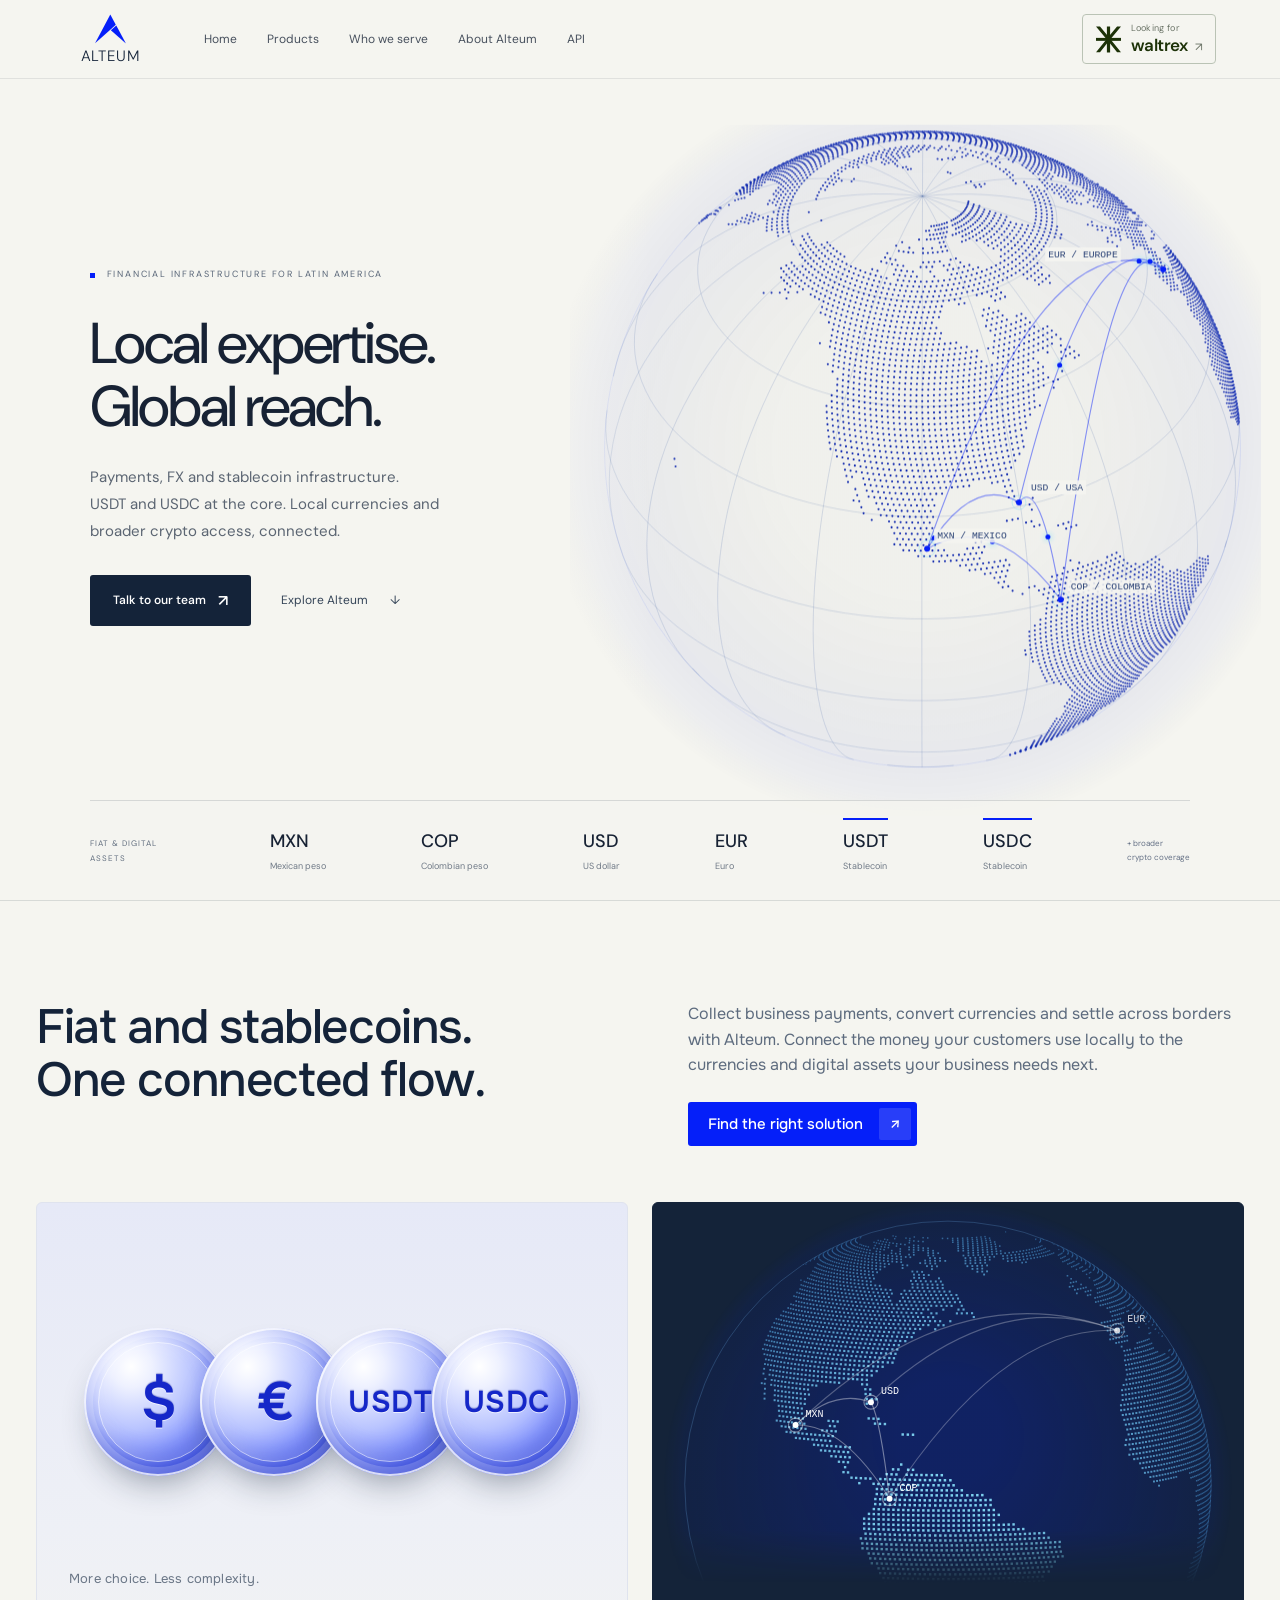
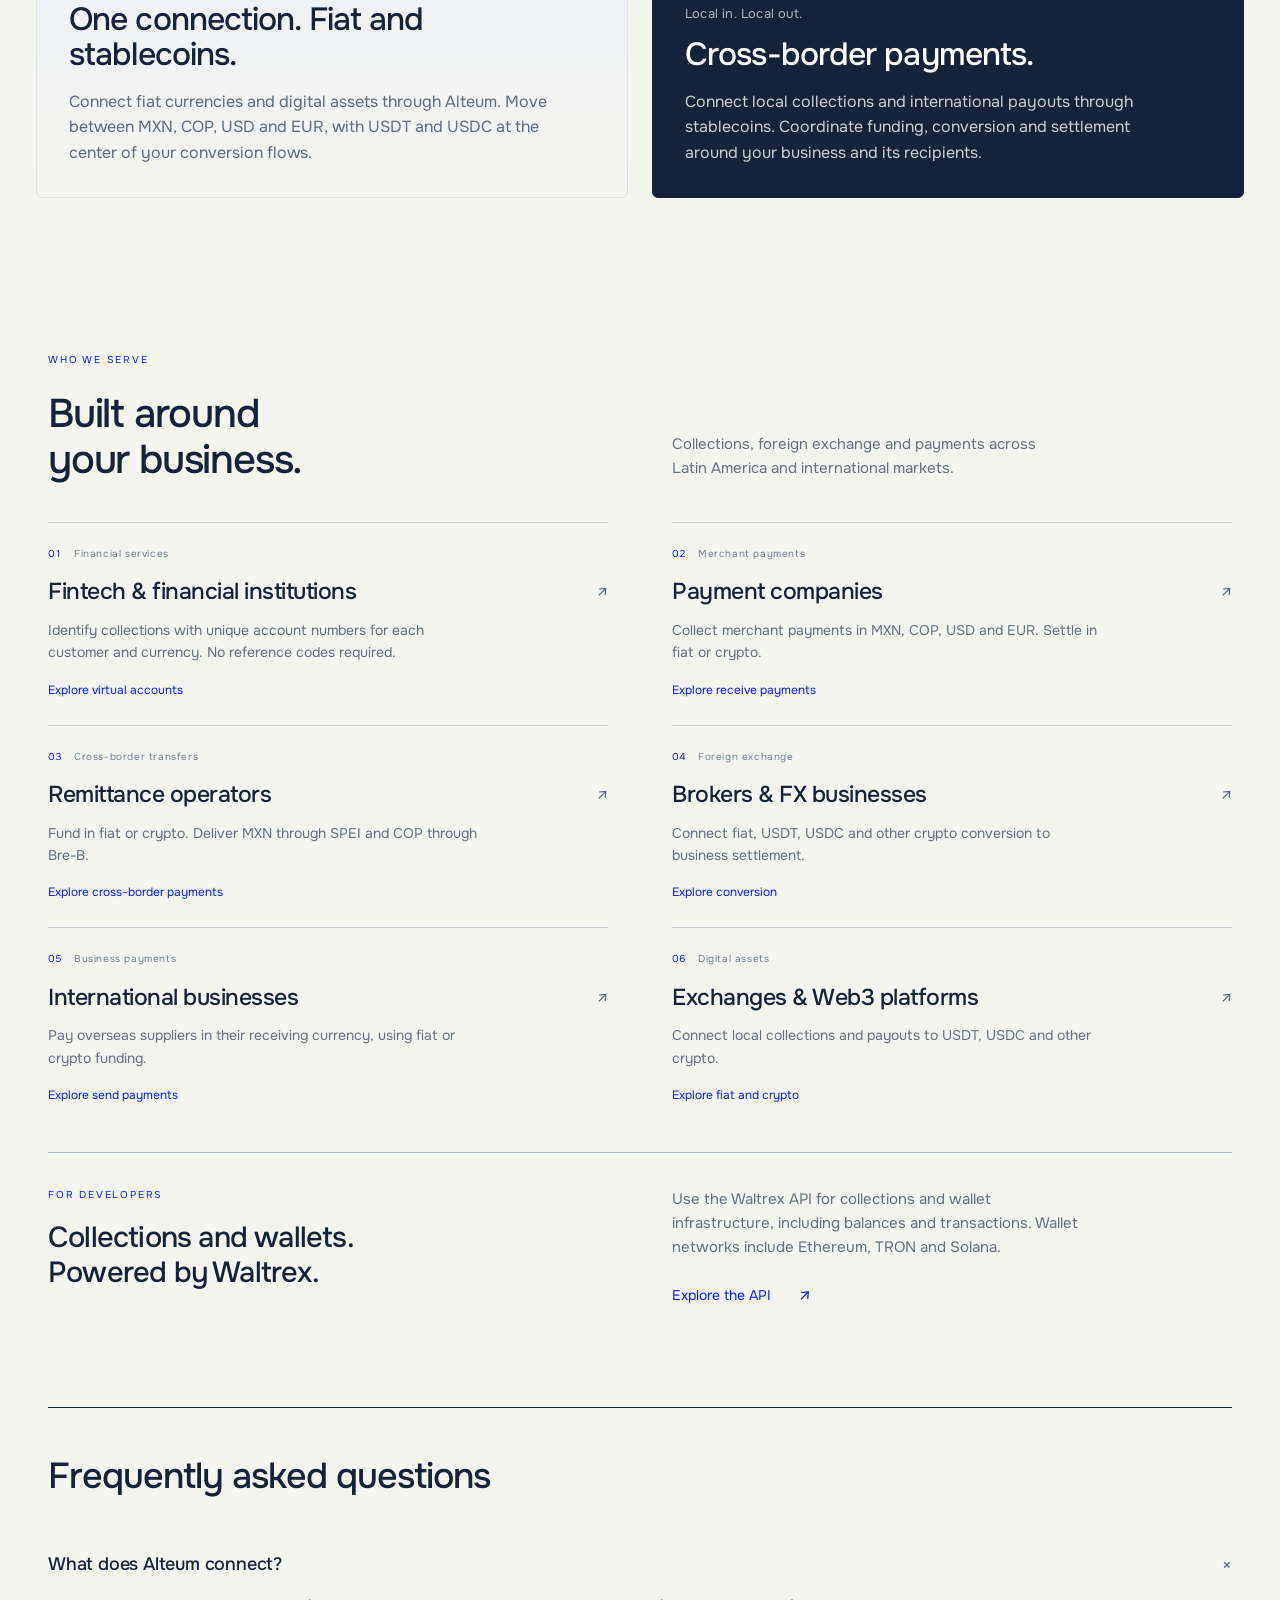
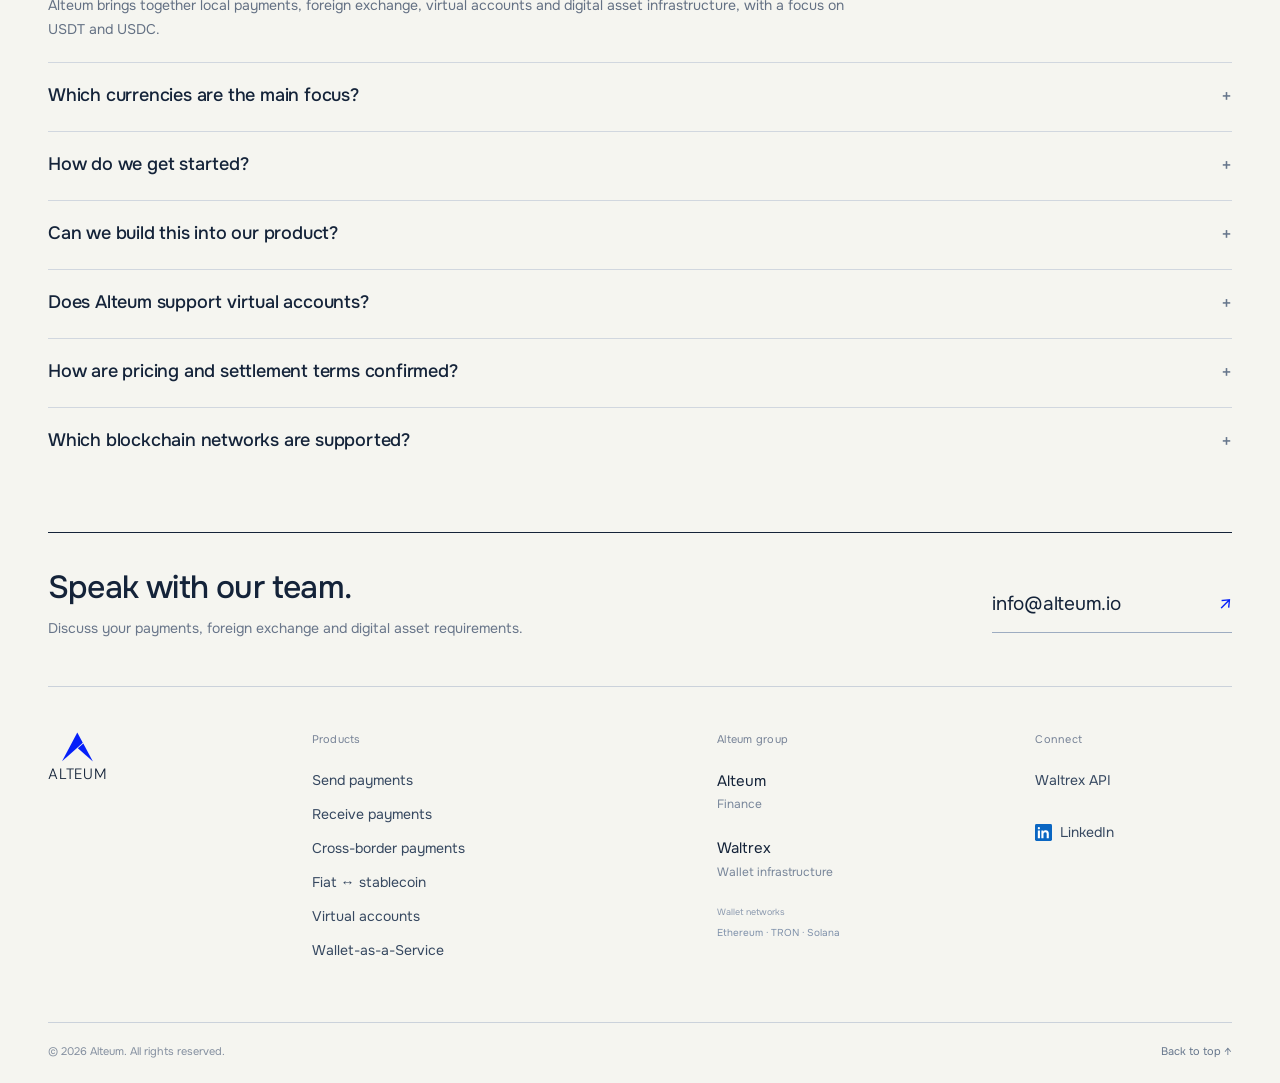
==== index.html @ 630a37e9 "Alteum website: initial import Static site (HTML/CSS/JS, no build step) with the approved pages, ori" ====
<!doctype html>
<html lang="en">
<head>
<meta charset="utf-8"><meta name="viewport" content="width=device-width,initial-scale=1">
<title>Alteum — Latin America, connected to the world</title>
<meta name="description" content="Payments, FX and digital assets connecting Latin America to the world, with a focus on MXN, COP, USD, EUR, USDT and USDC.">
<meta name="theme-color" content="#030305"><meta property="og:title" content="Alteum — Latin America, connected."><meta property="og:description" content="Payments, FX and digital assets connecting Latin America to the world, with a focus on MXN, COP, USD, EUR, USDT and USDC."><link rel="icon" href="favicon.svg" type="image/svg+xml">
<link rel="preconnect" href="https://fonts.googleapis.com"><link rel="preconnect" href="https://fonts.gstatic.com" crossorigin>
<link href="https://fonts.googleapis.com/css2?family=DM+Sans:wght@300;400;450;500;550;600;650;700&amp;display=swap" rel="stylesheet">
<link rel="stylesheet" href="styles.css?v=centered-globe"><script src="/market-network.js?v=europe-cop" defer></script><script src="app.js?v=mxn-three-destinations" defer></script>
<link rel="stylesheet" href="exact-sections.css?v=ivory-fixed"><script src="exact-sections.js?v=trimmed" defer></script><link rel="stylesheet" href="/brand.css?v=network-info"><link rel="stylesheet" href="/navigation.css?v=editorial-menu"><script src="/navigation.js?v=mega" defer></script><link rel="stylesheet" href="/home-alignment.css?v=color-motion"><link rel="stylesheet" href="/design-preview.css?v=audiences-tight-final"><link rel="stylesheet" href="/waltrex-header.css?v=approved"><link rel="stylesheet" href="/footer-refinement.css?v=approved"><link rel="stylesheet" href="/navigation-approved.css?v=uniform-type"><link rel="stylesheet" href="/faq-approved.css?v=1"><link rel="stylesheet" href="/home-globe-framing.css?v=contained"><link rel="stylesheet" href="/mobile-polish.css?v=1"><link rel="stylesheet" href="/waltrex-button.css?v=approved"><link rel="stylesheet" href="/capabilities.css"></head>
<body>
<a class="skip" href="#main">Skip to content</a>
<header><div class="nav wrap"><a href="#" class="brand" aria-label="Alteum home"><svg viewbox="315 180 166 156" aria-hidden="true"><polygon fill="#051ff9" points="396.9,261.9 315.3,333.8 397,180.5 426.3,235.7 396.9,261.9"></polygon><polygon fill="#051ff9" points="480.6,336 399.9,264.8 429,238.9"></polygon></svg><span>ALTEUM</span></a><nav aria-label="Main navigation"><a class="nav-home" href="/">Home</a><details class="home-products site-product-menu"><summary>Products</summary><div class="product-mega" aria-label="Alteum products"><a class="mega-product" href="/products/send-payments/"><span class="mega-icon"><svg viewbox="0 0 24 24" fill="none" stroke="currentColor" stroke-width="1.6" stroke-linecap="round" stroke-linejoin="round" aria-hidden="true"><rect x="5" y="8" width="14" height="12" rx="2"></rect><path d="M9 8V5h6v3M12 17v-5m-2 2 2-2 2 2"></path></svg></span><strong>Send payments</strong><p>Pay suppliers and partners in their receiving currency.</p></a><a class="mega-product" href="/products/cross-border-payments/"><span class="mega-icon"><svg viewbox="0 0 24 24" fill="none" stroke="currentColor" stroke-width="1.6" stroke-linecap="round" stroke-linejoin="round" aria-hidden="true"><circle cx="12" cy="12" r="8"></circle><ellipse cx="12" cy="12" rx="3.5" ry="8"></ellipse><path d="M4 12h16"></path></svg></span><strong>Cross-border payments</strong><p>Connect local funding to international payouts.</p></a><a class="mega-product" href="/products/virtual-account-issuance/"><span class="mega-icon"><svg viewbox="0 0 24 24" fill="none" stroke="currentColor" stroke-width="1.6" stroke-linecap="round" stroke-linejoin="round" aria-hidden="true"><rect x="5" y="5" width="14" height="15" rx="2"></rect><path d="M9 9h6M9 13h6M9 17h3"></path></svg></span><strong>Virtual accounts</strong><p>Dedicated payment details for business and customer collections.</p></a><a class="mega-product" href="/products/receive-payments/"><span class="mega-icon"><svg viewbox="0 0 24 24" fill="none" stroke="currentColor" stroke-width="1.6" stroke-linecap="round" stroke-linejoin="round" aria-hidden="true"><rect x="5" y="8" width="14" height="12" rx="2"></rect><path d="M9 8V5h6v3M12 12v5m-2-2 2 2 2-2"></path></svg></span><strong>Receive payments</strong><p>Collect local currency payments and connect them to settlement.</p></a><a class="mega-product" href="/products/fiat-stablecoin/"><span class="mega-icon"><svg viewbox="0 0 24 24" fill="none" stroke="currentColor" stroke-width="1.6" stroke-linecap="round" stroke-linejoin="round" aria-hidden="true"><path d="M4 8h15m-4-4 4 4-4 4M20 16H5m4 4-4-4 4-4"></path></svg></span><strong>Fiat ↔ Stablecoin</strong><p>Move between local currencies, USDT and USDC.</p></a><a target="_blank" rel="noopener noreferrer" class="mega-product mega-contact" href="https://home.waltrex.io/"><span class="mega-icon"><svg viewbox="0 0 24 24" fill="none" stroke="currentColor" stroke-width="1.6" stroke-linecap="round" stroke-linejoin="round" aria-hidden="true"><path d="M5 5h14v11h-7l-5 4v-4H5z"></path><path d="M9 9h6M9 12h4"></path></svg></span><strong>Wallet-as-a-Service</strong><p>Launch wallets inside your own app for your customers worldwide.</p></a></div></details><a href="/#audiences">Who we serve</a><a href="/about/">About Alteum</a><a href="https://waltrex.readme.io/reference/introduction" target="_blank" rel="noopener noreferrer">API</a></nav><a class="waltrex-header-link" href="https://home.waltrex.io/" target="_blank" rel="noopener noreferrer" aria-label="Looking for Waltrex? Visit Waltrex"><svg class="waltrex-header-symbol" viewbox="0 0 529 550" fill="none" xmlns="http://www.w3.org/2000/svg" aria-hidden="true"><path d="M85.0178 544.714H0.726644L223.808 268.552L0 0.0012207H84.6545L264.863 219.264L445.799 0.0012207H529L305.556 268.552L528.637 544.714H445.799L264.863 318.566L85.0178 544.714Z" fill="currentColor"></path><path d="M529 240.931H0V303.782H529V240.931Z" fill="currentColor"></path><path d="M298.543 549.951L298.543 0L230.454 0L230.454 549.951H298.543Z" fill="currentColor"></path></svg><span class="waltrex-header-copy"><small>Looking for</small><strong>waltrex <i>↗</i></strong></span></a><button class="menu-button" aria-label="Open navigation" aria-expanded="false">☰</button></div><div class="mobile-nav" hidden><a class="mobile-home" href="/">Home</a><div class="product-mega" aria-label="Alteum products"><a class="mega-product" href="/products/send-payments/"><span class="mega-icon"><svg viewbox="0 0 24 24" fill="none" stroke="currentColor" stroke-width="1.6" stroke-linecap="round" stroke-linejoin="round" aria-hidden="true"><rect x="5" y="8" width="14" height="12" rx="2"></rect><path d="M9 8V5h6v3M12 17v-5m-2 2 2-2 2 2"></path></svg></span><strong>Send payments</strong><p>Pay suppliers and partners in their receiving currency.</p></a><a class="mega-product" href="/products/cross-border-payments/"><span class="mega-icon"><svg viewbox="0 0 24 24" fill="none" stroke="currentColor" stroke-width="1.6" stroke-linecap="round" stroke-linejoin="round" aria-hidden="true"><circle cx="12" cy="12" r="8"></circle><ellipse cx="12" cy="12" rx="3.5" ry="8"></ellipse><path d="M4 12h16"></path></svg></span><strong>Cross-border payments</strong><p>Connect local funding to international payouts.</p></a><a class="mega-product" href="/products/virtual-account-issuance/"><span class="mega-icon"><svg viewbox="0 0 24 24" fill="none" stroke="currentColor" stroke-width="1.6" stroke-linecap="round" stroke-linejoin="round" aria-hidden="true"><rect x="5" y="5" width="14" height="15" rx="2"></rect><path d="M9 9h6M9 13h6M9 17h3"></path></svg></span><strong>Virtual accounts</strong><p>Dedicated payment details for business and customer collections.</p></a><a class="mega-product" href="/products/receive-payments/"><span class="mega-icon"><svg viewbox="0 0 24 24" fill="none" stroke="currentColor" stroke-width="1.6" stroke-linecap="round" stroke-linejoin="round" aria-hidden="true"><rect x="5" y="8" width="14" height="12" rx="2"></rect><path d="M9 8V5h6v3M12 12v5m-2-2 2 2 2-2"></path></svg></span><strong>Receive payments</strong><p>Collect local currency payments and connect them to settlement.</p></a><a class="mega-product" href="/products/fiat-stablecoin/"><span class="mega-icon"><svg viewbox="0 0 24 24" fill="none" stroke="currentColor" stroke-width="1.6" stroke-linecap="round" stroke-linejoin="round" aria-hidden="true"><path d="M4 8h15m-4-4 4 4-4 4M20 16H5m4 4-4-4 4-4"></path></svg></span><strong>Fiat ↔ Stablecoin</strong><p>Move between local currencies, USDT and USDC.</p></a><a target="_blank" rel="noopener noreferrer" class="mega-product mega-contact" href="https://home.waltrex.io/"><span class="mega-icon"><svg viewbox="0 0 24 24" fill="none" stroke="currentColor" stroke-width="1.6" stroke-linecap="round" stroke-linejoin="round" aria-hidden="true"><path d="M5 5h14v11h-7l-5 4v-4H5z"></path><path d="M9 9h6M9 12h4"></path></svg></span><strong>Wallet-as-a-Service</strong><p>Launch wallets inside your own app for your customers worldwide.</p></a></div><div class="mobile-extra"><a href="/#audiences">Who we serve</a><a href="/about/">About Alteum</a><a href="https://waltrex.readme.io/reference/introduction" target="_blank" rel="noopener noreferrer">API</a></div></div></header><div class="nav-scrim" aria-hidden="true"></div>
<main id="main">
<section class="hero wrap"><div class="globe-scene"><canvas id="globe" aria-label="Illustrative payment routes connecting MXN in Mexico with USD in the USA, COP in Colombia and EUR in Europe" role="img"></canvas></div><div class="hero-copy"><div class="eyebrow"><i></i> FINANCIAL INFRASTRUCTURE FOR LATIN AMERICA</div><h1>Local expertise.<br><span>Global reach.</span></h1><p>Payments, FX and stablecoin infrastructure.<br>USDT and USDC at the core. Local currencies and broader crypto access, connected.</p><div class="actions"><a href="mailto:info@alteum.io" class="button primary">Talk to our team <span>↗</span></a><a href="#capabilities" class="hero-explore">Explore Alteum <span>↓</span></a></div></div><div class="hero-market-rail" id="coverage"><span class="market-intro">FIAT &amp; DIGITAL ASSETS</span><div><span class="market-code">MXN</span><span class="market-name">Mexican peso</span></div><div><span class="market-code">COP</span><span class="market-name">Colombian peso</span></div><div><span class="market-code">USD</span><span class="market-name">US dollar</span></div><div><span class="market-code">EUR</span><span class="market-name">Euro</span></div><div class="stablecoin-market"><span class="market-code">USDT</span><span class="market-name">Stablecoin</span></div><div class="stablecoin-market"><span class="market-code">USDC</span><span class="market-name">Stablecoin</span></div><span class="market-more">+ broader<br>crypto coverage</span><a href="#capabilities" class="market-discover" aria-label="Discover Alteum’s currencies and stablecoins">↓</a></div></section>
<div class="blox-clone"><section class="ac-section" id="capabilities"><div class="ac-head"><h2>Fiat and stablecoins.<br>One connected flow.</h2><div class="ac-head-copy"><p>Collect business payments, convert currencies and settle across borders with Alteum. Connect the money your customers use locally to the currencies and digital assets your business needs next.</p><a class="ac-cta" href="#contact">Find the right solution <span aria-hidden="true">↗</span></a></div></div><div class="ac-grid"><article class="ac-card ac-card--coins"><div class="ac-visual"><div class="acc-stage" aria-hidden="true"><div class="acc-coin"><div class="acc-face"><b class="">$</b></div></div><div class="acc-coin"><div class="acc-face"><b class="">€</b></div></div><div class="acc-coin"><div class="acc-face"><b class="sm">USDT</b></div></div><div class="acc-coin"><div class="acc-face"><b class="sm">USDC</b></div></div></div></div><div class="ac-copy"><span class="ac-label">More choice. Less complexity.</span><h3>One connection. Fiat and stablecoins.</h3><p>Connect fiat currencies and digital assets through Alteum. Move between MXN, COP, USD and EUR, with USDT and USDC at the center of your conversion flows.</p></div></article><article class="ac-card ac-card--dark ac-card--globe"><div class="ac-visual"><canvas class="acg-canvas" role="img" aria-label="Dotted globe showing illustrative routes between Mexico, Colombia, the USA and Europe"></canvas></div><div class="ac-copy"><span class="ac-label">Local in. Local out.</span><h3>Cross-border payments.</h3><p>Connect local collections and international payouts through stablecoins. Coordinate funding, conversion and settlement around your business and its recipients.</p></div></article></div></section><section class="editorial-audiences" id="audiences"><div class="editorial-heading"><div><span class="editorial-eyebrow">WHO WE SERVE</span><h2>Built around<br>your business.</h2></div><p>Collections, foreign exchange and payments across Latin America and international markets.</p></div><div class="editorial-sector-grid"><a class="editorial-sector" href="/products/virtual-account-issuance/"><div class="sector-meta"><span>01</span><small>Financial services</small></div><div class="sector-title"><h3>Fintech &amp; financial institutions</h3><span aria-hidden="true">↗</span></div><p>Identify collections with unique account numbers for each customer and currency. No reference codes required.</p><span class="sector-product-link">Explore virtual accounts</span></a><a class="editorial-sector" href="/products/receive-payments/"><div class="sector-meta"><span>02</span><small>Merchant payments</small></div><div class="sector-title"><h3>Payment companies</h3><span aria-hidden="true">↗</span></div><p>Collect merchant payments in MXN, COP, USD and EUR. Settle in fiat or crypto.</p><span class="sector-product-link">Explore receive payments</span></a><a class="editorial-sector" href="/products/cross-border-payments/"><div class="sector-meta"><span>03</span><small>Cross-border transfers</small></div><div class="sector-title"><h3>Remittance operators</h3><span aria-hidden="true">↗</span></div><p>Fund in fiat or crypto. Deliver MXN through SPEI and COP through Bre-B.</p><span class="sector-product-link">Explore cross-border payments</span></a><a class="editorial-sector" href="/products/fiat-stablecoin/"><div class="sector-meta"><span>04</span><small>Foreign exchange</small></div><div class="sector-title"><h3>Brokers &amp; FX businesses</h3><span aria-hidden="true">↗</span></div><p>Connect fiat, USDT, USDC and other crypto conversion to business settlement.</p><span class="sector-product-link">Explore conversion</span></a><a class="editorial-sector" href="/products/send-payments/"><div class="sector-meta"><span>05</span><small>Business payments</small></div><div class="sector-title"><h3>International businesses</h3><span aria-hidden="true">↗</span></div><p>Pay overseas suppliers in their receiving currency, using fiat or crypto funding.</p><span class="sector-product-link">Explore send payments</span></a><a class="editorial-sector" href="/products/fiat-stablecoin/"><div class="sector-meta"><span>06</span><small>Digital assets</small></div><div class="sector-title"><h3>Exchanges &amp; Web3 platforms</h3><span aria-hidden="true">↗</span></div><p>Connect local collections and payouts to USDT, USDC and other crypto.</p><span class="sector-product-link">Explore fiat and crypto</span></a></div><div class="editorial-api" id="waltrex-api"><div><span class="editorial-eyebrow">FOR DEVELOPERS</span><h3>Collections and wallets.<br>Powered by Waltrex.</h3></div><div><p>Use the Waltrex API for collections and wallet infrastructure, including balances and transactions. Wallet networks include Ethereum, TRON and Solana.</p><a href="https://waltrex.readme.io/reference/introduction" target="_blank" rel="noopener noreferrer">Explore the API <span>↗</span></a></div></div></section><section class="exact-faq" id="questions"><h2>Frequently asked questions</h2><div><details open><summary>What does Alteum connect?<span>+</span></summary><p>Alteum brings together local payments, foreign exchange, virtual accounts and digital asset infrastructure, with a focus on USDT and USDC.</p></details><details><summary>Which currencies are the main focus?<span>+</span></summary><p>MXN, COP, USD and EUR, alongside USDT, USDC and broader crypto coverage.</p><p>EUR payments support SEPA and SWIFT.</p></details><details><summary>How do we get started?<span>+</span></summary><p>Contact info@alteum.io with your business, markets, currencies and payment requirements. Our team will work through the setup with you.</p></details><details><summary>Can we build this into our product?<span>+</span></summary><p>Discuss your integration requirements with our team, including the payments, account infrastructure and digital asset capabilities you want to connect.</p></details><details><summary>Does Alteum support virtual accounts?<span>+</span></summary><p>Yes. Talk to our team about virtual account issuance for your business or eligible customers, including account structure and collection requirements.</p></details><details><summary>How are pricing and settlement terms confirmed?<span>+</span></summary><p>The team confirms the applicable route, fees, conversion and settlement terms for your business and payment flow.</p></details><details><summary>Which blockchain networks are supported?<span>+</span></summary><p>Crypto and wallet infrastructure supports Ethereum, TRON and Solana. Supported tokens, deposit addresses and transfer instructions are confirmed for the selected network.</p></details></div></section><footer class="institutional-footer" id="contact"><div class="if-inner"><div class="if-contact"><div><h2>Speak with our team.</h2><p>Discuss your payments, foreign exchange and digital asset requirements.</p></div><a href="mailto:info@alteum.io">info@alteum.io <span>↗</span></a></div><div class="if-columns"><div class="if-brand"><a class="exact-brand" href="#"><svg viewbox="315 180 166 156" aria-hidden="true"><polygon fill="#051ff9" points="396.9,261.9 315.3,333.8 397,180.5 426.3,235.7 396.9,261.9"></polygon><polygon fill="#051ff9" points="480.6,336 399.9,264.8 429,238.9"></polygon></svg><span>ALTEUM</span></a></div><div class="if-products"><h3>Products</h3><a href="/products/send-payments/">Send payments</a><a href="/products/receive-payments/">Receive payments</a><a href="/products/cross-border-payments/">Cross-border payments</a><a href="/products/fiat-stablecoin/">Fiat ↔ stablecoin</a><a href="/products/virtual-account-issuance/">Virtual accounts</a><a href="https://home.waltrex.io/" target="_blank" rel="noopener noreferrer">Wallet-as-a-Service</a></div><div class="if-group" id="companies"><h3>Alteum group</h3><a href="/"><span>Alteum</span><small>Finance</small></a><a id="waltrex" href="mailto:info@alteum.io"><span>Waltrex</span><small>Wallet infrastructure</small></a><p class="if-networks"><small>Wallet networks</small><span>Ethereum · TRON · Solana</span></p></div><div class="if-connect"><h3>Connect</h3><a href="https://waltrex.readme.io/reference/introduction" target="_blank" rel="noopener noreferrer">Waltrex API</a><a class="footer-linkedin" href="https://www.linkedin.com/company/alteumholding/home/" target="_blank" rel="noopener noreferrer" aria-label="Alteum on LinkedIn"><svg xmlns="http://www.w3.org/2000/svg" viewbox="0 0 24 24" aria-hidden="true"><rect width="24" height="24" rx="2" fill="#0a66c2"></rect><circle cx="5.5" cy="6" r="1.6" fill="#fff"></circle><path fill="#fff" d="M4 9h3v11H4zM9 9h2.9v1.5c.6-1.1 1.7-1.8 3.3-1.8 3.1 0 4.3 1.9 4.3 5.1V20h-3v-5.6c0-1.7-.3-2.9-1.9-2.9-1.8 0-2.6 1.1-2.6 3.3V20H9z"></path></svg><span>LinkedIn</span></a></div></div><div class="if-bottom"><span>© 2026 Alteum. All rights reserved.</span><a href="#">Back to top ↑</a></div></div></footer></div></main>

<script src="/capabilities-globe.js" defer></script></body></html>
---- styles.css ----
:root{--bg:#070912;--surface:#0d111d;--border:#222938;--white:#f7f8fc;--muted:#a2a8b8;--blue:#051ff9;--cyan:#00e4ec}*{box-sizing:border-box}html{scroll-behavior:smooth;scroll-padding-top:100px}body{margin:0;background:var(--bg);color:var(--white);font-family:'DM Sans',sans-serif;-webkit-font-smoothing:antialiased}a{color:inherit;text-decoration:none}button{font:inherit}button,a{-webkit-tap-highlight-color:transparent}a:focus-visible,button:focus-visible,summary:focus-visible{outline:2px solid var(--cyan);outline-offset:6px}::selection{background:#303dff;color:white}.wrap{width:min(1280px,90%);margin:auto}.skip{position:absolute;top:-80px;background:var(--blue);padding:15px;z-index:100}.skip:focus{top:10px}header{position:sticky;top:0;z-index:20;background:#070912ed;border-bottom:1px solid #ffffff0c;backdrop-filter:blur(18px)}.nav{height:86px;display:flex;align-items:center;gap:52px}.brand{display:inline-flex;align-items:center;font-size:34px;letter-spacing:-1.8px;font-weight:650;gap:10px}.brand svg{width:28px;height:31px;color:var(--blue)}nav{display:flex;gap:30px;align-items:center;flex:1}nav a{font-size:14px;color:#c4c7d1}nav a:hover{color:var(--cyan)}nav span{margin-left:5px;font-size:12px}.button{display:inline-flex;align-items:center;justify-content:center;gap:22px;border-radius:99px;padding:15px 24px;font-size:14px;font-weight:550;white-space:nowrap;border:1px solid transparent;transition:background .2s,transform .2s,border-color .2s;min-height:49px}.button:hover{transform:translateY(-2px)}.button span{font-size:18px}.primary{background:var(--blue);color:white;box-shadow:0 4px 32px #303dff14}.primary:hover{background:#4350ff}.outline{border-color:#464b59}.outline:hover{background:#ffffff08;border-color:#8690ac}.nav-cta{padding:11px 21px;min-height:44px}.menu-button{display:none;background:none;border:0;color:white;font-size:24px}.mobile-nav{padding:10px 5% 24px}.mobile-nav a{display:block;padding:12px 0;color:#d5d9e3}.hero{display:grid;grid-template-columns:1.2fr 1fr;min-height:720px;align-items:center;position:relative;padding-top:60px;padding-bottom:70px}.eyebrow{color:var(--cyan);font-size:10px;font-weight:600;letter-spacing:2px;display:flex;align-items:center;gap:9px;margin-bottom:24px}.eyebrow i,.live-dot{height:5px;width:5px;background:var(--cyan);border-radius:50%;box-shadow:0 0 12px #64dcf066}.hero h1{font-size:clamp(40px,4.2vw,66px);line-height:1.07;font-weight:550;letter-spacing:-2.9px;margin:0 0 28px}.hero h1>span{font-weight:300;color:#e5e8f1}.hero-copy>p{font-size:16px;line-height:1.8;color:#b8bdcb;margin:0 0 32px}.actions{display:flex;gap:12px;flex-wrap:wrap}.group-lockup{margin-top:46px}.group-lockup small{font-size:11px;color:#7e879c}.group-lockup>div{display:flex;align-items:center;gap:42px;margin-top:17px}.group-lockup a{font-size:24px;font-weight:650;letter-spacing:-.8px;color:#c4c9d5}.w-mark{color:var(--cyan);font-size:31px;vertical-align:middle;font-weight:500}.x-mark{color:#7a88ff;font-size:23px;margin-right:5px}.blue{color:#7481ff}.globe-scene{position:relative;min-width:0;width:115%;margin-left:-4%;aspect-ratio:1/1;display:flex;align-items:center}#globe{width:100%;height:100%;display:block}.globe-caption{position:absolute;bottom:7%;width:100%;text-align:center;display:flex;justify-content:center;align-items:center;gap:9px;color:#7b88a4;font-size:8px;letter-spacing:1.6px}.pillar-bar{border-top:1px solid var(--border);border-bottom:1px solid var(--border);background:#0b0e18}.pillars{display:grid;grid-template-columns:repeat(4,1fr);padding:31px 0}.pillars>div{border-right:1px solid var(--border);padding:0 30px;position:relative}.pillars>div:first-child{padding-left:0}.pillars>div:last-child{border:0}.pillars span{font-size:9px;color:#63718d;display:block;margin-bottom:9px}.pillars strong{font-weight:500;font-size:17px;display:block}.pillars small{color:#768198;font-size:11px;display:block;margin-top:6px}.section{padding-top:110px;padding-bottom:110px}.section-top{display:flex;align-items:flex-end;justify-content:space-between;gap:40px;margin-bottom:46px}.section h2,.contact h2{font-size:clamp(34px,3.5vw,49px);line-height:1.13;letter-spacing:-1.8px;font-weight:500;margin:0}.section h2 span{color:#8e98af}.section-top p{color:var(--muted);font-size:14px;line-height:1.8;margin-bottom:0}.company-grid{display:grid;grid-template-columns:1fr 1fr;gap:22px}.company-card{border:1px solid var(--border);background:linear-gradient(145deg,#111827,#090d17);border-radius:16px;padding:32px;overflow:hidden;scroll-margin-top:110px}.card-top{display:flex;align-items:center;justify-content:space-between;gap:16px}.company-wordmark{font-size:28px;font-weight:650;letter-spacing:-1px}.tag{font-size:8px;letter-spacing:1px;border:1px solid #34405b;color:#99aacb;border-radius:5px;padding:6px 8px;white-space:nowrap}.company-card h3{font-size:25px;line-height:1.25;letter-spacing:-.7px;font-weight:500;margin:10px 0 18px}.company-card p{font-size:14px;line-height:1.8;color:var(--muted);max-width:420px;min-height:76px}.text-link{display:flex;align-items:center;justify-content:space-between;gap:20px;font-size:13px;font-weight:550;border-top:1px solid var(--border);padding-top:23px;margin-top:26px}.text-link:hover{color:var(--cyan)}.text-link span{font-size:19px}.network-art,.currency-art{height:215px;position:relative;margin:16px -10px;background:radial-gradient(ellipse,#303dff12,transparent 67%)}.network-node{position:absolute;left:43%;top:60px;width:70px;height:70px;border:1px solid #505fff;border-radius:18px;display:grid;place-items:center;background:#162040;box-shadow:0 0 50px #303dff24;color:#a4bdff;font-size:20px;transform:rotate(-10deg)}.satellite{position:absolute;border:1px solid #32415c;background:#111c2c;border-radius:12px;width:46px;height:46px;display:grid;place-items:center;color:var(--cyan);font-size:23px;z-index:2}.s1{left:10%;top:40px}.s2{right:9%;top:42px}.s3{right:24%;top:137px}.network-line{position:absolute;height:1px;background:linear-gradient(90deg,#64dcf000,#647aff);transform-origin:left;left:18%;top:67px;width:30%;transform:rotate(12deg)}.l2{left:55%;top:95px;transform:rotate(-18deg)}.l3{left:53%;top:100px;transform:rotate(38deg);width:25%}.art-label{position:absolute;bottom:0;left:0;width:100%;text-align:center;color:#586881;font-size:8px;letter-spacing:2px}.currency{position:absolute;top:68px;left:40%;width:76px;height:82px;background:linear-gradient(145deg,#202d50,#111a2b);border:1px solid #5263a1;border-radius:15px;display:flex;flex-direction:column;justify-content:center;align-items:center;color:var(--cyan);font-size:29px;box-shadow:0 12px 30px #0005;transform:rotate(-5deg);z-index:3}.currency small{color:#8c9fc3;font-size:8px;letter-spacing:1px;margin-top:5px}.c1{left:8%;top:82px;transform:rotate(-16deg);z-index:1}.c2{left:25%;top:54px;transform:rotate(-9deg);z-index:2}.c4{left:56%;top:53px;transform:rotate(8deg);z-index:2}.c5{left:73%;top:81px;transform:rotate(16deg);z-index:1}.capabilities{background:#0b0e18;border-block:1px solid var(--border)}.cap-grid{display:grid;grid-template-columns:repeat(4,1fr);gap:0;border:1px solid var(--border);border-radius:13px;overflow:hidden}.cap-grid article{padding:29px 24px;border-right:1px solid var(--border)}.cap-grid article:last-child{border-right:0}.cap-icon{display:grid;place-items:center;border:1px solid #34447c;background:#192242;border-radius:10px;color:#7f97ff;font-size:25px;width:45px;height:45px;margin-bottom:36px}.cap-grid h3{font-size:18px;letter-spacing:-.5px;font-weight:500}.cap-grid p{font-size:12px;line-height:1.9;color:#929cb1;min-height:94px}.cap-bottom{display:flex;justify-content:space-between;color:#667690;font-size:8px;letter-spacing:1px;margin-top:29px;align-items:center}.cap-bottom>span{font-size:17px;color:#7a89a7}.audiences{display:grid;grid-template-columns:1fr 1fr;border:1px solid var(--border);border-radius:12px;overflow:hidden}.audience{border:0;border-bottom:1px solid var(--border);border-right:1px solid var(--border);padding:25px;background:transparent;color:#a4aec1;text-align:left;display:flex;align-items:center;gap:18px;font-size:15px;cursor:pointer}.audience:nth-child(2n){border-right:0}.audience:nth-child(n+3){border-bottom:0}.audience>span{color:#697b99;font-size:10px}.audience b{margin-left:auto;font-size:18px;font-weight:400}.audience.active{background:#17203b;color:white;box-shadow:inset 3px 0 var(--blue)}.audience:hover{background:#111a2d}.audience-detail{display:grid;grid-template-columns:1fr 1fr;gap:60px;padding:40px 26px 0}.audience-detail h3{font-size:28px;font-weight:450;letter-spacing:-.8px;line-height:1.25;margin:22px 0 0}.audience-detail p{color:var(--muted);font-size:15px;line-height:1.8;margin-top:20px}.approach{background:linear-gradient(130deg,#10182b,#0a0d17);border-block:1px solid var(--border)}.approach-grid{display:grid;grid-template-columns:1fr 1.3fr;gap:110px;margin-top:40px}.approach-intro{font-size:18px;line-height:1.8;color:#9ea9bf;max-width:320px}.approach-list article{display:flex;gap:24px;padding:26px 0;border-bottom:1px solid #2c3548}.approach-list article:first-child{padding-top:0}.approach-list article>span{font-size:10px;color:#647dff;margin-top:8px}.approach-list h3{font-size:22px;font-weight:450;margin:0 0 9px}.approach-list p{font-size:13px;line-height:1.8;color:#929eb5;margin:0;max-width:360px}.approach-list b{margin-left:auto;font-size:20px;color:#65799b;font-weight:400}.about{display:grid;grid-template-columns:1fr 1fr;gap:80px;border-bottom:1px solid var(--border)}.about p{font-size:16px;line-height:1.9;color:#a4aec2;margin:0 0 23px}.faq{display:grid;grid-template-columns:1fr 1.2fr;gap:90px}.faq details{border-bottom:1px solid var(--border);padding:23px 0}.faq details:first-child{padding-top:0}.faq summary{cursor:pointer;list-style:none;display:flex;justify-content:space-between;gap:15px;font-size:16px}.faq summary::-webkit-details-marker{display:none}.faq summary span{font-size:22px;line-height:20px;color:#7d8ba9}.faq details[open] summary span{transform:rotate(45deg);color:var(--cyan)}.faq details p{font-size:14px;line-height:1.9;color:var(--muted);padding-right:34px}.contact{position:relative;isolation:isolate;padding:66px;border:1px solid #33437c;border-radius:20px;background:radial-gradient(ellipse at 95% 90%,#233c8555,transparent 60%),#10182c;overflow:hidden;margin-bottom:100px}.contact h2{font-size:60px}.contact h2 span{color:#8d9eff}.contact p{color:#a9b6ce;font-size:15px;line-height:1.9;margin:25px 0 30px}.contact-orbits{position:absolute;z-index:-1;width:650px;height:650px;right:-160px;top:-90px;border-radius:50%;border:1px solid #7187f33b;box-shadow:0 0 0 55px #7187f309,0 0 0 56px #7187f320,0 0 0 110px #7187f306,0 0 0 111px #7187f320,0 0 0 165px #7187f305,0 0 0 166px #7187f315}.footer-main{display:grid;grid-template-columns:2fr 1fr 1.3fr 1fr;gap:35px;padding-bottom:60px}.footer-main p{color:#7f8ba2;font-size:13px;line-height:1.8}.footer-main h4{font-size:12px;font-weight:500;color:#b5c0d6;margin:10px 0 22px}.footer-main>div>a:not(.brand){display:block;font-size:12px;color:#7f8ba2;margin-bottom:15px}.footer-main a:hover{color:var(--cyan)}.footer-bottom{border-top:1px solid var(--border);padding:24px 0 30px;display:flex;justify-content:space-between;color:#59667e;font-size:10px}
@media(min-width:1500px){.hero{min-height:790px}}@media(max-width:1050px){.nav{gap:30px}nav{gap:20px}nav a{font-size:12px}.hero{min-height:650px}.hero h1{letter-spacing:-2px}.hero-copy>p{font-size:14px}.globe-scene{width:110%}.pillars>div{padding:0 17px}.pillars strong{font-size:14px}.cap-grid article{padding:23px 18px}.cap-grid h3{font-size:16px}.card-top{align-items:flex-start;flex-direction:column;gap:12px}.section{padding-block:85px}.approach-grid{gap:60px}.section-top p{font-size:13px}}
@media(max-width:760px){.wrap{width:89%}.nav{height:74px;justify-content:space-between}.brand{font-size:30px}.brand svg{width:24px}nav,.nav-cta{display:none}.menu-button{display:block}.hero{display:flex;flex-direction:column;padding-top:48px;padding-bottom:0;min-height:0;align-items:stretch;overflow:hidden}.hero .eyebrow{font-size:8px;letter-spacing:1.6px;margin-bottom:21px}.hero h1{font-size:clamp(38px,7.5vw,56px);letter-spacing:-1.8px;line-height:1.1}.hero-copy>p{font-size:14px;line-height:1.9;max-width:460px}.desktop{display:none}.button{padding:13px 19px;font-size:12px;gap:14px;min-height:46px}.group-lockup{margin-top:32px}.group-lockup>div{gap:33px}.group-lockup a{font-size:22px}.globe-scene{width:100%;max-width:520px;margin:-8px auto 0;aspect-ratio:1.18/1}.globe-caption{bottom:8%;font-size:7px}.pillars{grid-template-columns:1fr 1fr;gap:25px 0;padding:25px 0}.pillars>div{padding-left:20px}.pillars>div:nth-child(odd){padding-left:0}.pillars>div:nth-child(even){border:0}.pillars strong{font-size:14px}.pillars small{font-size:10px}.section{padding-block:65px}.section h2{font-size:35px;letter-spacing:-1.4px}.section-top{display:block;margin-bottom:30px}.section-top p{margin-top:22px;max-width:390px}.section-top .button{margin-top:25px}.company-grid{grid-template-columns:1fr;gap:18px}.company-card{padding:25px}.card-top{flex-direction:row;align-items:center}.tag{font-size:7px;padding:6px}.company-wordmark{font-size:25px}.network-art,.currency-art{height:200px}.company-card h3{font-size:24px}.company-card p{min-height:0}.cap-grid{grid-template-columns:1fr 1fr}.cap-grid article{padding:24px 18px;border-bottom:1px solid var(--border)}.cap-grid article:nth-child(2n){border-right:0}.cap-grid article:nth-child(n+3){border-bottom:0}.cap-icon{margin-bottom:24px}.cap-grid p{min-height:105px}.cap-grid h3{font-size:17px}.cap-bottom{font-size:6px;letter-spacing:.7px}.audiences{grid-template-columns:1fr}.audience{border-right:0;font-size:13px;padding:22px 18px}.audience:nth-child(3){border-bottom:1px solid var(--border)}.audience-detail{grid-template-columns:1fr;gap:10px;padding:30px 0 0}.audience-detail h3{font-size:26px}.audience-detail p{font-size:14px}.approach-grid,.about,.faq{grid-template-columns:1fr;gap:30px}.approach-grid{margin-top:20px}.approach-intro{font-size:16px;max-width:100%}.approach-list{margin-top:10px}.about p{font-size:14px}.faq summary{font-size:14px}.contact{padding:37px 26px;margin-bottom:65px;border-radius:13px}.contact h2{font-size:42px}.contact .eyebrow{font-size:7px;letter-spacing:1.4px}.contact p{font-size:13px}.contact-orbits{right:-500px;opacity:.5}.footer-main{grid-template-columns:1fr 1fr;gap:24px;padding-bottom:30px}.footer-main>div:first-child{grid-column:1/-1}.footer-main h4{margin-bottom:18px}.footer-bottom{gap:18px;flex-wrap:wrap;line-height:1.8}.footer-bottom>span:nth-child(2){display:none}}
@media(prefers-reduced-motion:reduce){html{scroll-behavior:auto}*{transition:none!important}}
/* Reference-aligned LATAM direction */
:root{--bg:#030305;--surface:#0c0e15;--border:#ffffff19;--muted:#aaaab5;--blue:#051ff9;--cyan:#00e4ec}
.wrap{width:min(1280px,90%)}header{background:#030305ed;border-bottom:0}.nav{height:68px;gap:42px}.brand{font-size:31px}.nav-cta{min-height:44px}nav a{color:#b8b7c0}.hero{min-height:calc(100svh - 68px);grid-template-columns:minmax(0,7fr) minmax(0,5fr);gap:20px;padding-top:70px;padding-bottom:85px;overflow:visible}.hero-copy{z-index:2}.hero .eyebrow{display:none}.hero h1{font-size:clamp(38px,4.2vw,59px);line-height:1.06;letter-spacing:-2px;font-weight:550;margin-bottom:35px}.hero h1 strong{font-weight:550}.hero h1>span{font-weight:300;color:white}.hero-copy>p{font-size:18px;line-height:1.6;color:#c0bfc8;margin-bottom:34px}.globe-scene{width:128%;margin-left:-5%;aspect-ratio:1/1;filter:saturate(.85)}.globe-caption{display:none}.group-lockup{margin-top:48px}.group-lockup small{font-size:12px}.group-lockup>div{margin-top:19px;gap:45px}.group-lockup a{font-size:28px;color:#999ba6}.w-mark{color:#a6a9b4}.button{font-size:14px;gap:12px;padding:13px 22px}.button span{font-size:16px}.primary{box-shadow:none}.pillar-bar{background:#030305;border-top:0}.pillars{padding:35px 0}.pillars strong{font-size:18px}.pillars small{font-size:12px}.pillars>div{border-right:0}.section{padding-block:90px}.section h2{font-size:42px;line-height:1.08;letter-spacing:-1.3px}.section h2 span{font-weight:300;color:#f0eff6}.section .eyebrow{font-size:9px;color:#7e8fe0}.section-top{margin-bottom:38px}.capabilities,.approach{background:#080a10}.company-card{background:#0b0e17;border-radius:10px}.company-grid{gap:20px}.cap-grid{border-radius:10px}.cap-grid article{background:#0c0f18}.cap-grid h3{font-weight:550}.cap-icon{background:#0e1735;border-color:#293d76}.audiences{border:0;gap:32px}.audience{border-right:0;border-top:1px solid #ffffff25;border-bottom:0!important;padding:23px 0;background:none}.audience.active{box-shadow:none;background:none;color:white}.audience:hover{background:none;color:var(--cyan)}.audience-detail{margin-top:10px;padding:30px;border-radius:10px;background:#0b0e17}.audience-detail h3{font-size:26px}.latam-section{padding-bottom:80px}.region-visual{background:radial-gradient(ellipse at center,#10236580,#080a10 70%);border:1px solid #222a3b;border-radius:12px;padding:48px 55px 40px}.region-label{font-size:11px;letter-spacing:3px;color:#8c9dc4;text-align:center}.region-axis{display:flex;align-items:center;gap:23px;margin:38px 0;color:#b7bfce;font-size:12px;letter-spacing:1px}.region-axis i{flex:1;height:1px;background:linear-gradient(90deg,#2b42ff,#00e4ec)}.brand-symbol{display:grid;place-items:center;width:65px;height:65px;font-size:28px;color:#a4b5ff;border:1px solid #3d5398;border-radius:16px;background:#121e42;box-shadow:0 0 45px #1232ff33}.region-chips{display:flex;justify-content:center;gap:15px;flex-wrap:wrap}.region-chips span{border:1px solid #2a3448;border-radius:5px;padding:8px 13px;color:#8d9cb7;font-size:11px}.coverage-note{font-size:11px;line-height:1.7;color:#6f7d96;margin-top:18px;max-width:700px}.about,.faq{gap:80px}.contact{background:#0b1230;border-radius:12px;border-color:#233875}.contact h2{font-size:56px;font-weight:500}.contact h2 span{font-weight:300;color:white}.contact-orbits{opacity:.35}.footer-main .brand{color:#f5f5f8}
@media(min-width:1280px){.hero h1{white-space:nowrap}.hero{grid-template-columns:minmax(0,2fr) minmax(0,1fr)}.globe-scene{width:153%;margin-left:-32%}}
@media(max-width:1050px){.hero-copy>p{font-size:16px}.hero h1{font-size:42px}.nav{gap:27px}.globe-scene{width:120%}.section h2{font-size:37px}}
@media(max-width:760px){.nav{height:68px}.hero{padding-top:45px;padding-bottom:0;gap:0;overflow:hidden;min-height:0}.hero h1{font-size:clamp(34px,7vw,49px);letter-spacing:-1.1px;line-height:1.12;margin-bottom:26px}.hero h1 br{display:none}.hero h1 strong{display:inline}.hero-copy>p{font-size:16px;line-height:1.65;margin-bottom:28px}.button{font-size:12px;padding:13px 18px;gap:9px}.group-lockup{margin-top:35px}.group-lockup small{font-size:11px}.group-lockup a{font-size:25px}.group-lockup>div{margin-top:16px}.globe-scene{width:110%;max-width:530px;aspect-ratio:1.1/1;margin:-6px -5% -10px}.pillars{padding-block:25px}.pillars strong{font-size:16px}.pillars small{font-size:11px}.section{padding-block:60px}.section h2{font-size:34px}.section .eyebrow{font-size:8px;letter-spacing:1.6px}.audiences{gap:0}.audience{padding:20px 0;font-size:14px}.audience-detail{padding:24px 20px;margin-top:15px}.audience-detail h3{font-size:25px}.section-top{margin-bottom:27px}.region-visual{padding:30px 15px}.region-axis{gap:10px;font-size:8px;letter-spacing:0}.brand-symbol{width:48px;height:48px;font-size:24px}.region-chips{gap:8px}.region-chips span{font-size:9px;padding:6px 9px}.about,.faq{gap:28px}.contact h2{font-size:39px}.contact{padding:35px 26px}.company-card{padding:24px}.company-wordmark{font-size:23px}.cap-grid p{min-height:100px}}
.flow-section{background:#07090f;border-block:1px solid var(--border)}.flow-layout{display:grid;grid-template-columns:1fr 1.3fr;gap:65px;align-items:center}.flow-options{display:flex;flex-direction:column}.flow-options button{display:flex;align-items:flex-start;gap:18px;text-align:left;border:0;border-top:1px solid #ffffff1f;background:none;color:#797d8c;padding:27px 0;cursor:pointer}.flow-num{font-size:11px;line-height:30px;color:#677089}.flow-options h3{font-size:23px;font-weight:500;letter-spacing:-.6px;margin:0 0 9px}.flow-options p{font-size:13px;line-height:1.6;margin:0;color:#828797}.flow-arrow{font-size:21px;margin-left:auto;opacity:0;transition:opacity .2s}.flow-options [aria-selected=true]{color:#fff}.flow-options [aria-selected=true] .flow-num,.flow-options [aria-selected=true] .flow-arrow{color:#7087ff;opacity:1}.flow-options [aria-selected=true] p{color:#b3b7c5}.flow-panel{border:1px solid #263047;border-radius:12px;background:radial-gradient(ellipse at 50% 30%,#14255580,transparent 65%),#090d17;padding:25px 28px;min-height:340px}.diagram-top{display:flex;align-items:center;gap:7px;font-size:8px;letter-spacing:1.1px;color:#7d90b7}.diagram-status{height:4px;width:4px;background:var(--cyan);border-radius:50%}.diagram-model{margin-left:auto;color:#4f5e78;font-size:7px;letter-spacing:.6px}.diagram-network{display:flex;align-items:center;justify-content:space-between;height:190px;gap:8px}.diagram-end{display:flex;flex-direction:column;align-items:center;flex-shrink:0;width:90px}.diagram-glyph{display:grid;place-items:center;width:43px;height:43px;border:1px solid #35415a;border-radius:12px;color:#7b93d4;font-size:21px;background:#0c1220;margin-bottom:14px}.diagram-end b{font-size:11px;color:#d2d8e7;font-weight:450}.diagram-end small{font-size:9px;margin-top:7px;color:#63718d}.diagram-hub{display:grid;place-items:center;width:70px;height:70px;flex-shrink:0;border-radius:18px;background:linear-gradient(145deg,#1a2a59,#101c37);border:1px solid #4c66af;box-shadow:0 0 60px #153aff20}.diagram-hub svg{width:38px;height:40px}.diagram-path{position:relative;flex:1;height:1px;background:linear-gradient(90deg,#253451,#527bfc,#253451);margin-bottom:40px}.diagram-path span{position:absolute;width:4px;height:4px;border-radius:50%;top:-1.5px;background:var(--cyan);box-shadow:0 0 9px #00e4ec;animation:signal 3.5s linear infinite}.diagram-path:last-of-type span{animation-delay:-1.75s}.diagram-caption{border-top:1px solid #263047;padding-top:21px;display:flex;align-items:start;gap:20px}.diagram-caption>div{flex:1}.diagram-caption span{font-size:7px;letter-spacing:1.2px;color:#657aab}.diagram-caption h3{font-size:15px;line-height:1.4;font-weight:450;margin:9px 0 0}.diagram-caption p{font-size:10px;line-height:1.8;color:#7887a3;max-width:165px;margin:0}.flow-panel.is-switching .diagram-network{animation:panel-in .35s ease both}.button:hover{transform:none}.primary:hover{background:#253cff;box-shadow:0 0 35px #051ff925}nav a{position:relative}nav a:after{content:'';position:absolute;left:0;bottom:-8px;width:0;height:1px;background:#00e4ec;transition:width .25s}nav a:hover:after{width:100%}.company-card{transition:border-color .3s,background .3s}.company-card:hover{border-color:#465d9c;background:#0e1420}.cap-grid article{transition:background .25s}.cap-grid article:hover{background:#101729}.contact .primary{padding-inline:27px}.brand svg{width:33px;height:34px}.footer-main .brand svg{width:32px}.hero h1{letter-spacing:-1.9px}.region-axis .brand-symbol{font-weight:500}.section-top p{max-width:400px}.footer-bottom a{color:#8996b1}.footer-bottom a:hover{color:#fff}
@keyframes signal{from{left:0;opacity:0}15%{opacity:1}85%{opacity:1}to{left:100%;opacity:0}}@keyframes panel-in{from{opacity:.4;transform:translateY(5px)}to{opacity:1;transform:none}}
@media(max-width:1050px){.flow-layout{gap:30px}.flow-panel{padding:20px}.diagram-end{width:77px}.diagram-network{gap:5px}.diagram-hub{width:56px;height:56px}.flow-options h3{font-size:20px}.diagram-top{font-size:7px}}
@media(max-width:760px){.flow-layout{grid-template-columns:1fr;gap:22px}.flow-options button{padding:20px 0}.flow-options h3{font-size:21px}.flow-options p{font-size:12px}.flow-panel{min-height:300px;padding:19px}.diagram-network{height:170px}.diagram-end{width:73px}.diagram-end b{font-size:10px}.diagram-end small{font-size:8px}.diagram-hub{width:55px;height:55px}.diagram-hub svg{width:29px}.diagram-caption{gap:14px}.diagram-caption h3{font-size:13px}.diagram-caption p{font-size:9px;max-width:135px}.diagram-model{font-size:6px}.hero h1{letter-spacing:-1px}.hero-copy>p{max-width:430px}.card-top .tag{white-space:normal;text-align:right;line-height:1.5}.brand svg{width:29px}.cap-grid p{font-size:12px}.contact{margin-top:0}}
@media(prefers-reduced-motion:reduce){.diagram-path span{animation:none;left:50%}}
.cap-grid p{font-size:14px;line-height:1.75;min-height:120px}.section-top p{font-size:15px}.company-card p{font-size:15px}.diagram-caption p{font-size:11px;max-width:170px}.diagram-caption h3{font-size:16px}.diagram-end b{font-size:12px}.diagram-end small{font-size:10px}.diagram-top{font-size:9px}.diagram-model{font-size:7px}.flow-options p{font-size:14px}.footer-main>div>a:not(.brand){font-size:13px}.section-top .button{margin-bottom:2px}.hero h1{font-weight:550}.hero h1>span{font-weight:300}
@media(max-width:760px){.cap-grid p{font-size:13px;min-height:130px}.section-top p{font-size:14px}.company-card p{font-size:14px}.diagram-caption p{font-size:10px;max-width:120px}.diagram-caption h3{font-size:14px}.diagram-top{font-size:7px}.diagram-model{font-size:6px}.diagram-end b{font-size:10px}.diagram-end small{font-size:8px}.flow-options p{font-size:12px}.footer-main>div>a:not(.brand){font-size:12px}}
.hero h1 strong{white-space:nowrap}@media(max-width:420px){.hero h1{font-size:35px;line-height:1.1}.hero-copy>p{font-size:15px}.actions{gap:9px}.actions .button{font-size:11px;padding:13px 15px}.group-lockup small{font-size:10px}.group-lockup>div{gap:30px}.group-lockup a{font-size:23px}.cap-grid h3{font-size:16px}.diagram-panel{padding:15px}.diagram-network{gap:4px}.diagram-end{width:65px}.diagram-hub{width:48px;height:48px}.diagram-model{display:none}.diagram-top{font-size:7px}.company-card .tag{max-width:115px;font-size:6px}}

/* Immersive opening: oversized typography over the living network. */
.hero.wrap{width:100%;max-width:none;min-height:650px;height:calc(100svh - 68px);max-height:1100px;margin:0;padding:70px 6% 155px;display:flex;align-items:center;position:relative;isolation:isolate;overflow:hidden;background:#030305}
.hero:after{content:'';position:absolute;inset:0;z-index:1;pointer-events:none;background:linear-gradient(90deg,#030305aa 0%,#03030530 55%,transparent 90%),linear-gradient(0deg,#030305 0%,transparent 30%)}
.hero .globe-scene{position:absolute;z-index:0;top:50%;right:-16%;bottom:auto;width:min(100vw,1400px);height:min(100vw,1400px);max-width:none;margin:0;transform:translateY(-53%);opacity:.78;filter:saturate(1.2);aspect-ratio:1}
.hero .globe-scene:before{display:none}
.hero-copy{width:100%;position:relative;z-index:2;transform:none}
.hero .eyebrow{display:flex;color:#b5c2ce;letter-spacing:2.5px;font-size:10px;margin-bottom:32px;gap:12px}
.hero h1{font-size:clamp(74px,9.4vw,150px);line-height:.98;letter-spacing:-.065em;font-weight:500;white-space:normal;margin:0 0 32px;max-width:none}
.hero h1 br{display:block}
.hero h1>span{font-weight:450;color:#00e4ec;letter-spacing:-.065em}
.hero-copy>p{font-size:17px;line-height:1.7;max-width:480px;color:#b6c0cc;margin:0 0 27px}
.hero-copy>p strong{color:#f3f6fa;font-weight:500}
.hero .actions{align-items:center;gap:30px}
.hero .primary{background:#051ff9;padding:16px 28px;min-width:163px;font-size:14px;justify-content:space-between;border-radius:8px}
.hero .primary:hover{background:#293fff}
.hero-explore{display:flex;gap:22px;align-items:center;font-size:13px;color:#d2d9e2;padding-block:16px}
.hero-explore:hover{color:var(--cyan)}
.hero-market-rail{position:absolute;z-index:2;bottom:0;left:6%;right:6%;height:110px;display:flex;align-items:center;gap:38px;border-top:1px solid #ffffff28}
.market-intro{color:#80909f;font-size:9px;letter-spacing:1.6px;line-height:1.8;margin-right:45px}
.hero-market-rail>div{display:flex;align-items:center;gap:13px}
.market-code{font-size:24px;letter-spacing:-.7px;font-weight:500}
.market-name{font-size:11px;color:#94a3b3}
.market-connector{color:#00e4ec;font-size:20px;font-weight:300}
.market-discover{margin-left:auto;border:1px solid #ffffff33;border-radius:50%;width:42px;height:42px;display:grid;place-items:center}
@media(min-width:1600px){.hero.wrap{padding-left:calc((100vw - 1400px)/2)}.hero-market-rail{left:calc((100vw - 1400px)/2);right:calc((100vw - 1400px)/2)}}
@media(max-width:1100px){.hero.wrap{min-height:650px}.hero .globe-scene{width:1100px;height:1100px;right:-380px}.hero-market-rail{gap:22px}.market-intro{margin-right:10px}.hero-market-rail>div{display:block}.market-name{display:block;margin-top:5px}}
@media(max-width:760px){.hero.wrap{height:calc(100svh - 68px);min-height:730px;max-height:960px;padding:64px 5.5% 165px;align-items:flex-start}.hero .globe-scene{top:36%;right:-340px;width:900px;height:900px;opacity:.55;transform:translateY(-40%)}.hero:after{background:linear-gradient(90deg,#03030577,transparent),linear-gradient(0deg,#030305 0%,transparent 45%)}.hero .eyebrow{font-size:8px;letter-spacing:1.8px;margin-bottom:35px}.hero h1{font-size:clamp(48px,10.1vw,77px);line-height:1.02;letter-spacing:-.06em;margin-bottom:30px}.hero-copy>p{font-size:15px;max-width:340px;line-height:1.8}.hero .actions{gap:24px}.hero .primary{font-size:13px;min-width:145px;padding:15px 22px}.hero-market-rail{left:5.5%;right:5.5%;height:135px;gap:18px;justify-content:space-between;flex-wrap:wrap;align-content:center;row-gap:16px}.market-intro{width:100%;font-size:8px;letter-spacing:1.4px;margin:0}.market-intro br{display:none}.market-intro br:after{content:' '}.market-code{font-size:22px}.market-name{font-size:9px}.market-discover{display:none}.market-connector{font-size:15px}.hero-explore{font-size:12px}}
@media(max-width:420px){.hero.wrap{min-height:690px;padding-top:56px}.hero h1{font-size:10.1vw}.hero .globe-scene{right:-390px;top:40%}.hero-copy>p{font-size:14px;max-width:300px}.hero .eyebrow{font-size:7px}.hero-market-rail{gap:12px}.hero .actions{gap:20px}}

/* Fiat currencies and stablecoins share the opening screen. */
.hero-market-rail{gap:22px;justify-content:space-between}.market-intro{margin-right:10px;flex-shrink:0}.hero-market-rail>div{display:block}.market-name{display:block;margin-top:7px}.market-code{font-size:23px}.stablecoin-market .market-code{color:var(--cyan)}.market-discover{margin-left:0;flex-shrink:0}.hero-copy>p{line-height:1.6}
@media(max-width:1050px) and (min-width:761px){.market-intro{font-size:8px}.hero-market-rail{gap:16px}.market-code{font-size:21px}.market-name{font-size:9px}.market-discover{display:none}}
@media(max-width:760px){.hero.wrap{min-height:780px;padding-bottom:225px}.hero-market-rail{height:200px;display:grid;grid-template-columns:repeat(3,1fr);gap:17px 20px;align-content:center}.market-intro{grid-column:1/-1}.market-code{font-size:22px}.market-name{margin-top:4px;font-size:10px}.market-discover{display:none}.hero-copy>p{max-width:390px;font-size:14px}.hero-copy>p strong{font-size:13px}.hero .globe-scene{top:36%}}
@media(max-width:420px){.hero.wrap{min-height:740px}.hero-copy>p strong{font-size:12px}.hero-market-rail{gap:16px}.market-code{font-size:20px}}

/* Restrained editorial opening, grounded in Alteum's blue. */
header{background:#f5f5f0f5;border-bottom:1px solid #19253618;color:#172234}.nav{height:78px}.brand{font-weight:550;letter-spacing:-1.1px;font-size:29px}nav a{color:#48515e;font-size:12px}.nav-cta{border-color:#26334740;border-radius:3px;font-size:12px}.menu-button{color:#172234}
.hero.wrap{background:#f5f5f0;color:#172234;height:calc(100svh - 78px);min-height:640px;max-height:850px;padding:65px 7% 150px;align-items:center;border-bottom:1px solid #1a2c3a22}
.hero:after{background:linear-gradient(90deg,#f5f5f0 0%,#f5f5f0ed 33%,#f5f5f000 65%);z-index:1}
.hero .globe-scene{width:750px;height:750px;right:-70px;top:44%;transform:translateY(-50%);opacity:.8;filter:none}
.hero-copy{width:52%;max-width:560px}
.hero .eyebrow{font:9px/1.5 'DM Sans',sans-serif;letter-spacing:1.8px;color:#596678;margin-bottom:30px}.hero .eyebrow i{border-radius:0;background:#051ff9;box-shadow:none}
.hero h1{font-size:clamp(42px,4.5vw,65px);line-height:1.1;letter-spacing:-2px;font-weight:450;margin-bottom:25px}.hero h1>span{color:#172234;font-weight:450;letter-spacing:-2px}
.hero-copy>p{font-size:15px;line-height:1.8;color:#5b6572;max-width:395px;margin-bottom:30px}
.hero .primary{border-radius:3px;font-size:12px;min-width:152px;min-height:46px;padding:14px 22px;background:#142339}.hero .primary:hover{background:#051ff9}.hero-explore{color:#344457;font-size:12px}.hero-explore:hover{color:#051ff9}
.hero-market-rail{left:7%;right:7%;height:100px;border-color:#1b2b3d25;gap:22px}.market-intro{font-size:8px;letter-spacing:1px;color:#647080;max-width:90px;line-height:1.8;white-space:normal}.market-code{font-size:18px;letter-spacing:0;font-weight:500}.market-name{font-size:10px;color:#707a87}.stablecoin-market .market-code{color:#172234}.stablecoin-market{border-top:2px solid #051ff9;padding-top:9px;margin-top:-11px}.market-more{font-size:9px;line-height:1.7;color:#657186}.market-discover{display:none}
.mobile-nav{background:#f5f5f0}.mobile-nav a{color:#26354b}.pillar-bar{padding-top:8px}.pillars strong{font-size:15px}.section h2{font-size:36px;line-height:1.2;letter-spacing:-1px}.contact h2{font-size:44px}.contact h2 span{color:#d1d8e3}
@media(min-width:1600px){.hero .globe-scene{right:6%;width:850px;height:850px}}
@media(max-width:1000px){.hero-copy{width:58%}.hero .globe-scene{right:-190px;width:700px;height:700px}.hero-market-rail{gap:15px}.market-name{font-size:9px}.market-more{font-size:8px}}
@media(max-width:760px){.nav{height:68px}.hero.wrap{height:auto;min-height:860px;padding:57px 6% 215px;align-items:flex-start}.hero-copy{width:100%;max-width:490px}.hero .eyebrow{font-size:8px;letter-spacing:1.25px;margin-bottom:26px}.hero h1{font-size:43px;line-height:1.1;letter-spacing:-1.3px;margin-bottom:22px}.hero h1>span{letter-spacing:-1.3px}.hero-copy>p{font-size:14px;line-height:1.8;max-width:360px}.hero:after{background:linear-gradient(180deg,#f5f5f0 0%,#f5f5f0f5 28%,#f5f5f000 65%,#f5f5f0 82%)}.hero .globe-scene{width:600px;height:600px;right:-130px;top:445px;opacity:.65}.hero .actions{gap:23px}.hero .primary{font-size:12px;padding:13px 20px;min-width:140px}.hero-market-rail{height:195px;left:6%;right:6%;grid-template-columns:repeat(3,1fr);gap:14px 20px}.market-intro{max-width:none;font-size:8px}.market-code{font-size:18px}.market-more{position:absolute;right:0;top:25px;font-size:8px;line-height:1.5}.market-more br{display:none}.stablecoin-market{padding:0;margin:0;border:0}.stablecoin-market .market-code{color:#051ff9}.section h2{font-size:31px}.contact h2{font-size:36px}}
@media(max-width:420px){.hero.wrap{min-height:830px;padding-top:44px}.hero h1{font-size:40px}.hero .eyebrow{font-size:7px}.hero-copy>p{font-size:13px}.hero .globe-scene{right:-190px;top:435px}.market-more{font-size:7px}.market-name{font-size:9px}}
/* Unified light design across the complete site. */
:root{--bg:#f5f5f0;--surface:#eeefe9;--border:#d5d9da;--white:#172234;--muted:#626d79}
body{background:var(--bg);color:var(--white)}
.pillar-bar{background:#eeefe9;border-block:1px solid var(--border)}.pillars{padding-block:36px}.pillars span{color:#748090}.pillars strong{color:#172234}.pillars small{color:#677280}
.section{padding-block:110px}.section h2 span{color:#647181;font-weight:400}.section .eyebrow{color:#324b91}.section-top p{color:#626d79}.section-top{margin-bottom:50px}
.capabilities{background:#f5f5f0;border:0}.cap-grid{border-radius:0;border:0;border-top:1px solid var(--border);border-bottom:1px solid var(--border)}.cap-grid article{background:transparent;padding:34px 27px}.cap-grid article:hover{background:#eceee9}.cap-icon{color:#051ff9;background:transparent;border:0;border-radius:0;font-size:34px;margin-bottom:40px}.cap-grid h3{font-weight:500;color:#172234}.cap-grid p{color:#626d79;min-height:145px}.cap-bottom{color:#67778d}.cap-bottom>span{color:#051ff9}
.flow-section{background:#eaece6;border-block:1px solid var(--border)}.flow-layout{grid-template-columns:.8fr 1.5fr;gap:60px}.flow-options button{border-color:#c6cdd1;color:#697481;padding-block:31px}.flow-options h3{font-size:23px}.flow-options p{color:#6b7580;font-size:14px}.flow-options [aria-selected=true]{color:#172234}.flow-options [aria-selected=true] p{color:#4b5969}.flow-options [aria-selected=true] .flow-num,.flow-options [aria-selected=true] .flow-arrow{color:#051ff9}
.flow-panel{border:1px solid #ced5dc;border-radius:3px;background:radial-gradient(ellipse at 50% 40%,#d9e2ff70,transparent 65%),#f5f5f0;padding:34px;min-height:470px}.diagram-top{font-size:10px;color:#53677f}.diagram-model{color:#7c8795;font-size:8px}.diagram-network{height:300px;gap:12px}.diagram-end{width:110px}.diagram-glyph{width:70px;height:70px;font-size:33px;border-radius:5px;border-color:#c6d1df;background:#edf0f5;color:#051ff9;margin-bottom:20px}.diagram-end b{font-size:14px;color:#172234}.diagram-end small{font-size:11px;color:#677587}.diagram-hub{width:100px;height:100px;background:#e8edfb;border:1px solid #a1b0dc;border-radius:6px;box-shadow:0 0 55px #051ff910}.diagram-hub svg{width:57px;height:60px}.diagram-path{margin-bottom:50px;background:linear-gradient(90deg,#b9c7e2,#051ff9,#b9c7e2)}.diagram-path span{width:6px;height:6px;top:-2.5px;background:#051ff9;box-shadow:0 0 12px #051ff950}.diagram-caption{border-color:#ced5dc;padding-top:25px}.diagram-caption span{color:#3852a4;font-size:9px}.diagram-caption h3{font-size:20px;color:#172234}.diagram-caption p{font-size:12px;max-width:205px;color:#627083}
.audience{border-color:#c6ced4;color:#687584}.audience.active{color:#172234}.audience:hover{color:#051ff9}.audience.active b{color:#051ff9}.audience-detail{background:#eaece6;border-radius:2px;padding:40px}.audience-detail h3{color:#172234}.audience-detail p{color:#626d79}.tag{color:#54698d;border-color:#b9c5d8;border-radius:2px}.text-link{color:#172234;border-color:#cbd2d9}.text-link:hover{color:#051ff9}.outline{border-color:#8c98a6;border-radius:3px}.outline:hover{background:#e5e9ee;border-color:#526276}
.company-grid{gap:28px}.company-card{padding:38px;background:#eeefe9;border-color:#d1d7d9;border-radius:2px}.company-card:hover{background:#e9ede9;border-color:#a0b0c2}.company-card h3{color:#172234;font-size:27px}.company-card p{color:#626d79}.company-wordmark{color:#172234}.w-mark{color:#051ff9}.blue{color:#051ff9}.network-art,.currency-art{height:310px;margin:28px 0;background:radial-gradient(ellipse,#ccd8ff60,transparent 65%)}.network-node{width:100px;height:100px;top:80px;left:40%;border-radius:8px;background:#e2e9fb;border-color:#879fd5;color:#051ff9;font-size:25px;box-shadow:0 0 60px #051ff90c}.satellite{width:64px;height:64px;background:#f5f5f0;border-color:#bac9dd;border-radius:5px;color:#051ff9;font-size:30px;animation:asset-float 7s ease-in-out infinite}.s1{top:45px;left:7%}.s2{top:55px;right:6%;animation-delay:-2s}.s3{top:202px;right:24%;animation-delay:-4s}.network-line{top:90px;left:18%;height:1px;background:linear-gradient(90deg,#c0cdeb,#051ff9);width:30%}.l2{left:55%;top:135px}.l3{left:52%;top:145px;width:29%}.art-label{color:#6a7e9a;font-size:9px;letter-spacing:1.4px}.currency{height:105px;width:85px;top:98px;background:linear-gradient(145deg,#f6f8fe,#dfe7f7);border-color:#afbed6;color:#051ff9;border-radius:7px;box-shadow:0 15px 28px #23385c12;font-size:35px;animation:asset-float 7s ease-in-out infinite}.currency small{color:#576c92;font-size:10px}.c1{top:115px;left:3%;animation-delay:-1s}.c2{top:72px;left:22%;animation-delay:-2s}.c3{left:41%;animation-delay:-3s}.c4{top:72px;left:60%;animation-delay:-4s}.c5{top:115px;left:77%;animation-delay:-5s}
.faq details{border-color:#cbd2d8}.faq summary{color:#172234}.faq summary span{color:#546d9b}.faq details p{color:#626d79}.faq details[open] summary span{color:#051ff9}
.contact{background:#e6eaf0;border:1px solid #ccd5e0;border-radius:2px;padding:70px;margin-bottom:100px}.contact h2,.contact h2 span{color:#172234}.contact p{color:#626d79}.contact .eyebrow{color:#38529c}.contact-orbits{opacity:.6;border-color:#8095bf44;box-shadow:0 0 0 55px #7187f309,0 0 0 56px #7187f320,0 0 0 110px #7187f306,0 0 0 111px #7187f320,0 0 0 165px #7187f305,0 0 0 166px #7187f315}.contact .primary{border-radius:3px;background:#142339}.footer-main .brand{color:#172234}.footer-main h4{color:#34475e}.footer-main p,.footer-main>div>a:not(.brand){color:#687584}.footer-main a:hover{color:#051ff9}.footer-bottom{color:#768292}.footer-bottom a{color:#465e80}
.hero .globe-scene{width:900px;height:900px;right:-150px;top:42%;opacity:.85}
@keyframes asset-float{0%,100%{translate:0 0}50%{translate:0 -12px}}
@media(min-width:1600px){.hero .globe-scene{width:1050px;height:1050px;right:1%}}
@media(max-width:1100px){.flow-layout{grid-template-columns:1fr;gap:28px}.flow-options{flex-direction:row;gap:25px}.flow-options button{flex:1}.flow-options h3{font-size:19px}.flow-arrow{display:none}.flow-panel{min-height:460px}.company-card{padding:26px}.currency{width:65px}.hero .globe-scene{right:-300px}}
@media(max-width:760px){.section{padding-block:68px}.section-top{margin-bottom:30px}.cap-grid article{padding:24px 20px}.cap-grid p{min-height:155px;font-size:13px}.cap-icon{margin-bottom:25px}.flow-options{flex-direction:column;gap:0}.flow-options button{padding-block:20px}.flow-options h3{font-size:21px}.flow-options p{font-size:13px}.flow-arrow{display:block}.flow-panel{padding:25px 18px;min-height:390px}.diagram-network{height:245px;gap:7px}.diagram-end{width:82px}.diagram-glyph{width:58px;height:58px;font-size:28px}.diagram-hub{width:78px;height:78px}.diagram-hub svg{width:44px;height:47px}.diagram-end b{font-size:11px}.diagram-end small{font-size:9px}.diagram-caption h3{font-size:17px}.diagram-caption p{font-size:11px;max-width:145px}.diagram-top{font-size:8px}.diagram-model{font-size:6px}.audience-detail{padding:27px}.company-card{padding:28px}.company-card h3{font-size:25px}.network-art,.currency-art{height:300px}.currency{width:76px;height:98px}.contact{padding:38px 28px;margin-bottom:65px}.hero .globe-scene{width:740px;height:740px;right:-225px;top:455px;opacity:.8}.hero.wrap{min-height:900px}.hero:after{background:linear-gradient(180deg,#f5f5f0 0%,#f5f5f0f5 25%,#f5f5f000 62%,#f5f5f0 82%)}}
@media(max-width:420px){.diagram-end{width:67px}.diagram-hub{width:64px;height:64px}.diagram-glyph{width:50px;height:50px}.diagram-network{gap:5px}.diagram-caption{gap:12px}.diagram-caption p{max-width:110px;font-size:10px}.diagram-caption h3{font-size:15px}.currency{width:56px;height:86px;font-size:29px}.company-card{padding:22px}.hero .globe-scene{right:-290px}.hero.wrap{min-height:870px}}
@media(prefers-reduced-motion:reduce){.satellite,.currency{animation:none}}
/* Give the globe the visual emphasis requested. */
.hero .globe-scene{opacity:1;filter:none;z-index:1;width:880px;height:880px;right:-110px;top:43%}
.hero:after{z-index:1;background:linear-gradient(90deg,#f5f5f0 0%,#f5f5f0 27%,#f5f5f0d9 36%,#f5f5f000 51%)}
.hero-copy,.hero-market-rail{z-index:3}
.hero-market-rail{background:#f5f5f0e8}
@media(min-width:1600px){.hero .globe-scene{width:1050px;height:1050px;right:1%}}
@media(max-width:1100px) and (min-width:761px){.hero .globe-scene{right:-260px}.hero:after{background:linear-gradient(90deg,#f5f5f0 0%,#f5f5f0f0 30%,#f5f5f000 65%)}}
@media(max-width:760px){.hero.wrap{min-height:1040px}.hero .globe-scene{width:660px;height:660px;right:calc(50% - 330px);top:610px;opacity:1}.hero:after{background:linear-gradient(180deg,#f5f5f0 0%,#f5f5f0 27%,#f5f5f000 43%,#f5f5f000 77%,#f5f5f0 85%)}.hero-market-rail{height:195px}}
@media(max-width:420px){.hero.wrap{min-height:980px}.hero .globe-scene{width:560px;height:560px;right:calc(50% - 280px);top:570px}}

.hero-market-rail{gap:16px}.market-name{font-size:9px}.market-intro{max-width:75px}.market-more{font-size:8px}
@media(max-width:760px){.hero-market-rail{height:240px;grid-template-columns:repeat(4,minmax(0,1fr));gap:18px 12px}.market-intro{max-width:none}.market-name{font-size:9px}.market-more{position:static;font-size:8px}.hero.wrap{min-height:1080px}}
@media(max-width:420px){.market-code{font-size:17px}.market-name{font-size:8px}.hero.wrap{min-height:1020px}}
/* Compact, balanced brand lockup. */
.nav .brand,.footer-main .brand{font-family:'DM Sans',sans-serif;font-size:27px;font-weight:500;letter-spacing:-1.25px;gap:11px;line-height:1;align-items:center}
.nav .brand svg,.footer-main .brand svg{display:block;width:27px;height:27px;flex:none;overflow:visible}
.nav .brand{min-width:140px;padding-right:18px}
@media(max-width:760px){.nav .brand{font-size:26px;min-width:0;padding-right:0;gap:10px}.nav .brand svg{width:25px;height:25px}}
.nav .brand,.footer-main .brand{text-transform:uppercase;font-size:20px;letter-spacing:2.1px;font-weight:550;gap:13px}.nav .brand svg,.footer-main .brand svg{width:26px;height:26px}.nav .brand{min-width:160px}
@media(max-width:760px){.nav .brand{font-size:19px;letter-spacing:1.9px;min-width:0;gap:12px}.nav .brand svg{width:25px;height:25px}}
.home-products{position:relative;font-size:12px;color:#48515e}.home-products summary{cursor:pointer;list-style:none;display:flex;gap:12px;align-items:center}.home-products summary::-webkit-details-marker{display:none}.home-products>div{position:absolute;top:32px;left:-18px;width:255px;background:#f5f5f0;border:1px solid #cbd2d8;border-radius:3px;padding:10px;box-shadow:0 15px 35px #17223418}.home-products>div>a{display:flex;justify-content:space-between;padding:12px;font-size:12px}.home-products>div>a:hover{background:#e7eaf0;color:#051ff9}.home-products>div>a:after{display:none}.home-products summary:focus-visible{outline:2px solid #051ff9;outline-offset:6px}

@media(max-width:760px){.hero-market-rail{grid-template-columns:repeat(3,minmax(0,1fr));height:220px}.market-more{grid-column:1/-1}}
/* Align the globe's visual center with the hero copy. */
@media(min-width:761px){.hero .globe-scene{width:760px;height:760px;right:-10px;top:calc(50% - 20px);transform:translateY(-50%)}.hero-copy{width:47%}}
@media(min-width:761px) and (max-width:1100px){.hero .globe-scene{width:660px;height:660px;right:-145px}.hero-copy{width:52%}}
@media(min-width:1600px){.hero .globe-scene{width:880px;height:880px;right:4%}}
@media(max-width:760px){.hero .globe-scene{right:calc(50% - 330px);top:610px;transform:translateY(-50%)}}
@media(max-width:420px){.hero .globe-scene{right:calc(50% - 280px);top:570px}}
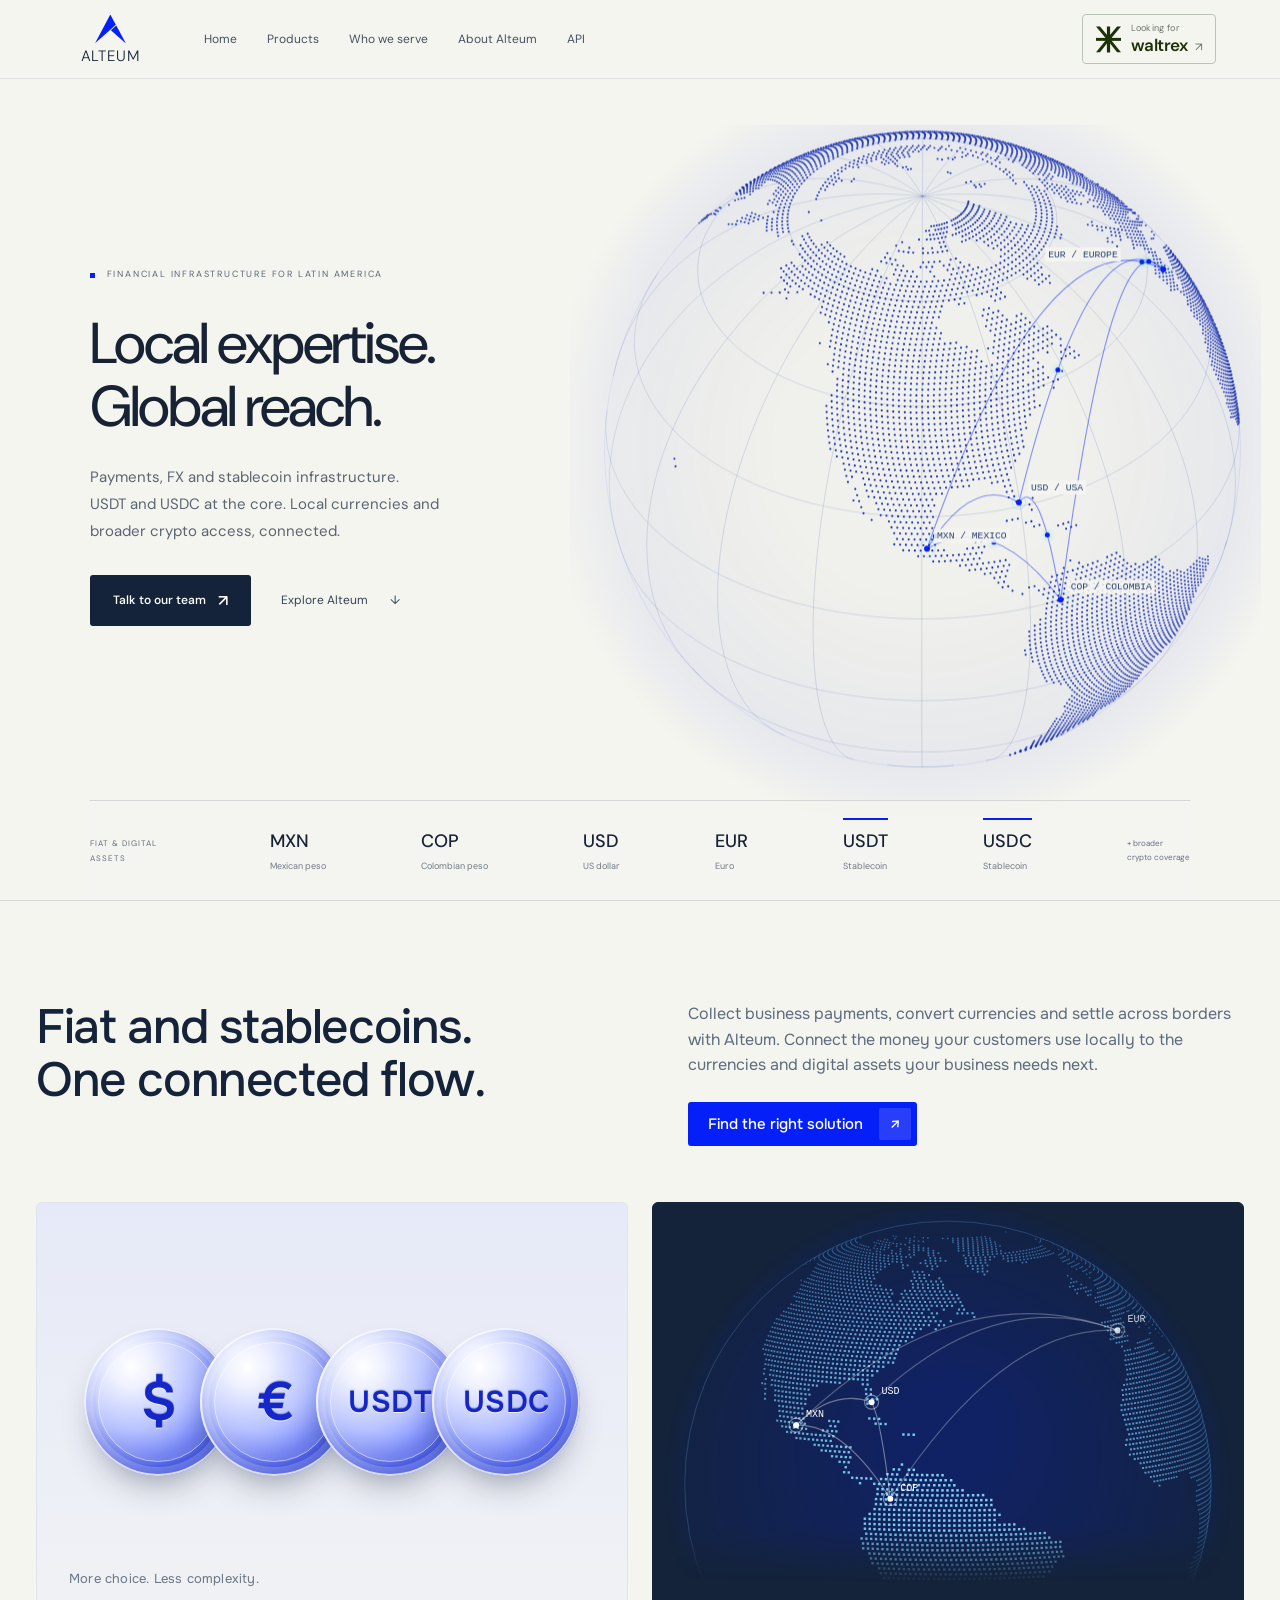
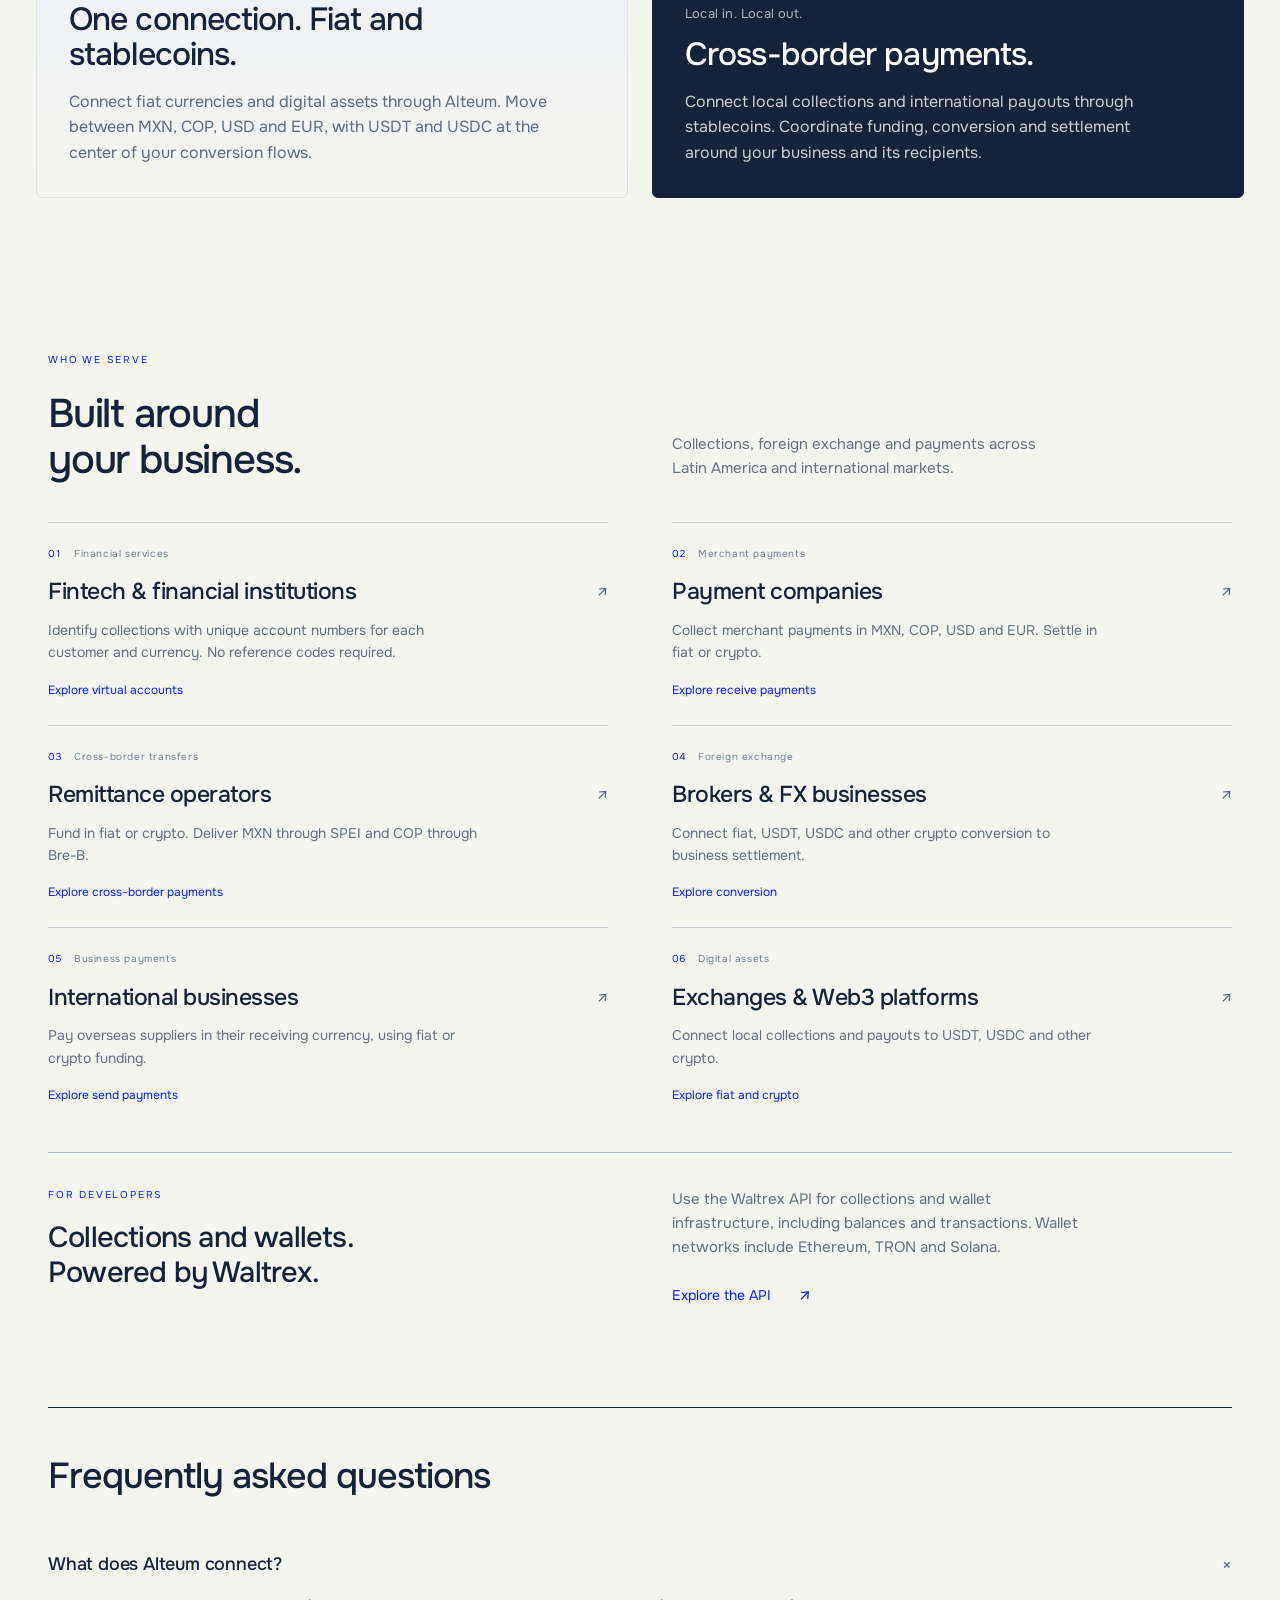
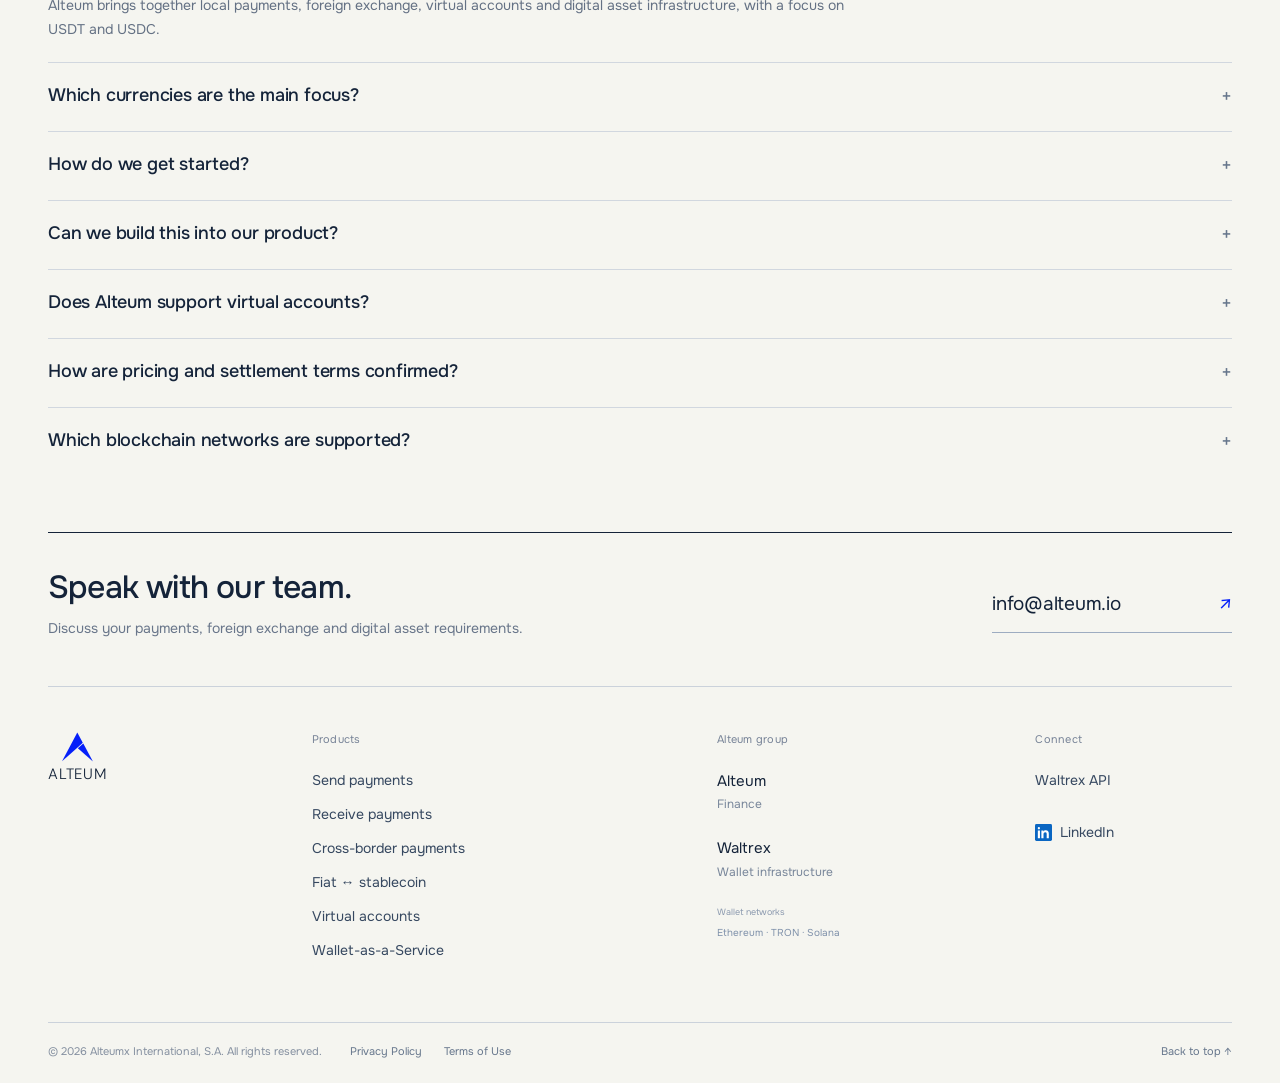
==== commit c3fb7353: "Add Privacy Policy and Terms of Use pages; legal name in footer Pages reproduce the approved Google " ====
--- a/index.html
+++ b/index.html
@@ -8,12 +8,12 @@
 <link rel="preconnect" href="https://fonts.googleapis.com"><link rel="preconnect" href="https://fonts.gstatic.com" crossorigin>
 <link href="https://fonts.googleapis.com/css2?family=DM+Sans:wght@300;400;450;500;550;600;650;700&amp;display=swap" rel="stylesheet">
 <link rel="stylesheet" href="styles.css?v=centered-globe"><script src="/market-network.js?v=europe-cop" defer></script><script src="app.js?v=mxn-three-destinations" defer></script>
-<link rel="stylesheet" href="exact-sections.css?v=ivory-fixed"><script src="exact-sections.js?v=trimmed" defer></script><link rel="stylesheet" href="/brand.css?v=network-info"><link rel="stylesheet" href="/navigation.css?v=editorial-menu"><script src="/navigation.js?v=mega" defer></script><link rel="stylesheet" href="/home-alignment.css?v=color-motion"><link rel="stylesheet" href="/design-preview.css?v=audiences-tight-final"><link rel="stylesheet" href="/waltrex-header.css?v=approved"><link rel="stylesheet" href="/footer-refinement.css?v=approved"><link rel="stylesheet" href="/navigation-approved.css?v=uniform-type"><link rel="stylesheet" href="/faq-approved.css?v=1"><link rel="stylesheet" href="/home-globe-framing.css?v=contained"><link rel="stylesheet" href="/mobile-polish.css?v=1"><link rel="stylesheet" href="/waltrex-button.css?v=approved"><link rel="stylesheet" href="/capabilities.css"></head>
+<link rel="stylesheet" href="exact-sections.css?v=ivory-fixed"><script src="exact-sections.js?v=trimmed" defer></script><link rel="stylesheet" href="/brand.css?v=network-info"><link rel="stylesheet" href="/navigation.css?v=editorial-menu"><script src="/navigation.js?v=mega" defer></script><link rel="stylesheet" href="/home-alignment.css?v=color-motion"><link rel="stylesheet" href="/design-preview.css?v=audiences-tight-final"><link rel="stylesheet" href="/waltrex-header.css?v=approved"><link rel="stylesheet" href="/footer-refinement.css?v=approved"><link rel="stylesheet" href="/navigation-approved.css?v=uniform-type"><link rel="stylesheet" href="/faq-approved.css?v=1"><link rel="stylesheet" href="/home-globe-framing.css?v=contained"><link rel="stylesheet" href="/mobile-polish.css?v=1"><link rel="stylesheet" href="/waltrex-button.css?v=approved"><link rel="stylesheet" href="/capabilities.css"><link rel="stylesheet" href="/legal.css?v=1"></head>
 <body>
 <a class="skip" href="#main">Skip to content</a>
 <header><div class="nav wrap"><a href="#" class="brand" aria-label="Alteum home"><svg viewbox="315 180 166 156" aria-hidden="true"><polygon fill="#051ff9" points="396.9,261.9 315.3,333.8 397,180.5 426.3,235.7 396.9,261.9"></polygon><polygon fill="#051ff9" points="480.6,336 399.9,264.8 429,238.9"></polygon></svg><span>ALTEUM</span></a><nav aria-label="Main navigation"><a class="nav-home" href="/">Home</a><details class="home-products site-product-menu"><summary>Products</summary><div class="product-mega" aria-label="Alteum products"><a class="mega-product" href="/products/send-payments/"><span class="mega-icon"><svg viewbox="0 0 24 24" fill="none" stroke="currentColor" stroke-width="1.6" stroke-linecap="round" stroke-linejoin="round" aria-hidden="true"><rect x="5" y="8" width="14" height="12" rx="2"></rect><path d="M9 8V5h6v3M12 17v-5m-2 2 2-2 2 2"></path></svg></span><strong>Send payments</strong><p>Pay suppliers and partners in their receiving currency.</p></a><a class="mega-product" href="/products/cross-border-payments/"><span class="mega-icon"><svg viewbox="0 0 24 24" fill="none" stroke="currentColor" stroke-width="1.6" stroke-linecap="round" stroke-linejoin="round" aria-hidden="true"><circle cx="12" cy="12" r="8"></circle><ellipse cx="12" cy="12" rx="3.5" ry="8"></ellipse><path d="M4 12h16"></path></svg></span><strong>Cross-border payments</strong><p>Connect local funding to international payouts.</p></a><a class="mega-product" href="/products/virtual-account-issuance/"><span class="mega-icon"><svg viewbox="0 0 24 24" fill="none" stroke="currentColor" stroke-width="1.6" stroke-linecap="round" stroke-linejoin="round" aria-hidden="true"><rect x="5" y="5" width="14" height="15" rx="2"></rect><path d="M9 9h6M9 13h6M9 17h3"></path></svg></span><strong>Virtual accounts</strong><p>Dedicated payment details for business and customer collections.</p></a><a class="mega-product" href="/products/receive-payments/"><span class="mega-icon"><svg viewbox="0 0 24 24" fill="none" stroke="currentColor" stroke-width="1.6" stroke-linecap="round" stroke-linejoin="round" aria-hidden="true"><rect x="5" y="8" width="14" height="12" rx="2"></rect><path d="M9 8V5h6v3M12 12v5m-2-2 2 2 2-2"></path></svg></span><strong>Receive payments</strong><p>Collect local currency payments and connect them to settlement.</p></a><a class="mega-product" href="/products/fiat-stablecoin/"><span class="mega-icon"><svg viewbox="0 0 24 24" fill="none" stroke="currentColor" stroke-width="1.6" stroke-linecap="round" stroke-linejoin="round" aria-hidden="true"><path d="M4 8h15m-4-4 4 4-4 4M20 16H5m4 4-4-4 4-4"></path></svg></span><strong>Fiat ↔ Stablecoin</strong><p>Move between local currencies, USDT and USDC.</p></a><a target="_blank" rel="noopener noreferrer" class="mega-product mega-contact" href="https://home.waltrex.io/"><span class="mega-icon"><svg viewbox="0 0 24 24" fill="none" stroke="currentColor" stroke-width="1.6" stroke-linecap="round" stroke-linejoin="round" aria-hidden="true"><path d="M5 5h14v11h-7l-5 4v-4H5z"></path><path d="M9 9h6M9 12h4"></path></svg></span><strong>Wallet-as-a-Service</strong><p>Launch wallets inside your own app for your customers worldwide.</p></a></div></details><a href="/#audiences">Who we serve</a><a href="/about/">About Alteum</a><a href="https://waltrex.readme.io/reference/introduction" target="_blank" rel="noopener noreferrer">API</a></nav><a class="waltrex-header-link" href="https://home.waltrex.io/" target="_blank" rel="noopener noreferrer" aria-label="Looking for Waltrex? Visit Waltrex"><svg class="waltrex-header-symbol" viewbox="0 0 529 550" fill="none" xmlns="http://www.w3.org/2000/svg" aria-hidden="true"><path d="M85.0178 544.714H0.726644L223.808 268.552L0 0.0012207H84.6545L264.863 219.264L445.799 0.0012207H529L305.556 268.552L528.637 544.714H445.799L264.863 318.566L85.0178 544.714Z" fill="currentColor"></path><path d="M529 240.931H0V303.782H529V240.931Z" fill="currentColor"></path><path d="M298.543 549.951L298.543 0L230.454 0L230.454 549.951H298.543Z" fill="currentColor"></path></svg><span class="waltrex-header-copy"><small>Looking for</small><strong>waltrex <i>↗</i></strong></span></a><button class="menu-button" aria-label="Open navigation" aria-expanded="false">☰</button></div><div class="mobile-nav" hidden><a class="mobile-home" href="/">Home</a><div class="product-mega" aria-label="Alteum products"><a class="mega-product" href="/products/send-payments/"><span class="mega-icon"><svg viewbox="0 0 24 24" fill="none" stroke="currentColor" stroke-width="1.6" stroke-linecap="round" stroke-linejoin="round" aria-hidden="true"><rect x="5" y="8" width="14" height="12" rx="2"></rect><path d="M9 8V5h6v3M12 17v-5m-2 2 2-2 2 2"></path></svg></span><strong>Send payments</strong><p>Pay suppliers and partners in their receiving currency.</p></a><a class="mega-product" href="/products/cross-border-payments/"><span class="mega-icon"><svg viewbox="0 0 24 24" fill="none" stroke="currentColor" stroke-width="1.6" stroke-linecap="round" stroke-linejoin="round" aria-hidden="true"><circle cx="12" cy="12" r="8"></circle><ellipse cx="12" cy="12" rx="3.5" ry="8"></ellipse><path d="M4 12h16"></path></svg></span><strong>Cross-border payments</strong><p>Connect local funding to international payouts.</p></a><a class="mega-product" href="/products/virtual-account-issuance/"><span class="mega-icon"><svg viewbox="0 0 24 24" fill="none" stroke="currentColor" stroke-width="1.6" stroke-linecap="round" stroke-linejoin="round" aria-hidden="true"><rect x="5" y="5" width="14" height="15" rx="2"></rect><path d="M9 9h6M9 13h6M9 17h3"></path></svg></span><strong>Virtual accounts</strong><p>Dedicated payment details for business and customer collections.</p></a><a class="mega-product" href="/products/receive-payments/"><span class="mega-icon"><svg viewbox="0 0 24 24" fill="none" stroke="currentColor" stroke-width="1.6" stroke-linecap="round" stroke-linejoin="round" aria-hidden="true"><rect x="5" y="8" width="14" height="12" rx="2"></rect><path d="M9 8V5h6v3M12 12v5m-2-2 2 2 2-2"></path></svg></span><strong>Receive payments</strong><p>Collect local currency payments and connect them to settlement.</p></a><a class="mega-product" href="/products/fiat-stablecoin/"><span class="mega-icon"><svg viewbox="0 0 24 24" fill="none" stroke="currentColor" stroke-width="1.6" stroke-linecap="round" stroke-linejoin="round" aria-hidden="true"><path d="M4 8h15m-4-4 4 4-4 4M20 16H5m4 4-4-4 4-4"></path></svg></span><strong>Fiat ↔ Stablecoin</strong><p>Move between local currencies, USDT and USDC.</p></a><a target="_blank" rel="noopener noreferrer" class="mega-product mega-contact" href="https://home.waltrex.io/"><span class="mega-icon"><svg viewbox="0 0 24 24" fill="none" stroke="currentColor" stroke-width="1.6" stroke-linecap="round" stroke-linejoin="round" aria-hidden="true"><path d="M5 5h14v11h-7l-5 4v-4H5z"></path><path d="M9 9h6M9 12h4"></path></svg></span><strong>Wallet-as-a-Service</strong><p>Launch wallets inside your own app for your customers worldwide.</p></a></div><div class="mobile-extra"><a href="/#audiences">Who we serve</a><a href="/about/">About Alteum</a><a href="https://waltrex.readme.io/reference/introduction" target="_blank" rel="noopener noreferrer">API</a></div></div></header><div class="nav-scrim" aria-hidden="true"></div>
 <main id="main">
 <section class="hero wrap"><div class="globe-scene"><canvas id="globe" aria-label="Illustrative payment routes connecting MXN in Mexico with USD in the USA, COP in Colombia and EUR in Europe" role="img"></canvas></div><div class="hero-copy"><div class="eyebrow"><i></i> FINANCIAL INFRASTRUCTURE FOR LATIN AMERICA</div><h1>Local expertise.<br><span>Global reach.</span></h1><p>Payments, FX and stablecoin infrastructure.<br>USDT and USDC at the core. Local currencies and broader crypto access, connected.</p><div class="actions"><a href="mailto:info@alteum.io" class="button primary">Talk to our team <span>↗</span></a><a href="#capabilities" class="hero-explore">Explore Alteum <span>↓</span></a></div></div><div class="hero-market-rail" id="coverage"><span class="market-intro">FIAT &amp; DIGITAL ASSETS</span><div><span class="market-code">MXN</span><span class="market-name">Mexican peso</span></div><div><span class="market-code">COP</span><span class="market-name">Colombian peso</span></div><div><span class="market-code">USD</span><span class="market-name">US dollar</span></div><div><span class="market-code">EUR</span><span class="market-name">Euro</span></div><div class="stablecoin-market"><span class="market-code">USDT</span><span class="market-name">Stablecoin</span></div><div class="stablecoin-market"><span class="market-code">USDC</span><span class="market-name">Stablecoin</span></div><span class="market-more">+ broader<br>crypto coverage</span><a href="#capabilities" class="market-discover" aria-label="Discover Alteum’s currencies and stablecoins">↓</a></div></section>
-<div class="blox-clone"><section class="ac-section" id="capabilities"><div class="ac-head"><h2>Fiat and stablecoins.<br>One connected flow.</h2><div class="ac-head-copy"><p>Collect business payments, convert currencies and settle across borders with Alteum. Connect the money your customers use locally to the currencies and digital assets your business needs next.</p><a class="ac-cta" href="#contact">Find the right solution <span aria-hidden="true">↗</span></a></div></div><div class="ac-grid"><article class="ac-card ac-card--coins"><div class="ac-visual"><div class="acc-stage" aria-hidden="true"><div class="acc-coin"><div class="acc-face"><b class="">$</b></div></div><div class="acc-coin"><div class="acc-face"><b class="">€</b></div></div><div class="acc-coin"><div class="acc-face"><b class="sm">USDT</b></div></div><div class="acc-coin"><div class="acc-face"><b class="sm">USDC</b></div></div></div></div><div class="ac-copy"><span class="ac-label">More choice. Less complexity.</span><h3>One connection. Fiat and stablecoins.</h3><p>Connect fiat currencies and digital assets through Alteum. Move between MXN, COP, USD and EUR, with USDT and USDC at the center of your conversion flows.</p></div></article><article class="ac-card ac-card--dark ac-card--globe"><div class="ac-visual"><canvas class="acg-canvas" role="img" aria-label="Dotted globe showing illustrative routes between Mexico, Colombia, the USA and Europe"></canvas></div><div class="ac-copy"><span class="ac-label">Local in. Local out.</span><h3>Cross-border payments.</h3><p>Connect local collections and international payouts through stablecoins. Coordinate funding, conversion and settlement around your business and its recipients.</p></div></article></div></section><section class="editorial-audiences" id="audiences"><div class="editorial-heading"><div><span class="editorial-eyebrow">WHO WE SERVE</span><h2>Built around<br>your business.</h2></div><p>Collections, foreign exchange and payments across Latin America and international markets.</p></div><div class="editorial-sector-grid"><a class="editorial-sector" href="/products/virtual-account-issuance/"><div class="sector-meta"><span>01</span><small>Financial services</small></div><div class="sector-title"><h3>Fintech &amp; financial institutions</h3><span aria-hidden="true">↗</span></div><p>Identify collections with unique account numbers for each customer and currency. No reference codes required.</p><span class="sector-product-link">Explore virtual accounts</span></a><a class="editorial-sector" href="/products/receive-payments/"><div class="sector-meta"><span>02</span><small>Merchant payments</small></div><div class="sector-title"><h3>Payment companies</h3><span aria-hidden="true">↗</span></div><p>Collect merchant payments in MXN, COP, USD and EUR. Settle in fiat or crypto.</p><span class="sector-product-link">Explore receive payments</span></a><a class="editorial-sector" href="/products/cross-border-payments/"><div class="sector-meta"><span>03</span><small>Cross-border transfers</small></div><div class="sector-title"><h3>Remittance operators</h3><span aria-hidden="true">↗</span></div><p>Fund in fiat or crypto. Deliver MXN through SPEI and COP through Bre-B.</p><span class="sector-product-link">Explore cross-border payments</span></a><a class="editorial-sector" href="/products/fiat-stablecoin/"><div class="sector-meta"><span>04</span><small>Foreign exchange</small></div><div class="sector-title"><h3>Brokers &amp; FX businesses</h3><span aria-hidden="true">↗</span></div><p>Connect fiat, USDT, USDC and other crypto conversion to business settlement.</p><span class="sector-product-link">Explore conversion</span></a><a class="editorial-sector" href="/products/send-payments/"><div class="sector-meta"><span>05</span><small>Business payments</small></div><div class="sector-title"><h3>International businesses</h3><span aria-hidden="true">↗</span></div><p>Pay overseas suppliers in their receiving currency, using fiat or crypto funding.</p><span class="sector-product-link">Explore send payments</span></a><a class="editorial-sector" href="/products/fiat-stablecoin/"><div class="sector-meta"><span>06</span><small>Digital assets</small></div><div class="sector-title"><h3>Exchanges &amp; Web3 platforms</h3><span aria-hidden="true">↗</span></div><p>Connect local collections and payouts to USDT, USDC and other crypto.</p><span class="sector-product-link">Explore fiat and crypto</span></a></div><div class="editorial-api" id="waltrex-api"><div><span class="editorial-eyebrow">FOR DEVELOPERS</span><h3>Collections and wallets.<br>Powered by Waltrex.</h3></div><div><p>Use the Waltrex API for collections and wallet infrastructure, including balances and transactions. Wallet networks include Ethereum, TRON and Solana.</p><a href="https://waltrex.readme.io/reference/introduction" target="_blank" rel="noopener noreferrer">Explore the API <span>↗</span></a></div></div></section><section class="exact-faq" id="questions"><h2>Frequently asked questions</h2><div><details open><summary>What does Alteum connect?<span>+</span></summary><p>Alteum brings together local payments, foreign exchange, virtual accounts and digital asset infrastructure, with a focus on USDT and USDC.</p></details><details><summary>Which currencies are the main focus?<span>+</span></summary><p>MXN, COP, USD and EUR, alongside USDT, USDC and broader crypto coverage.</p><p>EUR payments support SEPA and SWIFT.</p></details><details><summary>How do we get started?<span>+</span></summary><p>Contact info@alteum.io with your business, markets, currencies and payment requirements. Our team will work through the setup with you.</p></details><details><summary>Can we build this into our product?<span>+</span></summary><p>Discuss your integration requirements with our team, including the payments, account infrastructure and digital asset capabilities you want to connect.</p></details><details><summary>Does Alteum support virtual accounts?<span>+</span></summary><p>Yes. Talk to our team about virtual account issuance for your business or eligible customers, including account structure and collection requirements.</p></details><details><summary>How are pricing and settlement terms confirmed?<span>+</span></summary><p>The team confirms the applicable route, fees, conversion and settlement terms for your business and payment flow.</p></details><details><summary>Which blockchain networks are supported?<span>+</span></summary><p>Crypto and wallet infrastructure supports Ethereum, TRON and Solana. Supported tokens, deposit addresses and transfer instructions are confirmed for the selected network.</p></details></div></section><footer class="institutional-footer" id="contact"><div class="if-inner"><div class="if-contact"><div><h2>Speak with our team.</h2><p>Discuss your payments, foreign exchange and digital asset requirements.</p></div><a href="mailto:info@alteum.io">info@alteum.io <span>↗</span></a></div><div class="if-columns"><div class="if-brand"><a class="exact-brand" href="#"><svg viewbox="315 180 166 156" aria-hidden="true"><polygon fill="#051ff9" points="396.9,261.9 315.3,333.8 397,180.5 426.3,235.7 396.9,261.9"></polygon><polygon fill="#051ff9" points="480.6,336 399.9,264.8 429,238.9"></polygon></svg><span>ALTEUM</span></a></div><div class="if-products"><h3>Products</h3><a href="/products/send-payments/">Send payments</a><a href="/products/receive-payments/">Receive payments</a><a href="/products/cross-border-payments/">Cross-border payments</a><a href="/products/fiat-stablecoin/">Fiat ↔ stablecoin</a><a href="/products/virtual-account-issuance/">Virtual accounts</a><a href="https://home.waltrex.io/" target="_blank" rel="noopener noreferrer">Wallet-as-a-Service</a></div><div class="if-group" id="companies"><h3>Alteum group</h3><a href="/"><span>Alteum</span><small>Finance</small></a><a id="waltrex" href="mailto:info@alteum.io"><span>Waltrex</span><small>Wallet infrastructure</small></a><p class="if-networks"><small>Wallet networks</small><span>Ethereum · TRON · Solana</span></p></div><div class="if-connect"><h3>Connect</h3><a href="https://waltrex.readme.io/reference/introduction" target="_blank" rel="noopener noreferrer">Waltrex API</a><a class="footer-linkedin" href="https://www.linkedin.com/company/alteumholding/home/" target="_blank" rel="noopener noreferrer" aria-label="Alteum on LinkedIn"><svg xmlns="http://www.w3.org/2000/svg" viewbox="0 0 24 24" aria-hidden="true"><rect width="24" height="24" rx="2" fill="#0a66c2"></rect><circle cx="5.5" cy="6" r="1.6" fill="#fff"></circle><path fill="#fff" d="M4 9h3v11H4zM9 9h2.9v1.5c.6-1.1 1.7-1.8 3.3-1.8 3.1 0 4.3 1.9 4.3 5.1V20h-3v-5.6c0-1.7-.3-2.9-1.9-2.9-1.8 0-2.6 1.1-2.6 3.3V20H9z"></path></svg><span>LinkedIn</span></a></div></div><div class="if-bottom"><span>© 2026 Alteum. All rights reserved.</span><a href="#">Back to top ↑</a></div></div></footer></div></main>
+<div class="blox-clone"><section class="ac-section" id="capabilities"><div class="ac-head"><h2>Fiat and stablecoins.<br>One connected flow.</h2><div class="ac-head-copy"><p>Collect business payments, convert currencies and settle across borders with Alteum. Connect the money your customers use locally to the currencies and digital assets your business needs next.</p><a class="ac-cta" href="#contact">Find the right solution <span aria-hidden="true">↗</span></a></div></div><div class="ac-grid"><article class="ac-card ac-card--coins"><div class="ac-visual"><div class="acc-stage" aria-hidden="true"><div class="acc-coin"><div class="acc-face"><b class="">$</b></div></div><div class="acc-coin"><div class="acc-face"><b class="">€</b></div></div><div class="acc-coin"><div class="acc-face"><b class="sm">USDT</b></div></div><div class="acc-coin"><div class="acc-face"><b class="sm">USDC</b></div></div></div></div><div class="ac-copy"><span class="ac-label">More choice. Less complexity.</span><h3>One connection. Fiat and stablecoins.</h3><p>Connect fiat currencies and digital assets through Alteum. Move between MXN, COP, USD and EUR, with USDT and USDC at the center of your conversion flows.</p></div></article><article class="ac-card ac-card--dark ac-card--globe"><div class="ac-visual"><canvas class="acg-canvas" role="img" aria-label="Dotted globe showing illustrative routes between Mexico, Colombia, the USA and Europe"></canvas></div><div class="ac-copy"><span class="ac-label">Local in. Local out.</span><h3>Cross-border payments.</h3><p>Connect local collections and international payouts through stablecoins. Coordinate funding, conversion and settlement around your business and its recipients.</p></div></article></div></section><section class="editorial-audiences" id="audiences"><div class="editorial-heading"><div><span class="editorial-eyebrow">WHO WE SERVE</span><h2>Built around<br>your business.</h2></div><p>Collections, foreign exchange and payments across Latin America and international markets.</p></div><div class="editorial-sector-grid"><a class="editorial-sector" href="/products/virtual-account-issuance/"><div class="sector-meta"><span>01</span><small>Financial services</small></div><div class="sector-title"><h3>Fintech &amp; financial institutions</h3><span aria-hidden="true">↗</span></div><p>Identify collections with unique account numbers for each customer and currency. No reference codes required.</p><span class="sector-product-link">Explore virtual accounts</span></a><a class="editorial-sector" href="/products/receive-payments/"><div class="sector-meta"><span>02</span><small>Merchant payments</small></div><div class="sector-title"><h3>Payment companies</h3><span aria-hidden="true">↗</span></div><p>Collect merchant payments in MXN, COP, USD and EUR. Settle in fiat or crypto.</p><span class="sector-product-link">Explore receive payments</span></a><a class="editorial-sector" href="/products/cross-border-payments/"><div class="sector-meta"><span>03</span><small>Cross-border transfers</small></div><div class="sector-title"><h3>Remittance operators</h3><span aria-hidden="true">↗</span></div><p>Fund in fiat or crypto. Deliver MXN through SPEI and COP through Bre-B.</p><span class="sector-product-link">Explore cross-border payments</span></a><a class="editorial-sector" href="/products/fiat-stablecoin/"><div class="sector-meta"><span>04</span><small>Foreign exchange</small></div><div class="sector-title"><h3>Brokers &amp; FX businesses</h3><span aria-hidden="true">↗</span></div><p>Connect fiat, USDT, USDC and other crypto conversion to business settlement.</p><span class="sector-product-link">Explore conversion</span></a><a class="editorial-sector" href="/products/send-payments/"><div class="sector-meta"><span>05</span><small>Business payments</small></div><div class="sector-title"><h3>International businesses</h3><span aria-hidden="true">↗</span></div><p>Pay overseas suppliers in their receiving currency, using fiat or crypto funding.</p><span class="sector-product-link">Explore send payments</span></a><a class="editorial-sector" href="/products/fiat-stablecoin/"><div class="sector-meta"><span>06</span><small>Digital assets</small></div><div class="sector-title"><h3>Exchanges &amp; Web3 platforms</h3><span aria-hidden="true">↗</span></div><p>Connect local collections and payouts to USDT, USDC and other crypto.</p><span class="sector-product-link">Explore fiat and crypto</span></a></div><div class="editorial-api" id="waltrex-api"><div><span class="editorial-eyebrow">FOR DEVELOPERS</span><h3>Collections and wallets.<br>Powered by Waltrex.</h3></div><div><p>Use the Waltrex API for collections and wallet infrastructure, including balances and transactions. Wallet networks include Ethereum, TRON and Solana.</p><a href="https://waltrex.readme.io/reference/introduction" target="_blank" rel="noopener noreferrer">Explore the API <span>↗</span></a></div></div></section><section class="exact-faq" id="questions"><h2>Frequently asked questions</h2><div><details open><summary>What does Alteum connect?<span>+</span></summary><p>Alteum brings together local payments, foreign exchange, virtual accounts and digital asset infrastructure, with a focus on USDT and USDC.</p></details><details><summary>Which currencies are the main focus?<span>+</span></summary><p>MXN, COP, USD and EUR, alongside USDT, USDC and broader crypto coverage.</p><p>EUR payments support SEPA and SWIFT.</p></details><details><summary>How do we get started?<span>+</span></summary><p>Contact info@alteum.io with your business, markets, currencies and payment requirements. Our team will work through the setup with you.</p></details><details><summary>Can we build this into our product?<span>+</span></summary><p>Discuss your integration requirements with our team, including the payments, account infrastructure and digital asset capabilities you want to connect.</p></details><details><summary>Does Alteum support virtual accounts?<span>+</span></summary><p>Yes. Talk to our team about virtual account issuance for your business or eligible customers, including account structure and collection requirements.</p></details><details><summary>How are pricing and settlement terms confirmed?<span>+</span></summary><p>The team confirms the applicable route, fees, conversion and settlement terms for your business and payment flow.</p></details><details><summary>Which blockchain networks are supported?<span>+</span></summary><p>Crypto and wallet infrastructure supports Ethereum, TRON and Solana. Supported tokens, deposit addresses and transfer instructions are confirmed for the selected network.</p></details></div></section><footer class="institutional-footer" id="contact"><div class="if-inner"><div class="if-contact"><div><h2>Speak with our team.</h2><p>Discuss your payments, foreign exchange and digital asset requirements.</p></div><a href="mailto:info@alteum.io">info@alteum.io <span>↗</span></a></div><div class="if-columns"><div class="if-brand"><a class="exact-brand" href="#"><svg viewbox="315 180 166 156" aria-hidden="true"><polygon fill="#051ff9" points="396.9,261.9 315.3,333.8 397,180.5 426.3,235.7 396.9,261.9"></polygon><polygon fill="#051ff9" points="480.6,336 399.9,264.8 429,238.9"></polygon></svg><span>ALTEUM</span></a></div><div class="if-products"><h3>Products</h3><a href="/products/send-payments/">Send payments</a><a href="/products/receive-payments/">Receive payments</a><a href="/products/cross-border-payments/">Cross-border payments</a><a href="/products/fiat-stablecoin/">Fiat ↔ stablecoin</a><a href="/products/virtual-account-issuance/">Virtual accounts</a><a href="https://home.waltrex.io/" target="_blank" rel="noopener noreferrer">Wallet-as-a-Service</a></div><div class="if-group" id="companies"><h3>Alteum group</h3><a href="/"><span>Alteum</span><small>Finance</small></a><a id="waltrex" href="mailto:info@alteum.io"><span>Waltrex</span><small>Wallet infrastructure</small></a><p class="if-networks"><small>Wallet networks</small><span>Ethereum · TRON · Solana</span></p></div><div class="if-connect"><h3>Connect</h3><a href="https://waltrex.readme.io/reference/introduction" target="_blank" rel="noopener noreferrer">Waltrex API</a><a class="footer-linkedin" href="https://www.linkedin.com/company/alteumholding/home/" target="_blank" rel="noopener noreferrer" aria-label="Alteum on LinkedIn"><svg xmlns="http://www.w3.org/2000/svg" viewbox="0 0 24 24" aria-hidden="true"><rect width="24" height="24" rx="2" fill="#0a66c2"></rect><circle cx="5.5" cy="6" r="1.6" fill="#fff"></circle><path fill="#fff" d="M4 9h3v11H4zM9 9h2.9v1.5c.6-1.1 1.7-1.8 3.3-1.8 3.1 0 4.3 1.9 4.3 5.1V20h-3v-5.6c0-1.7-.3-2.9-1.9-2.9-1.8 0-2.6 1.1-2.6 3.3V20H9z"></path></svg><span>LinkedIn</span></a></div></div><div class="if-bottom"><div class="if-bottom-left"><span>© 2026 Alteumx International, S.A. All rights reserved.</span><nav class="if-legal" aria-label="Legal"><a href="/privacy/">Privacy Policy</a><a href="/terms/">Terms of Use</a></nav></div><a href="#">Back to top ↑</a></div></div></footer></div></main>
 
 <script src="/capabilities-globe.js" defer></script></body></html>
--- a/legal.css
+++ b/legal.css
@@ -0,0 +1,22 @@
+/* Privacy Policy and Terms of Use pages */
+.legal-page{max-width:1280px;margin:0 auto;padding:72px 48px 40px;color:#142339;font-family:AlteumReference,'DM Sans',Arial,sans-serif}
+.legal-head{display:grid;grid-template-columns:1fr 1fr;gap:80px;align-items:end;padding-bottom:40px;border-bottom:1px solid #142339;margin-bottom:48px}
+.legal-kicker{display:block;font-size:10px;letter-spacing:1.8px;color:#051ff9;margin-bottom:22px}
+.legal-head h1{font-size:48px;line-height:1.08;letter-spacing:-1.4px;font-weight:500;margin:0}
+.legal-meta{font-size:14px;line-height:1.7;color:#637080;margin:0}
+.legal-meta strong{color:#142339;font-weight:500}
+.legal-body{max-width:780px}
+.legal-body h2{font-size:22px;line-height:1.3;letter-spacing:-.4px;font-weight:500;margin:44px 0 14px;scroll-margin-top:100px}
+.legal-body p,.legal-body li{font-size:15px;line-height:1.75;color:#3d4a5c}
+.legal-body p{margin:0 0 14px}
+.legal-body strong{color:#142339;font-weight:600}
+.legal-body ul,.legal-body ol{margin:0 0 16px;padding-left:22px}
+.legal-body li{margin-bottom:6px}
+.legal-body a{color:#051ff9;text-decoration:none;border-bottom:1px solid rgba(5,31,249,.3)}
+.legal-body a:hover{color:#00a9b0;border-color:#00a9b0}
+.if-legal{display:flex;gap:22px}
+.if-legal a{font-size:11px;color:#66768c;text-decoration:none}
+.if-legal a:hover{color:#051ff9}
+.if-bottom-left{display:flex;align-items:center;gap:28px;flex-wrap:wrap}
+@media(max-width:900px){.legal-head{grid-template-columns:1fr;gap:20px}}
+@media(max-width:650px){.legal-page{padding:48px 16px 24px}.legal-head h1{font-size:34px}.legal-body h2{font-size:19px}.if-bottom-left{gap:6px 18px}.if-legal a{font-size:10px}}
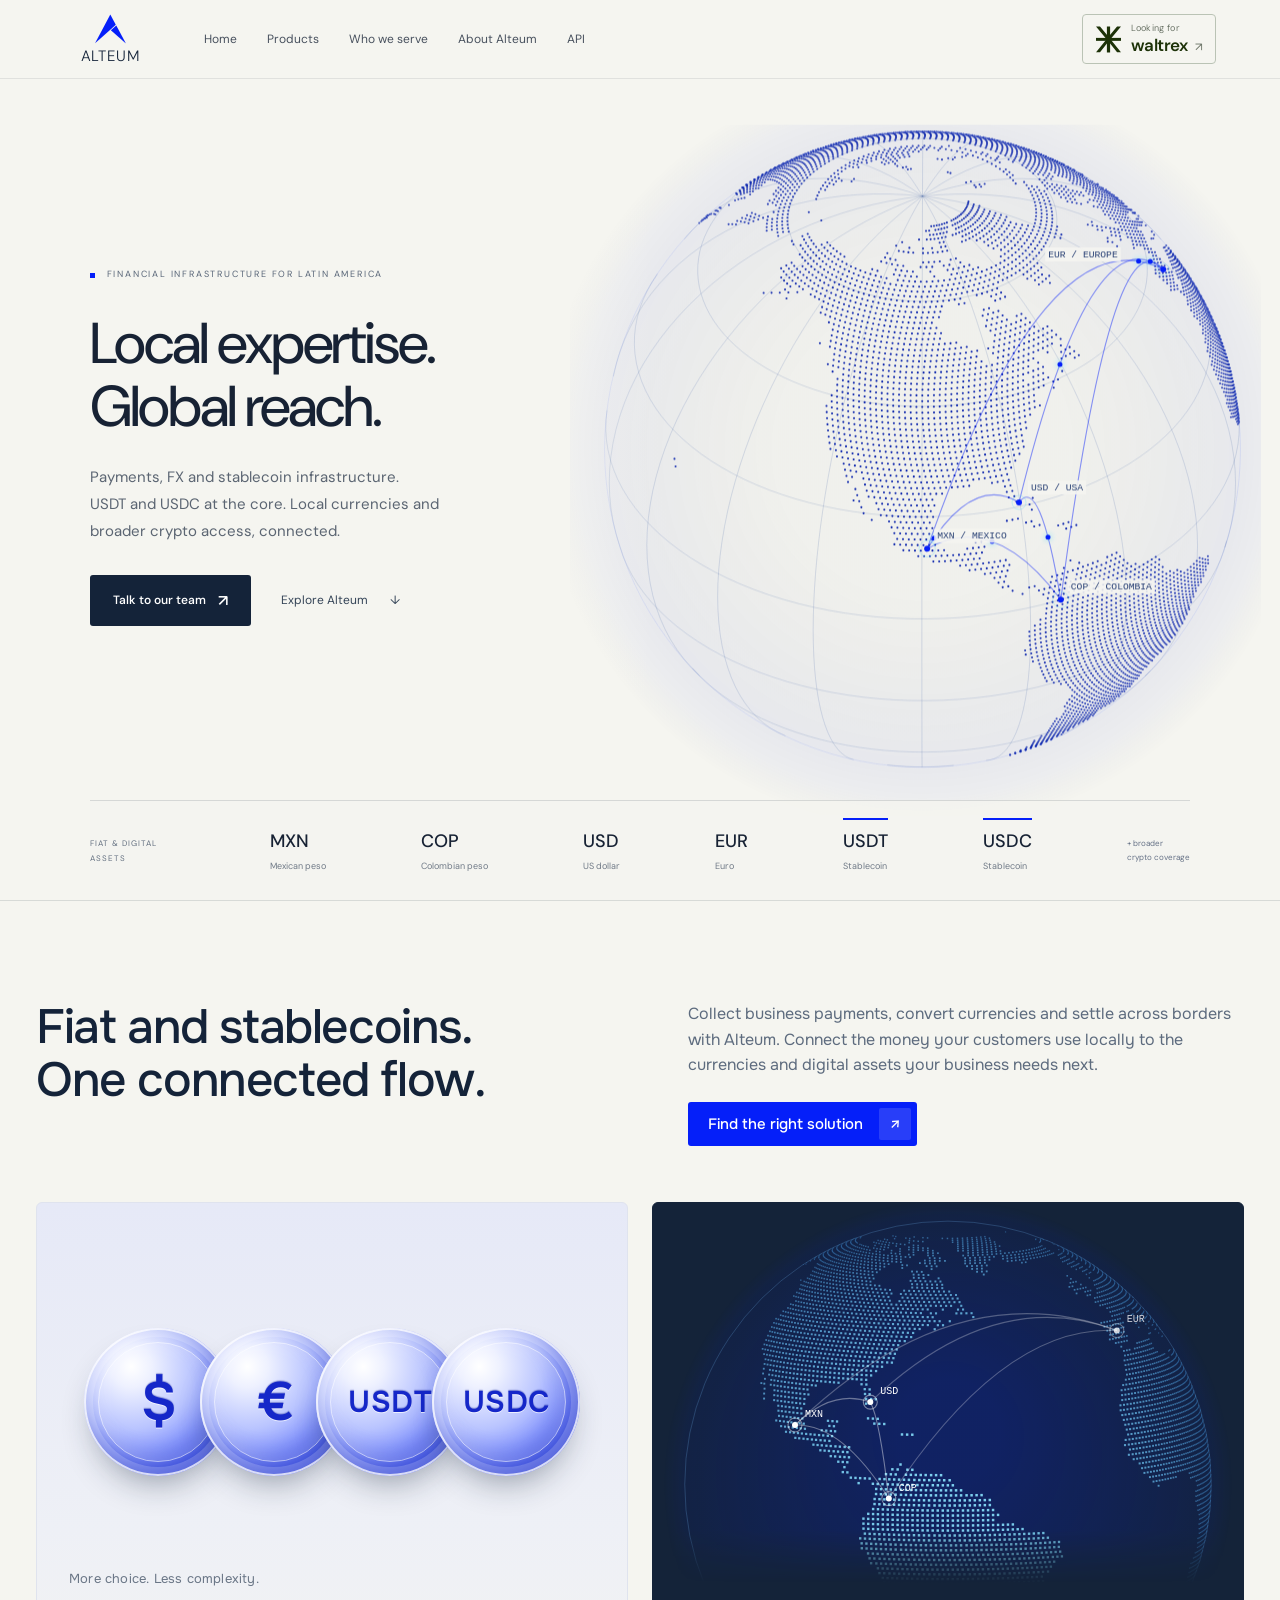
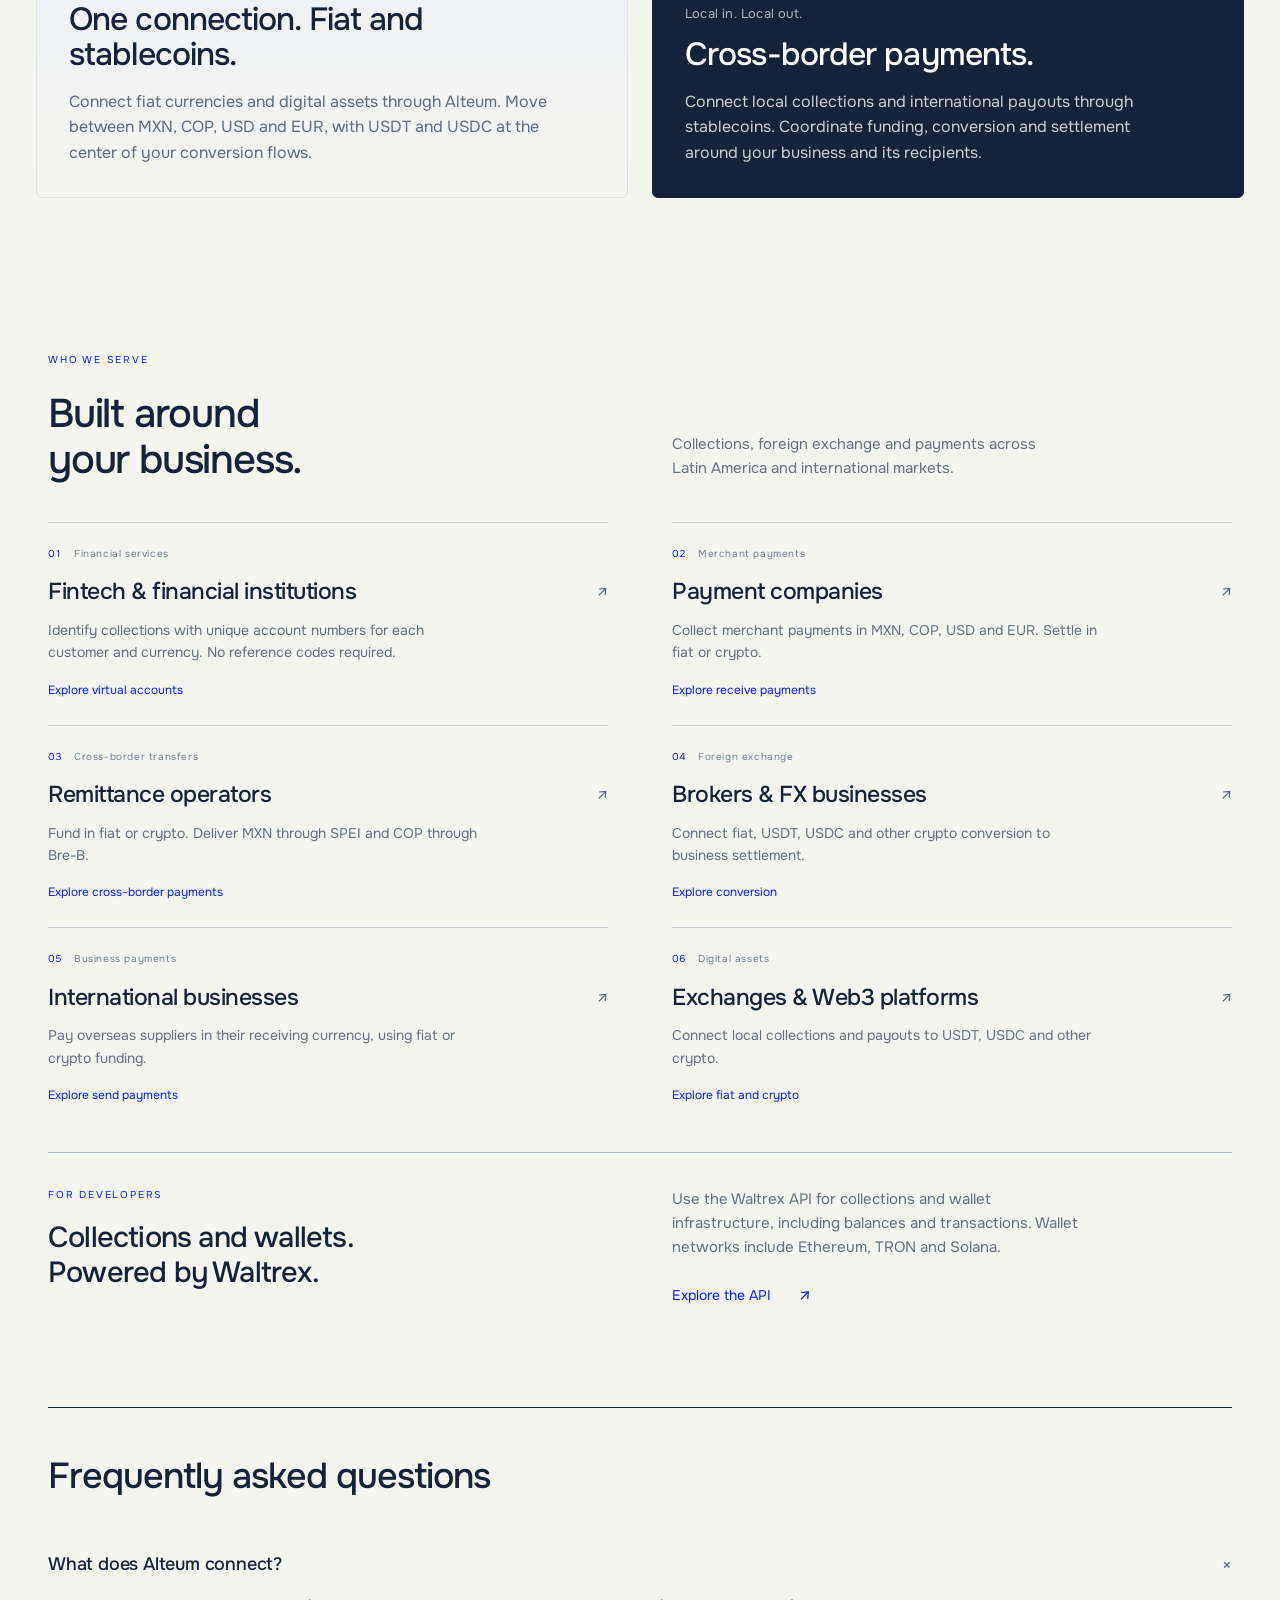
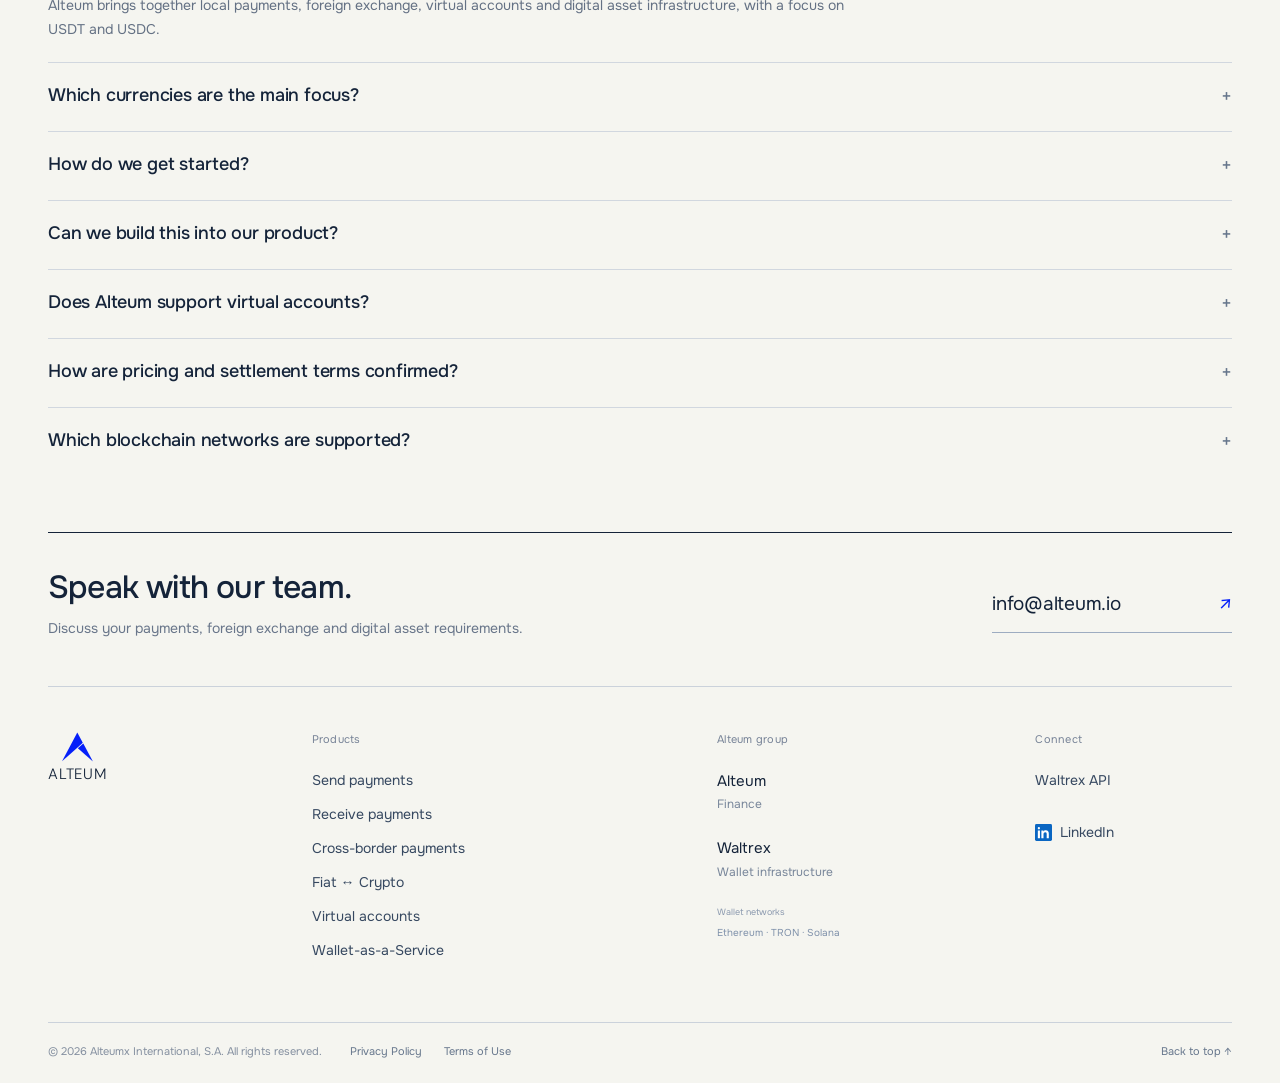
==== commit ed3cd90d: "Rename 'Fiat ↔ Stablecoin' to 'Fiat ↔ Crypto' in menu and footer Co-Authored-By: Claude Opus 5.5 <no" ====
--- a/index.html
+++ b/index.html
@@ -11,9 +11,9 @@
 <link rel="stylesheet" href="exact-sections.css?v=ivory-fixed"><script src="exact-sections.js?v=trimmed" defer></script><link rel="stylesheet" href="/brand.css?v=network-info"><link rel="stylesheet" href="/navigation.css?v=editorial-menu"><script src="/navigation.js?v=mega" defer></script><link rel="stylesheet" href="/home-alignment.css?v=color-motion"><link rel="stylesheet" href="/design-preview.css?v=audiences-tight-final"><link rel="stylesheet" href="/waltrex-header.css?v=approved"><link rel="stylesheet" href="/footer-refinement.css?v=approved"><link rel="stylesheet" href="/navigation-approved.css?v=uniform-type"><link rel="stylesheet" href="/faq-approved.css?v=1"><link rel="stylesheet" href="/home-globe-framing.css?v=contained"><link rel="stylesheet" href="/mobile-polish.css?v=1"><link rel="stylesheet" href="/waltrex-button.css?v=approved"><link rel="stylesheet" href="/capabilities.css"><link rel="stylesheet" href="/legal.css?v=1"></head>
 <body>
 <a class="skip" href="#main">Skip to content</a>
-<header><div class="nav wrap"><a href="#" class="brand" aria-label="Alteum home"><svg viewbox="315 180 166 156" aria-hidden="true"><polygon fill="#051ff9" points="396.9,261.9 315.3,333.8 397,180.5 426.3,235.7 396.9,261.9"></polygon><polygon fill="#051ff9" points="480.6,336 399.9,264.8 429,238.9"></polygon></svg><span>ALTEUM</span></a><nav aria-label="Main navigation"><a class="nav-home" href="/">Home</a><details class="home-products site-product-menu"><summary>Products</summary><div class="product-mega" aria-label="Alteum products"><a class="mega-product" href="/products/send-payments/"><span class="mega-icon"><svg viewbox="0 0 24 24" fill="none" stroke="currentColor" stroke-width="1.6" stroke-linecap="round" stroke-linejoin="round" aria-hidden="true"><rect x="5" y="8" width="14" height="12" rx="2"></rect><path d="M9 8V5h6v3M12 17v-5m-2 2 2-2 2 2"></path></svg></span><strong>Send payments</strong><p>Pay suppliers and partners in their receiving currency.</p></a><a class="mega-product" href="/products/cross-border-payments/"><span class="mega-icon"><svg viewbox="0 0 24 24" fill="none" stroke="currentColor" stroke-width="1.6" stroke-linecap="round" stroke-linejoin="round" aria-hidden="true"><circle cx="12" cy="12" r="8"></circle><ellipse cx="12" cy="12" rx="3.5" ry="8"></ellipse><path d="M4 12h16"></path></svg></span><strong>Cross-border payments</strong><p>Connect local funding to international payouts.</p></a><a class="mega-product" href="/products/virtual-account-issuance/"><span class="mega-icon"><svg viewbox="0 0 24 24" fill="none" stroke="currentColor" stroke-width="1.6" stroke-linecap="round" stroke-linejoin="round" aria-hidden="true"><rect x="5" y="5" width="14" height="15" rx="2"></rect><path d="M9 9h6M9 13h6M9 17h3"></path></svg></span><strong>Virtual accounts</strong><p>Dedicated payment details for business and customer collections.</p></a><a class="mega-product" href="/products/receive-payments/"><span class="mega-icon"><svg viewbox="0 0 24 24" fill="none" stroke="currentColor" stroke-width="1.6" stroke-linecap="round" stroke-linejoin="round" aria-hidden="true"><rect x="5" y="8" width="14" height="12" rx="2"></rect><path d="M9 8V5h6v3M12 12v5m-2-2 2 2 2-2"></path></svg></span><strong>Receive payments</strong><p>Collect local currency payments and connect them to settlement.</p></a><a class="mega-product" href="/products/fiat-stablecoin/"><span class="mega-icon"><svg viewbox="0 0 24 24" fill="none" stroke="currentColor" stroke-width="1.6" stroke-linecap="round" stroke-linejoin="round" aria-hidden="true"><path d="M4 8h15m-4-4 4 4-4 4M20 16H5m4 4-4-4 4-4"></path></svg></span><strong>Fiat ↔ Stablecoin</strong><p>Move between local currencies, USDT and USDC.</p></a><a target="_blank" rel="noopener noreferrer" class="mega-product mega-contact" href="https://home.waltrex.io/"><span class="mega-icon"><svg viewbox="0 0 24 24" fill="none" stroke="currentColor" stroke-width="1.6" stroke-linecap="round" stroke-linejoin="round" aria-hidden="true"><path d="M5 5h14v11h-7l-5 4v-4H5z"></path><path d="M9 9h6M9 12h4"></path></svg></span><strong>Wallet-as-a-Service</strong><p>Launch wallets inside your own app for your customers worldwide.</p></a></div></details><a href="/#audiences">Who we serve</a><a href="/about/">About Alteum</a><a href="https://waltrex.readme.io/reference/introduction" target="_blank" rel="noopener noreferrer">API</a></nav><a class="waltrex-header-link" href="https://home.waltrex.io/" target="_blank" rel="noopener noreferrer" aria-label="Looking for Waltrex? Visit Waltrex"><svg class="waltrex-header-symbol" viewbox="0 0 529 550" fill="none" xmlns="http://www.w3.org/2000/svg" aria-hidden="true"><path d="M85.0178 544.714H0.726644L223.808 268.552L0 0.0012207H84.6545L264.863 219.264L445.799 0.0012207H529L305.556 268.552L528.637 544.714H445.799L264.863 318.566L85.0178 544.714Z" fill="currentColor"></path><path d="M529 240.931H0V303.782H529V240.931Z" fill="currentColor"></path><path d="M298.543 549.951L298.543 0L230.454 0L230.454 549.951H298.543Z" fill="currentColor"></path></svg><span class="waltrex-header-copy"><small>Looking for</small><strong>waltrex <i>↗</i></strong></span></a><button class="menu-button" aria-label="Open navigation" aria-expanded="false">☰</button></div><div class="mobile-nav" hidden><a class="mobile-home" href="/">Home</a><div class="product-mega" aria-label="Alteum products"><a class="mega-product" href="/products/send-payments/"><span class="mega-icon"><svg viewbox="0 0 24 24" fill="none" stroke="currentColor" stroke-width="1.6" stroke-linecap="round" stroke-linejoin="round" aria-hidden="true"><rect x="5" y="8" width="14" height="12" rx="2"></rect><path d="M9 8V5h6v3M12 17v-5m-2 2 2-2 2 2"></path></svg></span><strong>Send payments</strong><p>Pay suppliers and partners in their receiving currency.</p></a><a class="mega-product" href="/products/cross-border-payments/"><span class="mega-icon"><svg viewbox="0 0 24 24" fill="none" stroke="currentColor" stroke-width="1.6" stroke-linecap="round" stroke-linejoin="round" aria-hidden="true"><circle cx="12" cy="12" r="8"></circle><ellipse cx="12" cy="12" rx="3.5" ry="8"></ellipse><path d="M4 12h16"></path></svg></span><strong>Cross-border payments</strong><p>Connect local funding to international payouts.</p></a><a class="mega-product" href="/products/virtual-account-issuance/"><span class="mega-icon"><svg viewbox="0 0 24 24" fill="none" stroke="currentColor" stroke-width="1.6" stroke-linecap="round" stroke-linejoin="round" aria-hidden="true"><rect x="5" y="5" width="14" height="15" rx="2"></rect><path d="M9 9h6M9 13h6M9 17h3"></path></svg></span><strong>Virtual accounts</strong><p>Dedicated payment details for business and customer collections.</p></a><a class="mega-product" href="/products/receive-payments/"><span class="mega-icon"><svg viewbox="0 0 24 24" fill="none" stroke="currentColor" stroke-width="1.6" stroke-linecap="round" stroke-linejoin="round" aria-hidden="true"><rect x="5" y="8" width="14" height="12" rx="2"></rect><path d="M9 8V5h6v3M12 12v5m-2-2 2 2 2-2"></path></svg></span><strong>Receive payments</strong><p>Collect local currency payments and connect them to settlement.</p></a><a class="mega-product" href="/products/fiat-stablecoin/"><span class="mega-icon"><svg viewbox="0 0 24 24" fill="none" stroke="currentColor" stroke-width="1.6" stroke-linecap="round" stroke-linejoin="round" aria-hidden="true"><path d="M4 8h15m-4-4 4 4-4 4M20 16H5m4 4-4-4 4-4"></path></svg></span><strong>Fiat ↔ Stablecoin</strong><p>Move between local currencies, USDT and USDC.</p></a><a target="_blank" rel="noopener noreferrer" class="mega-product mega-contact" href="https://home.waltrex.io/"><span class="mega-icon"><svg viewbox="0 0 24 24" fill="none" stroke="currentColor" stroke-width="1.6" stroke-linecap="round" stroke-linejoin="round" aria-hidden="true"><path d="M5 5h14v11h-7l-5 4v-4H5z"></path><path d="M9 9h6M9 12h4"></path></svg></span><strong>Wallet-as-a-Service</strong><p>Launch wallets inside your own app for your customers worldwide.</p></a></div><div class="mobile-extra"><a href="/#audiences">Who we serve</a><a href="/about/">About Alteum</a><a href="https://waltrex.readme.io/reference/introduction" target="_blank" rel="noopener noreferrer">API</a></div></div></header><div class="nav-scrim" aria-hidden="true"></div>
+<header><div class="nav wrap"><a href="#" class="brand" aria-label="Alteum home"><svg viewbox="315 180 166 156" aria-hidden="true"><polygon fill="#051ff9" points="396.9,261.9 315.3,333.8 397,180.5 426.3,235.7 396.9,261.9"></polygon><polygon fill="#051ff9" points="480.6,336 399.9,264.8 429,238.9"></polygon></svg><span>ALTEUM</span></a><nav aria-label="Main navigation"><a class="nav-home" href="/">Home</a><details class="home-products site-product-menu"><summary>Products</summary><div class="product-mega" aria-label="Alteum products"><a class="mega-product" href="/products/send-payments/"><span class="mega-icon"><svg viewbox="0 0 24 24" fill="none" stroke="currentColor" stroke-width="1.6" stroke-linecap="round" stroke-linejoin="round" aria-hidden="true"><rect x="5" y="8" width="14" height="12" rx="2"></rect><path d="M9 8V5h6v3M12 17v-5m-2 2 2-2 2 2"></path></svg></span><strong>Send payments</strong><p>Pay suppliers and partners in their receiving currency.</p></a><a class="mega-product" href="/products/cross-border-payments/"><span class="mega-icon"><svg viewbox="0 0 24 24" fill="none" stroke="currentColor" stroke-width="1.6" stroke-linecap="round" stroke-linejoin="round" aria-hidden="true"><circle cx="12" cy="12" r="8"></circle><ellipse cx="12" cy="12" rx="3.5" ry="8"></ellipse><path d="M4 12h16"></path></svg></span><strong>Cross-border payments</strong><p>Connect local funding to international payouts.</p></a><a class="mega-product" href="/products/virtual-account-issuance/"><span class="mega-icon"><svg viewbox="0 0 24 24" fill="none" stroke="currentColor" stroke-width="1.6" stroke-linecap="round" stroke-linejoin="round" aria-hidden="true"><rect x="5" y="5" width="14" height="15" rx="2"></rect><path d="M9 9h6M9 13h6M9 17h3"></path></svg></span><strong>Virtual accounts</strong><p>Dedicated payment details for business and customer collections.</p></a><a class="mega-product" href="/products/receive-payments/"><span class="mega-icon"><svg viewbox="0 0 24 24" fill="none" stroke="currentColor" stroke-width="1.6" stroke-linecap="round" stroke-linejoin="round" aria-hidden="true"><rect x="5" y="8" width="14" height="12" rx="2"></rect><path d="M9 8V5h6v3M12 12v5m-2-2 2 2 2-2"></path></svg></span><strong>Receive payments</strong><p>Collect local currency payments and connect them to settlement.</p></a><a class="mega-product" href="/products/fiat-stablecoin/"><span class="mega-icon"><svg viewbox="0 0 24 24" fill="none" stroke="currentColor" stroke-width="1.6" stroke-linecap="round" stroke-linejoin="round" aria-hidden="true"><path d="M4 8h15m-4-4 4 4-4 4M20 16H5m4 4-4-4 4-4"></path></svg></span><strong>Fiat ↔ Crypto</strong><p>Move between local currencies, USDT and USDC.</p></a><a target="_blank" rel="noopener noreferrer" class="mega-product mega-contact" href="https://home.waltrex.io/"><span class="mega-icon"><svg viewbox="0 0 24 24" fill="none" stroke="currentColor" stroke-width="1.6" stroke-linecap="round" stroke-linejoin="round" aria-hidden="true"><path d="M5 5h14v11h-7l-5 4v-4H5z"></path><path d="M9 9h6M9 12h4"></path></svg></span><strong>Wallet-as-a-Service</strong><p>Launch wallets inside your own app for your customers worldwide.</p></a></div></details><a href="/#audiences">Who we serve</a><a href="/about/">About Alteum</a><a href="https://waltrex.readme.io/reference/introduction" target="_blank" rel="noopener noreferrer">API</a></nav><a class="waltrex-header-link" href="https://home.waltrex.io/" target="_blank" rel="noopener noreferrer" aria-label="Looking for Waltrex? Visit Waltrex"><svg class="waltrex-header-symbol" viewbox="0 0 529 550" fill="none" xmlns="http://www.w3.org/2000/svg" aria-hidden="true"><path d="M85.0178 544.714H0.726644L223.808 268.552L0 0.0012207H84.6545L264.863 219.264L445.799 0.0012207H529L305.556 268.552L528.637 544.714H445.799L264.863 318.566L85.0178 544.714Z" fill="currentColor"></path><path d="M529 240.931H0V303.782H529V240.931Z" fill="currentColor"></path><path d="M298.543 549.951L298.543 0L230.454 0L230.454 549.951H298.543Z" fill="currentColor"></path></svg><span class="waltrex-header-copy"><small>Looking for</small><strong>waltrex <i>↗</i></strong></span></a><button class="menu-button" aria-label="Open navigation" aria-expanded="false">☰</button></div><div class="mobile-nav" hidden><a class="mobile-home" href="/">Home</a><div class="product-mega" aria-label="Alteum products"><a class="mega-product" href="/products/send-payments/"><span class="mega-icon"><svg viewbox="0 0 24 24" fill="none" stroke="currentColor" stroke-width="1.6" stroke-linecap="round" stroke-linejoin="round" aria-hidden="true"><rect x="5" y="8" width="14" height="12" rx="2"></rect><path d="M9 8V5h6v3M12 17v-5m-2 2 2-2 2 2"></path></svg></span><strong>Send payments</strong><p>Pay suppliers and partners in their receiving currency.</p></a><a class="mega-product" href="/products/cross-border-payments/"><span class="mega-icon"><svg viewbox="0 0 24 24" fill="none" stroke="currentColor" stroke-width="1.6" stroke-linecap="round" stroke-linejoin="round" aria-hidden="true"><circle cx="12" cy="12" r="8"></circle><ellipse cx="12" cy="12" rx="3.5" ry="8"></ellipse><path d="M4 12h16"></path></svg></span><strong>Cross-border payments</strong><p>Connect local funding to international payouts.</p></a><a class="mega-product" href="/products/virtual-account-issuance/"><span class="mega-icon"><svg viewbox="0 0 24 24" fill="none" stroke="currentColor" stroke-width="1.6" stroke-linecap="round" stroke-linejoin="round" aria-hidden="true"><rect x="5" y="5" width="14" height="15" rx="2"></rect><path d="M9 9h6M9 13h6M9 17h3"></path></svg></span><strong>Virtual accounts</strong><p>Dedicated payment details for business and customer collections.</p></a><a class="mega-product" href="/products/receive-payments/"><span class="mega-icon"><svg viewbox="0 0 24 24" fill="none" stroke="currentColor" stroke-width="1.6" stroke-linecap="round" stroke-linejoin="round" aria-hidden="true"><rect x="5" y="8" width="14" height="12" rx="2"></rect><path d="M9 8V5h6v3M12 12v5m-2-2 2 2 2-2"></path></svg></span><strong>Receive payments</strong><p>Collect local currency payments and connect them to settlement.</p></a><a class="mega-product" href="/products/fiat-stablecoin/"><span class="mega-icon"><svg viewbox="0 0 24 24" fill="none" stroke="currentColor" stroke-width="1.6" stroke-linecap="round" stroke-linejoin="round" aria-hidden="true"><path d="M4 8h15m-4-4 4 4-4 4M20 16H5m4 4-4-4 4-4"></path></svg></span><strong>Fiat ↔ Crypto</strong><p>Move between local currencies, USDT and USDC.</p></a><a target="_blank" rel="noopener noreferrer" class="mega-product mega-contact" href="https://home.waltrex.io/"><span class="mega-icon"><svg viewbox="0 0 24 24" fill="none" stroke="currentColor" stroke-width="1.6" stroke-linecap="round" stroke-linejoin="round" aria-hidden="true"><path d="M5 5h14v11h-7l-5 4v-4H5z"></path><path d="M9 9h6M9 12h4"></path></svg></span><strong>Wallet-as-a-Service</strong><p>Launch wallets inside your own app for your customers worldwide.</p></a></div><div class="mobile-extra"><a href="/#audiences">Who we serve</a><a href="/about/">About Alteum</a><a href="https://waltrex.readme.io/reference/introduction" target="_blank" rel="noopener noreferrer">API</a></div></div></header><div class="nav-scrim" aria-hidden="true"></div>
 <main id="main">
 <section class="hero wrap"><div class="globe-scene"><canvas id="globe" aria-label="Illustrative payment routes connecting MXN in Mexico with USD in the USA, COP in Colombia and EUR in Europe" role="img"></canvas></div><div class="hero-copy"><div class="eyebrow"><i></i> FINANCIAL INFRASTRUCTURE FOR LATIN AMERICA</div><h1>Local expertise.<br><span>Global reach.</span></h1><p>Payments, FX and stablecoin infrastructure.<br>USDT and USDC at the core. Local currencies and broader crypto access, connected.</p><div class="actions"><a href="mailto:info@alteum.io" class="button primary">Talk to our team <span>↗</span></a><a href="#capabilities" class="hero-explore">Explore Alteum <span>↓</span></a></div></div><div class="hero-market-rail" id="coverage"><span class="market-intro">FIAT &amp; DIGITAL ASSETS</span><div><span class="market-code">MXN</span><span class="market-name">Mexican peso</span></div><div><span class="market-code">COP</span><span class="market-name">Colombian peso</span></div><div><span class="market-code">USD</span><span class="market-name">US dollar</span></div><div><span class="market-code">EUR</span><span class="market-name">Euro</span></div><div class="stablecoin-market"><span class="market-code">USDT</span><span class="market-name">Stablecoin</span></div><div class="stablecoin-market"><span class="market-code">USDC</span><span class="market-name">Stablecoin</span></div><span class="market-more">+ broader<br>crypto coverage</span><a href="#capabilities" class="market-discover" aria-label="Discover Alteum’s currencies and stablecoins">↓</a></div></section>
-<div class="blox-clone"><section class="ac-section" id="capabilities"><div class="ac-head"><h2>Fiat and stablecoins.<br>One connected flow.</h2><div class="ac-head-copy"><p>Collect business payments, convert currencies and settle across borders with Alteum. Connect the money your customers use locally to the currencies and digital assets your business needs next.</p><a class="ac-cta" href="#contact">Find the right solution <span aria-hidden="true">↗</span></a></div></div><div class="ac-grid"><article class="ac-card ac-card--coins"><div class="ac-visual"><div class="acc-stage" aria-hidden="true"><div class="acc-coin"><div class="acc-face"><b class="">$</b></div></div><div class="acc-coin"><div class="acc-face"><b class="">€</b></div></div><div class="acc-coin"><div class="acc-face"><b class="sm">USDT</b></div></div><div class="acc-coin"><div class="acc-face"><b class="sm">USDC</b></div></div></div></div><div class="ac-copy"><span class="ac-label">More choice. Less complexity.</span><h3>One connection. Fiat and stablecoins.</h3><p>Connect fiat currencies and digital assets through Alteum. Move between MXN, COP, USD and EUR, with USDT and USDC at the center of your conversion flows.</p></div></article><article class="ac-card ac-card--dark ac-card--globe"><div class="ac-visual"><canvas class="acg-canvas" role="img" aria-label="Dotted globe showing illustrative routes between Mexico, Colombia, the USA and Europe"></canvas></div><div class="ac-copy"><span class="ac-label">Local in. Local out.</span><h3>Cross-border payments.</h3><p>Connect local collections and international payouts through stablecoins. Coordinate funding, conversion and settlement around your business and its recipients.</p></div></article></div></section><section class="editorial-audiences" id="audiences"><div class="editorial-heading"><div><span class="editorial-eyebrow">WHO WE SERVE</span><h2>Built around<br>your business.</h2></div><p>Collections, foreign exchange and payments across Latin America and international markets.</p></div><div class="editorial-sector-grid"><a class="editorial-sector" href="/products/virtual-account-issuance/"><div class="sector-meta"><span>01</span><small>Financial services</small></div><div class="sector-title"><h3>Fintech &amp; financial institutions</h3><span aria-hidden="true">↗</span></div><p>Identify collections with unique account numbers for each customer and currency. No reference codes required.</p><span class="sector-product-link">Explore virtual accounts</span></a><a class="editorial-sector" href="/products/receive-payments/"><div class="sector-meta"><span>02</span><small>Merchant payments</small></div><div class="sector-title"><h3>Payment companies</h3><span aria-hidden="true">↗</span></div><p>Collect merchant payments in MXN, COP, USD and EUR. Settle in fiat or crypto.</p><span class="sector-product-link">Explore receive payments</span></a><a class="editorial-sector" href="/products/cross-border-payments/"><div class="sector-meta"><span>03</span><small>Cross-border transfers</small></div><div class="sector-title"><h3>Remittance operators</h3><span aria-hidden="true">↗</span></div><p>Fund in fiat or crypto. Deliver MXN through SPEI and COP through Bre-B.</p><span class="sector-product-link">Explore cross-border payments</span></a><a class="editorial-sector" href="/products/fiat-stablecoin/"><div class="sector-meta"><span>04</span><small>Foreign exchange</small></div><div class="sector-title"><h3>Brokers &amp; FX businesses</h3><span aria-hidden="true">↗</span></div><p>Connect fiat, USDT, USDC and other crypto conversion to business settlement.</p><span class="sector-product-link">Explore conversion</span></a><a class="editorial-sector" href="/products/send-payments/"><div class="sector-meta"><span>05</span><small>Business payments</small></div><div class="sector-title"><h3>International businesses</h3><span aria-hidden="true">↗</span></div><p>Pay overseas suppliers in their receiving currency, using fiat or crypto funding.</p><span class="sector-product-link">Explore send payments</span></a><a class="editorial-sector" href="/products/fiat-stablecoin/"><div class="sector-meta"><span>06</span><small>Digital assets</small></div><div class="sector-title"><h3>Exchanges &amp; Web3 platforms</h3><span aria-hidden="true">↗</span></div><p>Connect local collections and payouts to USDT, USDC and other crypto.</p><span class="sector-product-link">Explore fiat and crypto</span></a></div><div class="editorial-api" id="waltrex-api"><div><span class="editorial-eyebrow">FOR DEVELOPERS</span><h3>Collections and wallets.<br>Powered by Waltrex.</h3></div><div><p>Use the Waltrex API for collections and wallet infrastructure, including balances and transactions. Wallet networks include Ethereum, TRON and Solana.</p><a href="https://waltrex.readme.io/reference/introduction" target="_blank" rel="noopener noreferrer">Explore the API <span>↗</span></a></div></div></section><section class="exact-faq" id="questions"><h2>Frequently asked questions</h2><div><details open><summary>What does Alteum connect?<span>+</span></summary><p>Alteum brings together local payments, foreign exchange, virtual accounts and digital asset infrastructure, with a focus on USDT and USDC.</p></details><details><summary>Which currencies are the main focus?<span>+</span></summary><p>MXN, COP, USD and EUR, alongside USDT, USDC and broader crypto coverage.</p><p>EUR payments support SEPA and SWIFT.</p></details><details><summary>How do we get started?<span>+</span></summary><p>Contact info@alteum.io with your business, markets, currencies and payment requirements. Our team will work through the setup with you.</p></details><details><summary>Can we build this into our product?<span>+</span></summary><p>Discuss your integration requirements with our team, including the payments, account infrastructure and digital asset capabilities you want to connect.</p></details><details><summary>Does Alteum support virtual accounts?<span>+</span></summary><p>Yes. Talk to our team about virtual account issuance for your business or eligible customers, including account structure and collection requirements.</p></details><details><summary>How are pricing and settlement terms confirmed?<span>+</span></summary><p>The team confirms the applicable route, fees, conversion and settlement terms for your business and payment flow.</p></details><details><summary>Which blockchain networks are supported?<span>+</span></summary><p>Crypto and wallet infrastructure supports Ethereum, TRON and Solana. Supported tokens, deposit addresses and transfer instructions are confirmed for the selected network.</p></details></div></section><footer class="institutional-footer" id="contact"><div class="if-inner"><div class="if-contact"><div><h2>Speak with our team.</h2><p>Discuss your payments, foreign exchange and digital asset requirements.</p></div><a href="mailto:info@alteum.io">info@alteum.io <span>↗</span></a></div><div class="if-columns"><div class="if-brand"><a class="exact-brand" href="#"><svg viewbox="315 180 166 156" aria-hidden="true"><polygon fill="#051ff9" points="396.9,261.9 315.3,333.8 397,180.5 426.3,235.7 396.9,261.9"></polygon><polygon fill="#051ff9" points="480.6,336 399.9,264.8 429,238.9"></polygon></svg><span>ALTEUM</span></a></div><div class="if-products"><h3>Products</h3><a href="/products/send-payments/">Send payments</a><a href="/products/receive-payments/">Receive payments</a><a href="/products/cross-border-payments/">Cross-border payments</a><a href="/products/fiat-stablecoin/">Fiat ↔ stablecoin</a><a href="/products/virtual-account-issuance/">Virtual accounts</a><a href="https://home.waltrex.io/" target="_blank" rel="noopener noreferrer">Wallet-as-a-Service</a></div><div class="if-group" id="companies"><h3>Alteum group</h3><a href="/"><span>Alteum</span><small>Finance</small></a><a id="waltrex" href="mailto:info@alteum.io"><span>Waltrex</span><small>Wallet infrastructure</small></a><p class="if-networks"><small>Wallet networks</small><span>Ethereum · TRON · Solana</span></p></div><div class="if-connect"><h3>Connect</h3><a href="https://waltrex.readme.io/reference/introduction" target="_blank" rel="noopener noreferrer">Waltrex API</a><a class="footer-linkedin" href="https://www.linkedin.com/company/alteumholding/home/" target="_blank" rel="noopener noreferrer" aria-label="Alteum on LinkedIn"><svg xmlns="http://www.w3.org/2000/svg" viewbox="0 0 24 24" aria-hidden="true"><rect width="24" height="24" rx="2" fill="#0a66c2"></rect><circle cx="5.5" cy="6" r="1.6" fill="#fff"></circle><path fill="#fff" d="M4 9h3v11H4zM9 9h2.9v1.5c.6-1.1 1.7-1.8 3.3-1.8 3.1 0 4.3 1.9 4.3 5.1V20h-3v-5.6c0-1.7-.3-2.9-1.9-2.9-1.8 0-2.6 1.1-2.6 3.3V20H9z"></path></svg><span>LinkedIn</span></a></div></div><div class="if-bottom"><div class="if-bottom-left"><span>© 2026 Alteumx International, S.A. All rights reserved.</span><nav class="if-legal" aria-label="Legal"><a href="/privacy/">Privacy Policy</a><a href="/terms/">Terms of Use</a></nav></div><a href="#">Back to top ↑</a></div></div></footer></div></main>
+<div class="blox-clone"><section class="ac-section" id="capabilities"><div class="ac-head"><h2>Fiat and stablecoins.<br>One connected flow.</h2><div class="ac-head-copy"><p>Collect business payments, convert currencies and settle across borders with Alteum. Connect the money your customers use locally to the currencies and digital assets your business needs next.</p><a class="ac-cta" href="#contact">Find the right solution <span aria-hidden="true">↗</span></a></div></div><div class="ac-grid"><article class="ac-card ac-card--coins"><div class="ac-visual"><div class="acc-stage" aria-hidden="true"><div class="acc-coin"><div class="acc-face"><b class="">$</b></div></div><div class="acc-coin"><div class="acc-face"><b class="">€</b></div></div><div class="acc-coin"><div class="acc-face"><b class="sm">USDT</b></div></div><div class="acc-coin"><div class="acc-face"><b class="sm">USDC</b></div></div></div></div><div class="ac-copy"><span class="ac-label">More choice. Less complexity.</span><h3>One connection. Fiat and stablecoins.</h3><p>Connect fiat currencies and digital assets through Alteum. Move between MXN, COP, USD and EUR, with USDT and USDC at the center of your conversion flows.</p></div></article><article class="ac-card ac-card--dark ac-card--globe"><div class="ac-visual"><canvas class="acg-canvas" role="img" aria-label="Dotted globe showing illustrative routes between Mexico, Colombia, the USA and Europe"></canvas></div><div class="ac-copy"><span class="ac-label">Local in. Local out.</span><h3>Cross-border payments.</h3><p>Connect local collections and international payouts through stablecoins. Coordinate funding, conversion and settlement around your business and its recipients.</p></div></article></div></section><section class="editorial-audiences" id="audiences"><div class="editorial-heading"><div><span class="editorial-eyebrow">WHO WE SERVE</span><h2>Built around<br>your business.</h2></div><p>Collections, foreign exchange and payments across Latin America and international markets.</p></div><div class="editorial-sector-grid"><a class="editorial-sector" href="/products/virtual-account-issuance/"><div class="sector-meta"><span>01</span><small>Financial services</small></div><div class="sector-title"><h3>Fintech &amp; financial institutions</h3><span aria-hidden="true">↗</span></div><p>Identify collections with unique account numbers for each customer and currency. No reference codes required.</p><span class="sector-product-link">Explore virtual accounts</span></a><a class="editorial-sector" href="/products/receive-payments/"><div class="sector-meta"><span>02</span><small>Merchant payments</small></div><div class="sector-title"><h3>Payment companies</h3><span aria-hidden="true">↗</span></div><p>Collect merchant payments in MXN, COP, USD and EUR. Settle in fiat or crypto.</p><span class="sector-product-link">Explore receive payments</span></a><a class="editorial-sector" href="/products/cross-border-payments/"><div class="sector-meta"><span>03</span><small>Cross-border transfers</small></div><div class="sector-title"><h3>Remittance operators</h3><span aria-hidden="true">↗</span></div><p>Fund in fiat or crypto. Deliver MXN through SPEI and COP through Bre-B.</p><span class="sector-product-link">Explore cross-border payments</span></a><a class="editorial-sector" href="/products/fiat-stablecoin/"><div class="sector-meta"><span>04</span><small>Foreign exchange</small></div><div class="sector-title"><h3>Brokers &amp; FX businesses</h3><span aria-hidden="true">↗</span></div><p>Connect fiat, USDT, USDC and other crypto conversion to business settlement.</p><span class="sector-product-link">Explore conversion</span></a><a class="editorial-sector" href="/products/send-payments/"><div class="sector-meta"><span>05</span><small>Business payments</small></div><div class="sector-title"><h3>International businesses</h3><span aria-hidden="true">↗</span></div><p>Pay overseas suppliers in their receiving currency, using fiat or crypto funding.</p><span class="sector-product-link">Explore send payments</span></a><a class="editorial-sector" href="/products/fiat-stablecoin/"><div class="sector-meta"><span>06</span><small>Digital assets</small></div><div class="sector-title"><h3>Exchanges &amp; Web3 platforms</h3><span aria-hidden="true">↗</span></div><p>Connect local collections and payouts to USDT, USDC and other crypto.</p><span class="sector-product-link">Explore fiat and crypto</span></a></div><div class="editorial-api" id="waltrex-api"><div><span class="editorial-eyebrow">FOR DEVELOPERS</span><h3>Collections and wallets.<br>Powered by Waltrex.</h3></div><div><p>Use the Waltrex API for collections and wallet infrastructure, including balances and transactions. Wallet networks include Ethereum, TRON and Solana.</p><a href="https://waltrex.readme.io/reference/introduction" target="_blank" rel="noopener noreferrer">Explore the API <span>↗</span></a></div></div></section><section class="exact-faq" id="questions"><h2>Frequently asked questions</h2><div><details open><summary>What does Alteum connect?<span>+</span></summary><p>Alteum brings together local payments, foreign exchange, virtual accounts and digital asset infrastructure, with a focus on USDT and USDC.</p></details><details><summary>Which currencies are the main focus?<span>+</span></summary><p>MXN, COP, USD and EUR, alongside USDT, USDC and broader crypto coverage.</p><p>EUR payments support SEPA and SWIFT.</p></details><details><summary>How do we get started?<span>+</span></summary><p>Contact info@alteum.io with your business, markets, currencies and payment requirements. Our team will work through the setup with you.</p></details><details><summary>Can we build this into our product?<span>+</span></summary><p>Discuss your integration requirements with our team, including the payments, account infrastructure and digital asset capabilities you want to connect.</p></details><details><summary>Does Alteum support virtual accounts?<span>+</span></summary><p>Yes. Talk to our team about virtual account issuance for your business or eligible customers, including account structure and collection requirements.</p></details><details><summary>How are pricing and settlement terms confirmed?<span>+</span></summary><p>The team confirms the applicable route, fees, conversion and settlement terms for your business and payment flow.</p></details><details><summary>Which blockchain networks are supported?<span>+</span></summary><p>Crypto and wallet infrastructure supports Ethereum, TRON and Solana. Supported tokens, deposit addresses and transfer instructions are confirmed for the selected network.</p></details></div></section><footer class="institutional-footer" id="contact"><div class="if-inner"><div class="if-contact"><div><h2>Speak with our team.</h2><p>Discuss your payments, foreign exchange and digital asset requirements.</p></div><a href="mailto:info@alteum.io">info@alteum.io <span>↗</span></a></div><div class="if-columns"><div class="if-brand"><a class="exact-brand" href="#"><svg viewbox="315 180 166 156" aria-hidden="true"><polygon fill="#051ff9" points="396.9,261.9 315.3,333.8 397,180.5 426.3,235.7 396.9,261.9"></polygon><polygon fill="#051ff9" points="480.6,336 399.9,264.8 429,238.9"></polygon></svg><span>ALTEUM</span></a></div><div class="if-products"><h3>Products</h3><a href="/products/send-payments/">Send payments</a><a href="/products/receive-payments/">Receive payments</a><a href="/products/cross-border-payments/">Cross-border payments</a><a href="/products/fiat-stablecoin/">Fiat ↔ Crypto</a><a href="/products/virtual-account-issuance/">Virtual accounts</a><a href="https://home.waltrex.io/" target="_blank" rel="noopener noreferrer">Wallet-as-a-Service</a></div><div class="if-group" id="companies"><h3>Alteum group</h3><a href="/"><span>Alteum</span><small>Finance</small></a><a id="waltrex" href="mailto:info@alteum.io"><span>Waltrex</span><small>Wallet infrastructure</small></a><p class="if-networks"><small>Wallet networks</small><span>Ethereum · TRON · Solana</span></p></div><div class="if-connect"><h3>Connect</h3><a href="https://waltrex.readme.io/reference/introduction" target="_blank" rel="noopener noreferrer">Waltrex API</a><a class="footer-linkedin" href="https://www.linkedin.com/company/alteumholding/home/" target="_blank" rel="noopener noreferrer" aria-label="Alteum on LinkedIn"><svg xmlns="http://www.w3.org/2000/svg" viewbox="0 0 24 24" aria-hidden="true"><rect width="24" height="24" rx="2" fill="#0a66c2"></rect><circle cx="5.5" cy="6" r="1.6" fill="#fff"></circle><path fill="#fff" d="M4 9h3v11H4zM9 9h2.9v1.5c.6-1.1 1.7-1.8 3.3-1.8 3.1 0 4.3 1.9 4.3 5.1V20h-3v-5.6c0-1.7-.3-2.9-1.9-2.9-1.8 0-2.6 1.1-2.6 3.3V20H9z"></path></svg><span>LinkedIn</span></a></div></div><div class="if-bottom"><div class="if-bottom-left"><span>© 2026 Alteumx International, S.A. All rights reserved.</span><nav class="if-legal" aria-label="Legal"><a href="/privacy/">Privacy Policy</a><a href="/terms/">Terms of Use</a></nav></div><a href="#">Back to top ↑</a></div></div></footer></div></main>
 
 <script src="/capabilities-globe.js" defer></script></body></html>
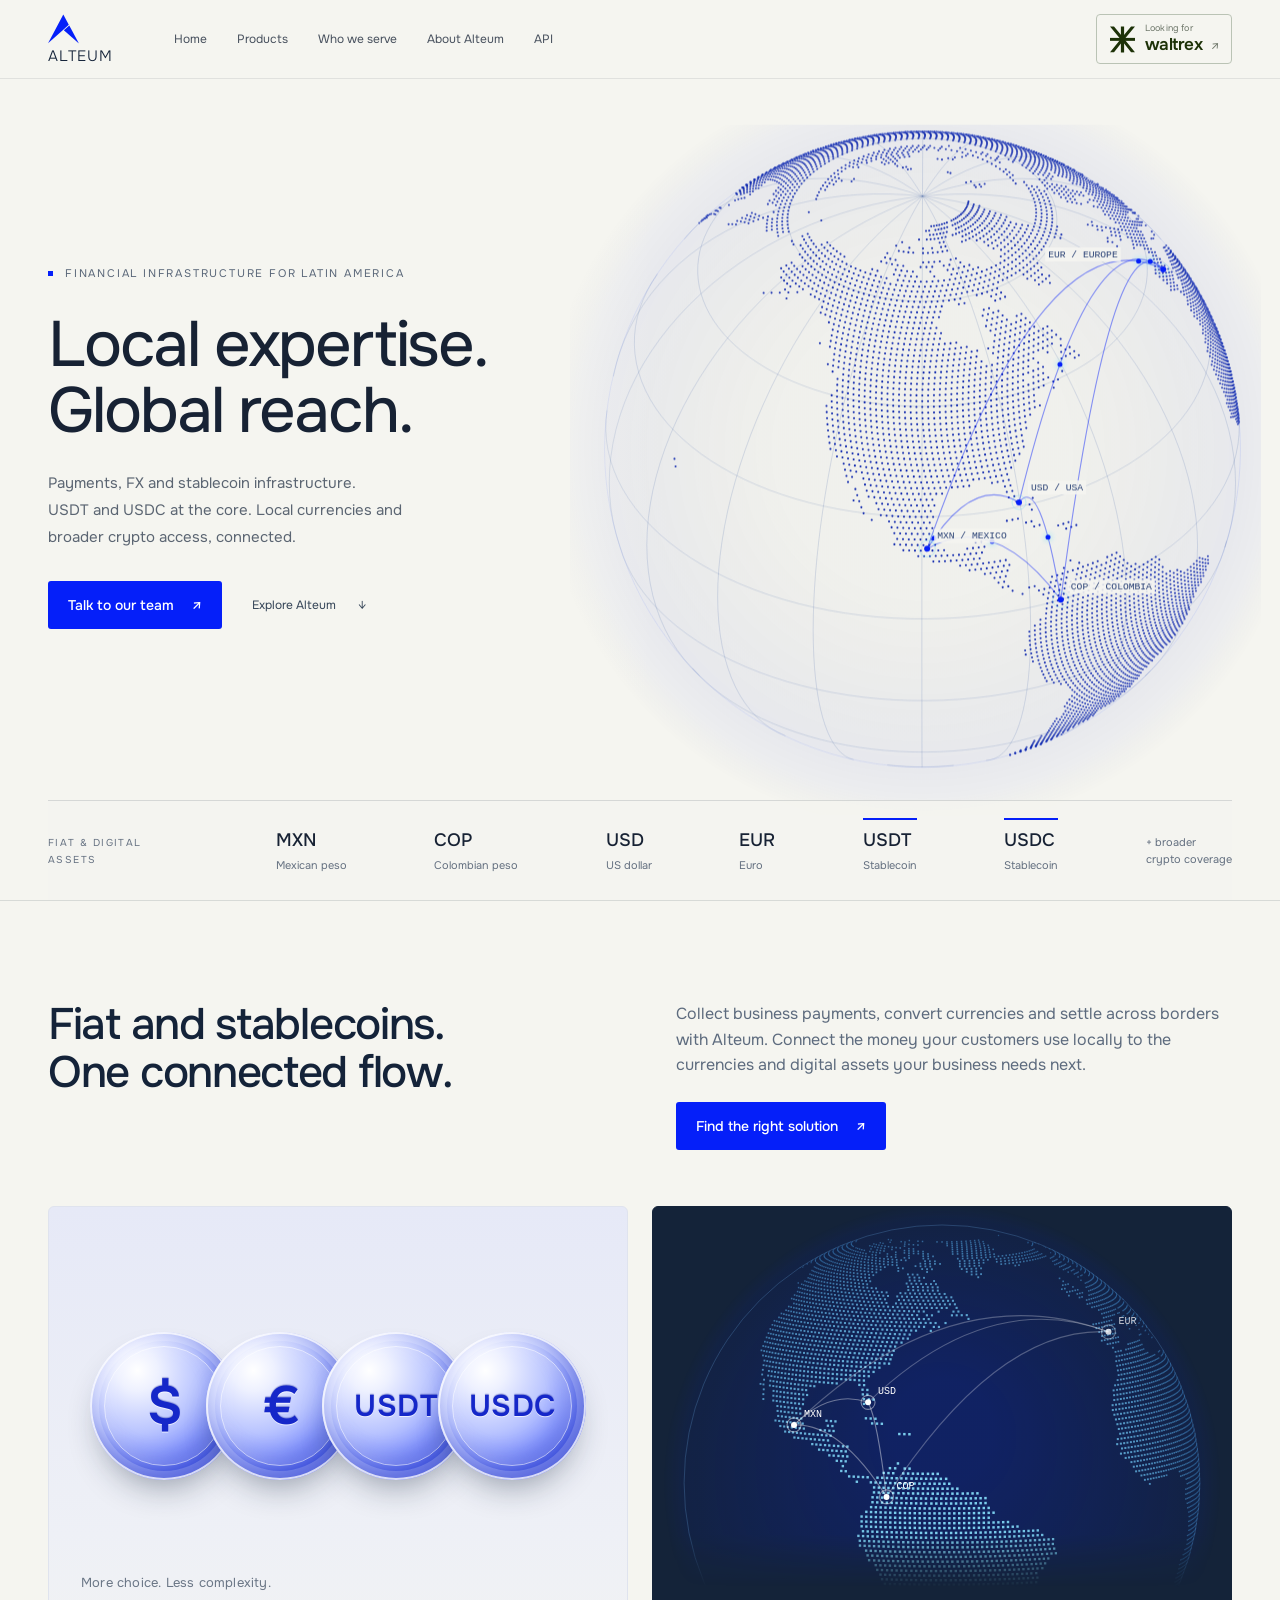
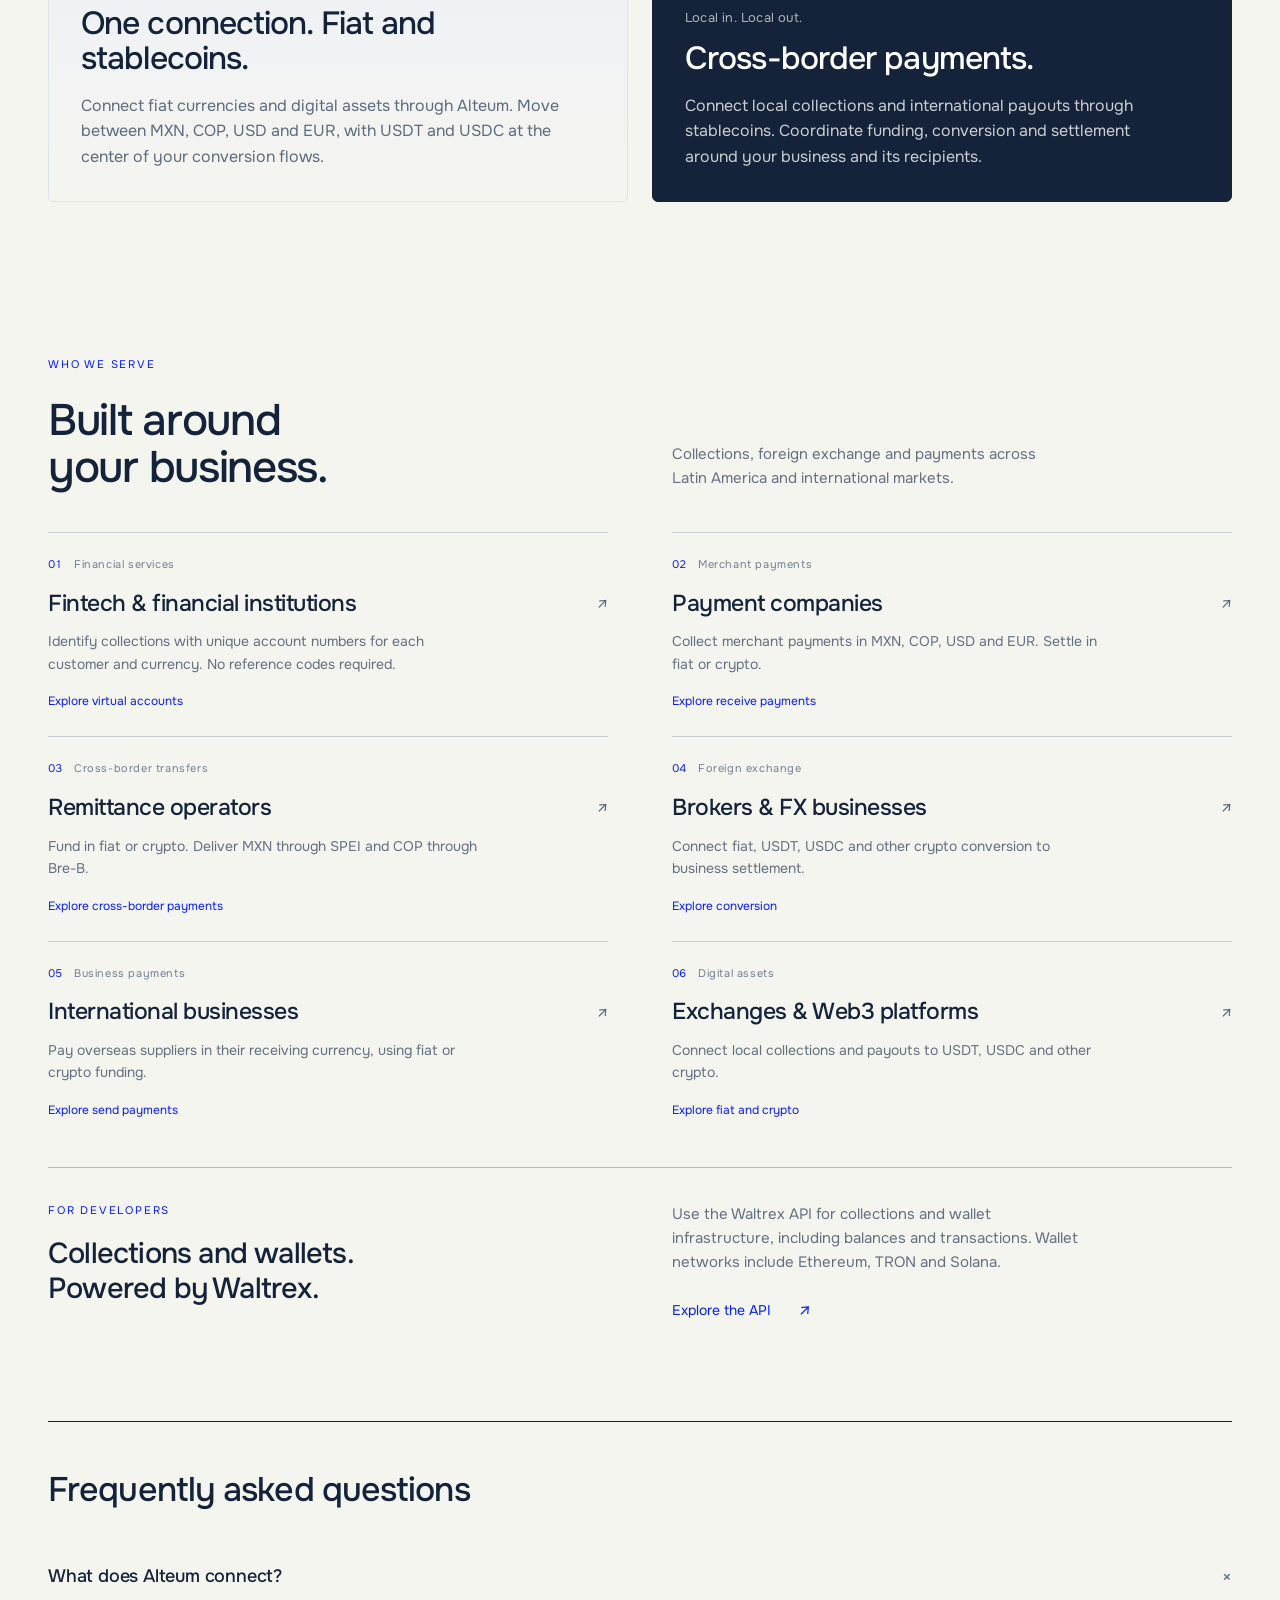
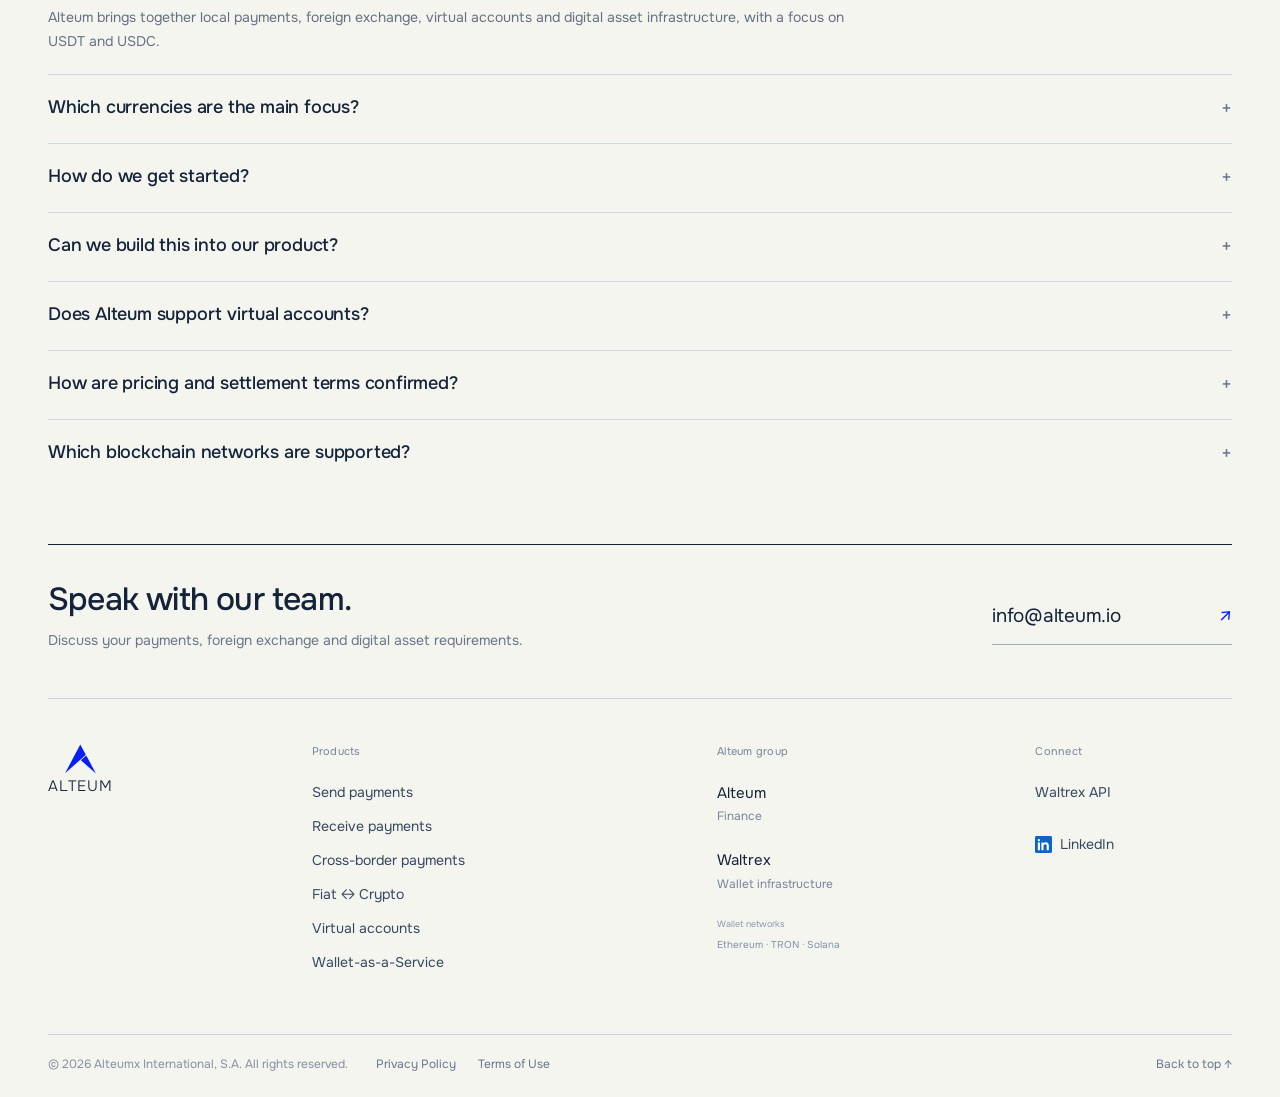
==== commit ee31a211: "Consistency pass: one column, one font, one heading scale, one button - Header, hero and homepage se" ====
--- a/index.html
+++ b/index.html
@@ -5,15 +5,15 @@
 <title>Alteum — Latin America, connected to the world</title>
 <meta name="description" content="Payments, FX and digital assets connecting Latin America to the world, with a focus on MXN, COP, USD, EUR, USDT and USDC.">
 <meta name="theme-color" content="#030305"><meta property="og:title" content="Alteum — Latin America, connected."><meta property="og:description" content="Payments, FX and digital assets connecting Latin America to the world, with a focus on MXN, COP, USD, EUR, USDT and USDC."><link rel="icon" href="favicon.svg" type="image/svg+xml">
-<link rel="preconnect" href="https://fonts.googleapis.com"><link rel="preconnect" href="https://fonts.gstatic.com" crossorigin>
-<link href="https://fonts.googleapis.com/css2?family=DM+Sans:wght@300;400;450;500;550;600;650;700&amp;display=swap" rel="stylesheet">
+
+
 <link rel="stylesheet" href="styles.css?v=centered-globe"><script src="/market-network.js?v=europe-cop" defer></script><script src="app.js?v=mxn-three-destinations" defer></script>
-<link rel="stylesheet" href="exact-sections.css?v=ivory-fixed"><script src="exact-sections.js?v=trimmed" defer></script><link rel="stylesheet" href="/brand.css?v=network-info"><link rel="stylesheet" href="/navigation.css?v=editorial-menu"><script src="/navigation.js?v=mega" defer></script><link rel="stylesheet" href="/home-alignment.css?v=color-motion"><link rel="stylesheet" href="/design-preview.css?v=audiences-tight-final"><link rel="stylesheet" href="/waltrex-header.css?v=approved"><link rel="stylesheet" href="/footer-refinement.css?v=approved"><link rel="stylesheet" href="/navigation-approved.css?v=uniform-type"><link rel="stylesheet" href="/faq-approved.css?v=1"><link rel="stylesheet" href="/home-globe-framing.css?v=contained"><link rel="stylesheet" href="/mobile-polish.css?v=1"><link rel="stylesheet" href="/waltrex-button.css?v=approved"><link rel="stylesheet" href="/capabilities.css"><link rel="stylesheet" href="/legal.css?v=1"></head>
+<link rel="stylesheet" href="exact-sections.css?v=ivory-fixed"><script src="exact-sections.js?v=trimmed" defer></script><link rel="stylesheet" href="/brand.css?v=network-info"><link rel="stylesheet" href="/navigation.css?v=editorial-menu"><script src="/navigation.js?v=mega" defer></script><link rel="stylesheet" href="/home-alignment.css?v=color-motion"><link rel="stylesheet" href="/design-preview.css?v=audiences-tight-final"><link rel="stylesheet" href="/waltrex-header.css?v=approved"><link rel="stylesheet" href="/footer-refinement.css?v=approved"><link rel="stylesheet" href="/navigation-approved.css?v=uniform-type"><link rel="stylesheet" href="/faq-approved.css?v=1"><link rel="stylesheet" href="/home-globe-framing.css?v=contained"><link rel="stylesheet" href="/mobile-polish.css?v=1"><link rel="stylesheet" href="/waltrex-button.css?v=approved"><link rel="stylesheet" href="/capabilities.css"><link rel="stylesheet" href="/legal.css?v=1"><link rel="stylesheet" href="/polish.css?v=1"></head>
 <body>
 <a class="skip" href="#main">Skip to content</a>
 <header><div class="nav wrap"><a href="#" class="brand" aria-label="Alteum home"><svg viewbox="315 180 166 156" aria-hidden="true"><polygon fill="#051ff9" points="396.9,261.9 315.3,333.8 397,180.5 426.3,235.7 396.9,261.9"></polygon><polygon fill="#051ff9" points="480.6,336 399.9,264.8 429,238.9"></polygon></svg><span>ALTEUM</span></a><nav aria-label="Main navigation"><a class="nav-home" href="/">Home</a><details class="home-products site-product-menu"><summary>Products</summary><div class="product-mega" aria-label="Alteum products"><a class="mega-product" href="/products/send-payments/"><span class="mega-icon"><svg viewbox="0 0 24 24" fill="none" stroke="currentColor" stroke-width="1.6" stroke-linecap="round" stroke-linejoin="round" aria-hidden="true"><rect x="5" y="8" width="14" height="12" rx="2"></rect><path d="M9 8V5h6v3M12 17v-5m-2 2 2-2 2 2"></path></svg></span><strong>Send payments</strong><p>Pay suppliers and partners in their receiving currency.</p></a><a class="mega-product" href="/products/cross-border-payments/"><span class="mega-icon"><svg viewbox="0 0 24 24" fill="none" stroke="currentColor" stroke-width="1.6" stroke-linecap="round" stroke-linejoin="round" aria-hidden="true"><circle cx="12" cy="12" r="8"></circle><ellipse cx="12" cy="12" rx="3.5" ry="8"></ellipse><path d="M4 12h16"></path></svg></span><strong>Cross-border payments</strong><p>Connect local funding to international payouts.</p></a><a class="mega-product" href="/products/virtual-account-issuance/"><span class="mega-icon"><svg viewbox="0 0 24 24" fill="none" stroke="currentColor" stroke-width="1.6" stroke-linecap="round" stroke-linejoin="round" aria-hidden="true"><rect x="5" y="5" width="14" height="15" rx="2"></rect><path d="M9 9h6M9 13h6M9 17h3"></path></svg></span><strong>Virtual accounts</strong><p>Dedicated payment details for business and customer collections.</p></a><a class="mega-product" href="/products/receive-payments/"><span class="mega-icon"><svg viewbox="0 0 24 24" fill="none" stroke="currentColor" stroke-width="1.6" stroke-linecap="round" stroke-linejoin="round" aria-hidden="true"><rect x="5" y="8" width="14" height="12" rx="2"></rect><path d="M9 8V5h6v3M12 12v5m-2-2 2 2 2-2"></path></svg></span><strong>Receive payments</strong><p>Collect local currency payments and connect them to settlement.</p></a><a class="mega-product" href="/products/fiat-stablecoin/"><span class="mega-icon"><svg viewbox="0 0 24 24" fill="none" stroke="currentColor" stroke-width="1.6" stroke-linecap="round" stroke-linejoin="round" aria-hidden="true"><path d="M4 8h15m-4-4 4 4-4 4M20 16H5m4 4-4-4 4-4"></path></svg></span><strong>Fiat ↔ Crypto</strong><p>Move between local currencies, USDT and USDC.</p></a><a target="_blank" rel="noopener noreferrer" class="mega-product mega-contact" href="https://home.waltrex.io/"><span class="mega-icon"><svg viewbox="0 0 24 24" fill="none" stroke="currentColor" stroke-width="1.6" stroke-linecap="round" stroke-linejoin="round" aria-hidden="true"><path d="M5 5h14v11h-7l-5 4v-4H5z"></path><path d="M9 9h6M9 12h4"></path></svg></span><strong>Wallet-as-a-Service</strong><p>Launch wallets inside your own app for your customers worldwide.</p></a></div></details><a href="/#audiences">Who we serve</a><a href="/about/">About Alteum</a><a href="https://waltrex.readme.io/reference/introduction" target="_blank" rel="noopener noreferrer">API</a></nav><a class="waltrex-header-link" href="https://home.waltrex.io/" target="_blank" rel="noopener noreferrer" aria-label="Looking for Waltrex? Visit Waltrex"><svg class="waltrex-header-symbol" viewbox="0 0 529 550" fill="none" xmlns="http://www.w3.org/2000/svg" aria-hidden="true"><path d="M85.0178 544.714H0.726644L223.808 268.552L0 0.0012207H84.6545L264.863 219.264L445.799 0.0012207H529L305.556 268.552L528.637 544.714H445.799L264.863 318.566L85.0178 544.714Z" fill="currentColor"></path><path d="M529 240.931H0V303.782H529V240.931Z" fill="currentColor"></path><path d="M298.543 549.951L298.543 0L230.454 0L230.454 549.951H298.543Z" fill="currentColor"></path></svg><span class="waltrex-header-copy"><small>Looking for</small><strong>waltrex <i>↗</i></strong></span></a><button class="menu-button" aria-label="Open navigation" aria-expanded="false">☰</button></div><div class="mobile-nav" hidden><a class="mobile-home" href="/">Home</a><div class="product-mega" aria-label="Alteum products"><a class="mega-product" href="/products/send-payments/"><span class="mega-icon"><svg viewbox="0 0 24 24" fill="none" stroke="currentColor" stroke-width="1.6" stroke-linecap="round" stroke-linejoin="round" aria-hidden="true"><rect x="5" y="8" width="14" height="12" rx="2"></rect><path d="M9 8V5h6v3M12 17v-5m-2 2 2-2 2 2"></path></svg></span><strong>Send payments</strong><p>Pay suppliers and partners in their receiving currency.</p></a><a class="mega-product" href="/products/cross-border-payments/"><span class="mega-icon"><svg viewbox="0 0 24 24" fill="none" stroke="currentColor" stroke-width="1.6" stroke-linecap="round" stroke-linejoin="round" aria-hidden="true"><circle cx="12" cy="12" r="8"></circle><ellipse cx="12" cy="12" rx="3.5" ry="8"></ellipse><path d="M4 12h16"></path></svg></span><strong>Cross-border payments</strong><p>Connect local funding to international payouts.</p></a><a class="mega-product" href="/products/virtual-account-issuance/"><span class="mega-icon"><svg viewbox="0 0 24 24" fill="none" stroke="currentColor" stroke-width="1.6" stroke-linecap="round" stroke-linejoin="round" aria-hidden="true"><rect x="5" y="5" width="14" height="15" rx="2"></rect><path d="M9 9h6M9 13h6M9 17h3"></path></svg></span><strong>Virtual accounts</strong><p>Dedicated payment details for business and customer collections.</p></a><a class="mega-product" href="/products/receive-payments/"><span class="mega-icon"><svg viewbox="0 0 24 24" fill="none" stroke="currentColor" stroke-width="1.6" stroke-linecap="round" stroke-linejoin="round" aria-hidden="true"><rect x="5" y="8" width="14" height="12" rx="2"></rect><path d="M9 8V5h6v3M12 12v5m-2-2 2 2 2-2"></path></svg></span><strong>Receive payments</strong><p>Collect local currency payments and connect them to settlement.</p></a><a class="mega-product" href="/products/fiat-stablecoin/"><span class="mega-icon"><svg viewbox="0 0 24 24" fill="none" stroke="currentColor" stroke-width="1.6" stroke-linecap="round" stroke-linejoin="round" aria-hidden="true"><path d="M4 8h15m-4-4 4 4-4 4M20 16H5m4 4-4-4 4-4"></path></svg></span><strong>Fiat ↔ Crypto</strong><p>Move between local currencies, USDT and USDC.</p></a><a target="_blank" rel="noopener noreferrer" class="mega-product mega-contact" href="https://home.waltrex.io/"><span class="mega-icon"><svg viewbox="0 0 24 24" fill="none" stroke="currentColor" stroke-width="1.6" stroke-linecap="round" stroke-linejoin="round" aria-hidden="true"><path d="M5 5h14v11h-7l-5 4v-4H5z"></path><path d="M9 9h6M9 12h4"></path></svg></span><strong>Wallet-as-a-Service</strong><p>Launch wallets inside your own app for your customers worldwide.</p></a></div><div class="mobile-extra"><a href="/#audiences">Who we serve</a><a href="/about/">About Alteum</a><a href="https://waltrex.readme.io/reference/introduction" target="_blank" rel="noopener noreferrer">API</a></div></div></header><div class="nav-scrim" aria-hidden="true"></div>
 <main id="main">
 <section class="hero wrap"><div class="globe-scene"><canvas id="globe" aria-label="Illustrative payment routes connecting MXN in Mexico with USD in the USA, COP in Colombia and EUR in Europe" role="img"></canvas></div><div class="hero-copy"><div class="eyebrow"><i></i> FINANCIAL INFRASTRUCTURE FOR LATIN AMERICA</div><h1>Local expertise.<br><span>Global reach.</span></h1><p>Payments, FX and stablecoin infrastructure.<br>USDT and USDC at the core. Local currencies and broader crypto access, connected.</p><div class="actions"><a href="mailto:info@alteum.io" class="button primary">Talk to our team <span>↗</span></a><a href="#capabilities" class="hero-explore">Explore Alteum <span>↓</span></a></div></div><div class="hero-market-rail" id="coverage"><span class="market-intro">FIAT &amp; DIGITAL ASSETS</span><div><span class="market-code">MXN</span><span class="market-name">Mexican peso</span></div><div><span class="market-code">COP</span><span class="market-name">Colombian peso</span></div><div><span class="market-code">USD</span><span class="market-name">US dollar</span></div><div><span class="market-code">EUR</span><span class="market-name">Euro</span></div><div class="stablecoin-market"><span class="market-code">USDT</span><span class="market-name">Stablecoin</span></div><div class="stablecoin-market"><span class="market-code">USDC</span><span class="market-name">Stablecoin</span></div><span class="market-more">+ broader<br>crypto coverage</span><a href="#capabilities" class="market-discover" aria-label="Discover Alteum’s currencies and stablecoins">↓</a></div></section>
-<div class="blox-clone"><section class="ac-section" id="capabilities"><div class="ac-head"><h2>Fiat and stablecoins.<br>One connected flow.</h2><div class="ac-head-copy"><p>Collect business payments, convert currencies and settle across borders with Alteum. Connect the money your customers use locally to the currencies and digital assets your business needs next.</p><a class="ac-cta" href="#contact">Find the right solution <span aria-hidden="true">↗</span></a></div></div><div class="ac-grid"><article class="ac-card ac-card--coins"><div class="ac-visual"><div class="acc-stage" aria-hidden="true"><div class="acc-coin"><div class="acc-face"><b class="">$</b></div></div><div class="acc-coin"><div class="acc-face"><b class="">€</b></div></div><div class="acc-coin"><div class="acc-face"><b class="sm">USDT</b></div></div><div class="acc-coin"><div class="acc-face"><b class="sm">USDC</b></div></div></div></div><div class="ac-copy"><span class="ac-label">More choice. Less complexity.</span><h3>One connection. Fiat and stablecoins.</h3><p>Connect fiat currencies and digital assets through Alteum. Move between MXN, COP, USD and EUR, with USDT and USDC at the center of your conversion flows.</p></div></article><article class="ac-card ac-card--dark ac-card--globe"><div class="ac-visual"><canvas class="acg-canvas" role="img" aria-label="Dotted globe showing illustrative routes between Mexico, Colombia, the USA and Europe"></canvas></div><div class="ac-copy"><span class="ac-label">Local in. Local out.</span><h3>Cross-border payments.</h3><p>Connect local collections and international payouts through stablecoins. Coordinate funding, conversion and settlement around your business and its recipients.</p></div></article></div></section><section class="editorial-audiences" id="audiences"><div class="editorial-heading"><div><span class="editorial-eyebrow">WHO WE SERVE</span><h2>Built around<br>your business.</h2></div><p>Collections, foreign exchange and payments across Latin America and international markets.</p></div><div class="editorial-sector-grid"><a class="editorial-sector" href="/products/virtual-account-issuance/"><div class="sector-meta"><span>01</span><small>Financial services</small></div><div class="sector-title"><h3>Fintech &amp; financial institutions</h3><span aria-hidden="true">↗</span></div><p>Identify collections with unique account numbers for each customer and currency. No reference codes required.</p><span class="sector-product-link">Explore virtual accounts</span></a><a class="editorial-sector" href="/products/receive-payments/"><div class="sector-meta"><span>02</span><small>Merchant payments</small></div><div class="sector-title"><h3>Payment companies</h3><span aria-hidden="true">↗</span></div><p>Collect merchant payments in MXN, COP, USD and EUR. Settle in fiat or crypto.</p><span class="sector-product-link">Explore receive payments</span></a><a class="editorial-sector" href="/products/cross-border-payments/"><div class="sector-meta"><span>03</span><small>Cross-border transfers</small></div><div class="sector-title"><h3>Remittance operators</h3><span aria-hidden="true">↗</span></div><p>Fund in fiat or crypto. Deliver MXN through SPEI and COP through Bre-B.</p><span class="sector-product-link">Explore cross-border payments</span></a><a class="editorial-sector" href="/products/fiat-stablecoin/"><div class="sector-meta"><span>04</span><small>Foreign exchange</small></div><div class="sector-title"><h3>Brokers &amp; FX businesses</h3><span aria-hidden="true">↗</span></div><p>Connect fiat, USDT, USDC and other crypto conversion to business settlement.</p><span class="sector-product-link">Explore conversion</span></a><a class="editorial-sector" href="/products/send-payments/"><div class="sector-meta"><span>05</span><small>Business payments</small></div><div class="sector-title"><h3>International businesses</h3><span aria-hidden="true">↗</span></div><p>Pay overseas suppliers in their receiving currency, using fiat or crypto funding.</p><span class="sector-product-link">Explore send payments</span></a><a class="editorial-sector" href="/products/fiat-stablecoin/"><div class="sector-meta"><span>06</span><small>Digital assets</small></div><div class="sector-title"><h3>Exchanges &amp; Web3 platforms</h3><span aria-hidden="true">↗</span></div><p>Connect local collections and payouts to USDT, USDC and other crypto.</p><span class="sector-product-link">Explore fiat and crypto</span></a></div><div class="editorial-api" id="waltrex-api"><div><span class="editorial-eyebrow">FOR DEVELOPERS</span><h3>Collections and wallets.<br>Powered by Waltrex.</h3></div><div><p>Use the Waltrex API for collections and wallet infrastructure, including balances and transactions. Wallet networks include Ethereum, TRON and Solana.</p><a href="https://waltrex.readme.io/reference/introduction" target="_blank" rel="noopener noreferrer">Explore the API <span>↗</span></a></div></div></section><section class="exact-faq" id="questions"><h2>Frequently asked questions</h2><div><details open><summary>What does Alteum connect?<span>+</span></summary><p>Alteum brings together local payments, foreign exchange, virtual accounts and digital asset infrastructure, with a focus on USDT and USDC.</p></details><details><summary>Which currencies are the main focus?<span>+</span></summary><p>MXN, COP, USD and EUR, alongside USDT, USDC and broader crypto coverage.</p><p>EUR payments support SEPA and SWIFT.</p></details><details><summary>How do we get started?<span>+</span></summary><p>Contact info@alteum.io with your business, markets, currencies and payment requirements. Our team will work through the setup with you.</p></details><details><summary>Can we build this into our product?<span>+</span></summary><p>Discuss your integration requirements with our team, including the payments, account infrastructure and digital asset capabilities you want to connect.</p></details><details><summary>Does Alteum support virtual accounts?<span>+</span></summary><p>Yes. Talk to our team about virtual account issuance for your business or eligible customers, including account structure and collection requirements.</p></details><details><summary>How are pricing and settlement terms confirmed?<span>+</span></summary><p>The team confirms the applicable route, fees, conversion and settlement terms for your business and payment flow.</p></details><details><summary>Which blockchain networks are supported?<span>+</span></summary><p>Crypto and wallet infrastructure supports Ethereum, TRON and Solana. Supported tokens, deposit addresses and transfer instructions are confirmed for the selected network.</p></details></div></section><footer class="institutional-footer" id="contact"><div class="if-inner"><div class="if-contact"><div><h2>Speak with our team.</h2><p>Discuss your payments, foreign exchange and digital asset requirements.</p></div><a href="mailto:info@alteum.io">info@alteum.io <span>↗</span></a></div><div class="if-columns"><div class="if-brand"><a class="exact-brand" href="#"><svg viewbox="315 180 166 156" aria-hidden="true"><polygon fill="#051ff9" points="396.9,261.9 315.3,333.8 397,180.5 426.3,235.7 396.9,261.9"></polygon><polygon fill="#051ff9" points="480.6,336 399.9,264.8 429,238.9"></polygon></svg><span>ALTEUM</span></a></div><div class="if-products"><h3>Products</h3><a href="/products/send-payments/">Send payments</a><a href="/products/receive-payments/">Receive payments</a><a href="/products/cross-border-payments/">Cross-border payments</a><a href="/products/fiat-stablecoin/">Fiat ↔ Crypto</a><a href="/products/virtual-account-issuance/">Virtual accounts</a><a href="https://home.waltrex.io/" target="_blank" rel="noopener noreferrer">Wallet-as-a-Service</a></div><div class="if-group" id="companies"><h3>Alteum group</h3><a href="/"><span>Alteum</span><small>Finance</small></a><a id="waltrex" href="mailto:info@alteum.io"><span>Waltrex</span><small>Wallet infrastructure</small></a><p class="if-networks"><small>Wallet networks</small><span>Ethereum · TRON · Solana</span></p></div><div class="if-connect"><h3>Connect</h3><a href="https://waltrex.readme.io/reference/introduction" target="_blank" rel="noopener noreferrer">Waltrex API</a><a class="footer-linkedin" href="https://www.linkedin.com/company/alteumholding/home/" target="_blank" rel="noopener noreferrer" aria-label="Alteum on LinkedIn"><svg xmlns="http://www.w3.org/2000/svg" viewbox="0 0 24 24" aria-hidden="true"><rect width="24" height="24" rx="2" fill="#0a66c2"></rect><circle cx="5.5" cy="6" r="1.6" fill="#fff"></circle><path fill="#fff" d="M4 9h3v11H4zM9 9h2.9v1.5c.6-1.1 1.7-1.8 3.3-1.8 3.1 0 4.3 1.9 4.3 5.1V20h-3v-5.6c0-1.7-.3-2.9-1.9-2.9-1.8 0-2.6 1.1-2.6 3.3V20H9z"></path></svg><span>LinkedIn</span></a></div></div><div class="if-bottom"><div class="if-bottom-left"><span>© 2026 Alteumx International, S.A. All rights reserved.</span><nav class="if-legal" aria-label="Legal"><a href="/privacy/">Privacy Policy</a><a href="/terms/">Terms of Use</a></nav></div><a href="#">Back to top ↑</a></div></div></footer></div></main>
+<div class="blox-clone"><section class="ac-section" id="capabilities"><div class="ac-head"><h2>Fiat and stablecoins.<br>One connected flow.</h2><div class="ac-head-copy"><p>Collect business payments, convert currencies and settle across borders with Alteum. Connect the money your customers use locally to the currencies and digital assets your business needs next.</p><a class="ac-cta" href="#contact">Find the right solution <span aria-hidden="true">↗</span></a></div></div><div class="ac-grid"><article class="ac-card ac-card--coins"><div class="ac-visual"><div class="acc-stage" aria-hidden="true"><div class="acc-coin"><div class="acc-face"><b class="">$</b></div></div><div class="acc-coin"><div class="acc-face"><b class="">€</b></div></div><div class="acc-coin"><div class="acc-face"><b class="sm">USDT</b></div></div><div class="acc-coin"><div class="acc-face"><b class="sm">USDC</b></div></div></div></div><div class="ac-copy"><span class="ac-label">More choice. Less complexity.</span><h3>One connection. Fiat and stablecoins.</h3><p>Connect fiat currencies and digital assets through Alteum. Move between MXN, COP, USD and EUR, with USDT and USDC at the center of your conversion flows.</p></div></article><article class="ac-card ac-card--dark ac-card--globe"><div class="ac-visual"><canvas class="acg-canvas" role="img" aria-label="Dotted globe showing illustrative routes between Mexico, Colombia, the USA and Europe"></canvas></div><div class="ac-copy"><span class="ac-label">Local in. Local out.</span><h3>Cross-border payments.</h3><p>Connect local collections and international payouts through stablecoins. Coordinate funding, conversion and settlement around your business and its recipients.</p></div></article></div></section><section class="editorial-audiences" id="audiences"><div class="editorial-heading"><div><span class="editorial-eyebrow">WHO WE SERVE</span><h2>Built around<br>your business.</h2></div><p>Collections, foreign exchange and payments across Latin America and international markets.</p></div><div class="editorial-sector-grid"><a class="editorial-sector" href="/products/virtual-account-issuance/"><div class="sector-meta"><span>01</span><small>Financial services</small></div><div class="sector-title"><h3>Fintech &amp; financial institutions</h3><span aria-hidden="true">↗</span></div><p>Identify collections with unique account numbers for each customer and currency. No reference codes required.</p><span class="sector-product-link">Explore virtual accounts</span></a><a class="editorial-sector" href="/products/receive-payments/"><div class="sector-meta"><span>02</span><small>Merchant payments</small></div><div class="sector-title"><h3>Payment companies</h3><span aria-hidden="true">↗</span></div><p>Collect merchant payments in MXN, COP, USD and EUR. Settle in fiat or crypto.</p><span class="sector-product-link">Explore receive payments</span></a><a class="editorial-sector" href="/products/cross-border-payments/"><div class="sector-meta"><span>03</span><small>Cross-border transfers</small></div><div class="sector-title"><h3>Remittance operators</h3><span aria-hidden="true">↗</span></div><p>Fund in fiat or crypto. Deliver MXN through SPEI and COP through Bre-B.</p><span class="sector-product-link">Explore cross-border payments</span></a><a class="editorial-sector" href="/products/fiat-stablecoin/"><div class="sector-meta"><span>04</span><small>Foreign exchange</small></div><div class="sector-title"><h3>Brokers &amp; FX businesses</h3><span aria-hidden="true">↗</span></div><p>Connect fiat, USDT, USDC and other crypto conversion to business settlement.</p><span class="sector-product-link">Explore conversion</span></a><a class="editorial-sector" href="/products/send-payments/"><div class="sector-meta"><span>05</span><small>Business payments</small></div><div class="sector-title"><h3>International businesses</h3><span aria-hidden="true">↗</span></div><p>Pay overseas suppliers in their receiving currency, using fiat or crypto funding.</p><span class="sector-product-link">Explore send payments</span></a><a class="editorial-sector" href="/products/fiat-stablecoin/"><div class="sector-meta"><span>06</span><small>Digital assets</small></div><div class="sector-title"><h3>Exchanges &amp; Web3 platforms</h3><span aria-hidden="true">↗</span></div><p>Connect local collections and payouts to USDT, USDC and other crypto.</p><span class="sector-product-link">Explore fiat and crypto</span></a></div><div class="editorial-api" id="waltrex-api"><div><span class="editorial-eyebrow">FOR DEVELOPERS</span><h3>Collections and wallets.<br>Powered by Waltrex.</h3></div><div><p>Use the Waltrex API for collections and wallet infrastructure, including balances and transactions. Wallet networks include Ethereum, TRON and Solana.</p><a href="https://waltrex.readme.io/reference/introduction" target="_blank" rel="noopener noreferrer">Explore the API <span>↗</span></a></div></div></section><section class="exact-faq" id="questions"><h2>Frequently asked questions</h2><div><details open><summary>What does Alteum connect?<span>+</span></summary><p>Alteum brings together local payments, foreign exchange, virtual accounts and digital asset infrastructure, with a focus on USDT and USDC.</p></details><details><summary>Which currencies are the main focus?<span>+</span></summary><p>MXN, COP, USD and EUR, alongside USDT, USDC and broader crypto coverage.</p><p>EUR payments support SEPA and SWIFT.</p></details><details><summary>How do we get started?<span>+</span></summary><p>Contact info@alteum.io with your business, markets, currencies and payment requirements. Our team will work through the setup with you.</p></details><details><summary>Can we build this into our product?<span>+</span></summary><p>Discuss your integration requirements with our team, including the payments, account infrastructure and digital asset capabilities you want to connect.</p></details><details><summary>Does Alteum support virtual accounts?<span>+</span></summary><p>Yes. Talk to our team about virtual account issuance for your business or eligible customers, including account structure and collection requirements.</p></details><details><summary>How are pricing and settlement terms confirmed?<span>+</span></summary><p>The team confirms the applicable route, fees, conversion and settlement terms for your business and payment flow.</p></details><details><summary>Which blockchain networks are supported?<span>+</span></summary><p>Crypto and wallet infrastructure supports Ethereum, TRON and Solana. Supported tokens, deposit addresses and transfer instructions are confirmed for the selected network.</p></details></div></section><footer class="institutional-footer" id="contact"><div class="if-inner"><div class="if-contact"><div><h2>Speak with our team.</h2><p>Discuss your payments, foreign exchange and digital asset requirements.</p></div><a href="mailto:info@alteum.io">info@alteum.io <span>↗</span></a></div><div class="if-columns"><div class="if-brand"><a class="exact-brand" href="#"><svg viewbox="315 180 166 156" aria-hidden="true"><polygon fill="#051ff9" points="396.9,261.9 315.3,333.8 397,180.5 426.3,235.7 396.9,261.9"></polygon><polygon fill="#051ff9" points="480.6,336 399.9,264.8 429,238.9"></polygon></svg><span>ALTEUM</span></a></div><div class="if-products"><h3>Products</h3><a href="/products/send-payments/">Send payments</a><a href="/products/receive-payments/">Receive payments</a><a href="/products/cross-border-payments/">Cross-border payments</a><a href="/products/fiat-stablecoin/">Fiat ↔ Crypto</a><a href="/products/virtual-account-issuance/">Virtual accounts</a><a href="https://home.waltrex.io/" target="_blank" rel="noopener noreferrer">Wallet-as-a-Service</a></div><div class="if-group" id="companies"><h3>Alteum group</h3><a href="/"><span>Alteum</span><small>Finance</small></a><a id="waltrex" href="https://home.waltrex.io/" target="_blank" rel="noopener noreferrer"><span>Waltrex</span><small>Wallet infrastructure</small></a><p class="if-networks"><small>Wallet networks</small><span>Ethereum · TRON · Solana</span></p></div><div class="if-connect"><h3>Connect</h3><a href="https://waltrex.readme.io/reference/introduction" target="_blank" rel="noopener noreferrer">Waltrex API</a><a class="footer-linkedin" href="https://www.linkedin.com/company/alteumholding/home/" target="_blank" rel="noopener noreferrer" aria-label="Alteum on LinkedIn"><svg xmlns="http://www.w3.org/2000/svg" viewbox="0 0 24 24" aria-hidden="true"><rect width="24" height="24" rx="2" fill="#0a66c2"></rect><circle cx="5.5" cy="6" r="1.6" fill="#fff"></circle><path fill="#fff" d="M4 9h3v11H4zM9 9h2.9v1.5c.6-1.1 1.7-1.8 3.3-1.8 3.1 0 4.3 1.9 4.3 5.1V20h-3v-5.6c0-1.7-.3-2.9-1.9-2.9-1.8 0-2.6 1.1-2.6 3.3V20H9z"></path></svg><span>LinkedIn</span></a></div></div><div class="if-bottom"><div class="if-bottom-left"><span>© 2026 Alteumx International, S.A. All rights reserved.</span><nav class="if-legal" aria-label="Legal"><a href="/privacy/">Privacy Policy</a><a href="/terms/">Terms of Use</a></nav></div><a href="#">Back to top ↑</a></div></div></footer></div></main>
 
 <script src="/capabilities-globe.js" defer></script></body></html>
--- a/styles.css
+++ b/styles.css
@@ -1,4 +1,4 @@
-:root{--bg:#070912;--surface:#0d111d;--border:#222938;--white:#f7f8fc;--muted:#a2a8b8;--blue:#051ff9;--cyan:#00e4ec}*{box-sizing:border-box}html{scroll-behavior:smooth;scroll-padding-top:100px}body{margin:0;background:var(--bg);color:var(--white);font-family:'DM Sans',sans-serif;-webkit-font-smoothing:antialiased}a{color:inherit;text-decoration:none}button{font:inherit}button,a{-webkit-tap-highlight-color:transparent}a:focus-visible,button:focus-visible,summary:focus-visible{outline:2px solid var(--cyan);outline-offset:6px}::selection{background:#303dff;color:white}.wrap{width:min(1280px,90%);margin:auto}.skip{position:absolute;top:-80px;background:var(--blue);padding:15px;z-index:100}.skip:focus{top:10px}header{position:sticky;top:0;z-index:20;background:#070912ed;border-bottom:1px solid #ffffff0c;backdrop-filter:blur(18px)}.nav{height:86px;display:flex;align-items:center;gap:52px}.brand{display:inline-flex;align-items:center;font-size:34px;letter-spacing:-1.8px;font-weight:650;gap:10px}.brand svg{width:28px;height:31px;color:var(--blue)}nav{display:flex;gap:30px;align-items:center;flex:1}nav a{font-size:14px;color:#c4c7d1}nav a:hover{color:var(--cyan)}nav span{margin-left:5px;font-size:12px}.button{display:inline-flex;align-items:center;justify-content:center;gap:22px;border-radius:99px;padding:15px 24px;font-size:14px;font-weight:550;white-space:nowrap;border:1px solid transparent;transition:background .2s,transform .2s,border-color .2s;min-height:49px}.button:hover{transform:translateY(-2px)}.button span{font-size:18px}.primary{background:var(--blue);color:white;box-shadow:0 4px 32px #303dff14}.primary:hover{background:#4350ff}.outline{border-color:#464b59}.outline:hover{background:#ffffff08;border-color:#8690ac}.nav-cta{padding:11px 21px;min-height:44px}.menu-button{display:none;background:none;border:0;color:white;font-size:24px}.mobile-nav{padding:10px 5% 24px}.mobile-nav a{display:block;padding:12px 0;color:#d5d9e3}.hero{display:grid;grid-template-columns:1.2fr 1fr;min-height:720px;align-items:center;position:relative;padding-top:60px;padding-bottom:70px}.eyebrow{color:var(--cyan);font-size:10px;font-weight:600;letter-spacing:2px;display:flex;align-items:center;gap:9px;margin-bottom:24px}.eyebrow i,.live-dot{height:5px;width:5px;background:var(--cyan);border-radius:50%;box-shadow:0 0 12px #64dcf066}.hero h1{font-size:clamp(40px,4.2vw,66px);line-height:1.07;font-weight:550;letter-spacing:-2.9px;margin:0 0 28px}.hero h1>span{font-weight:300;color:#e5e8f1}.hero-copy>p{font-size:16px;line-height:1.8;color:#b8bdcb;margin:0 0 32px}.actions{display:flex;gap:12px;flex-wrap:wrap}.group-lockup{margin-top:46px}.group-lockup small{font-size:11px;color:#7e879c}.group-lockup>div{display:flex;align-items:center;gap:42px;margin-top:17px}.group-lockup a{font-size:24px;font-weight:650;letter-spacing:-.8px;color:#c4c9d5}.w-mark{color:var(--cyan);font-size:31px;vertical-align:middle;font-weight:500}.x-mark{color:#7a88ff;font-size:23px;margin-right:5px}.blue{color:#7481ff}.globe-scene{position:relative;min-width:0;width:115%;margin-left:-4%;aspect-ratio:1/1;display:flex;align-items:center}#globe{width:100%;height:100%;display:block}.globe-caption{position:absolute;bottom:7%;width:100%;text-align:center;display:flex;justify-content:center;align-items:center;gap:9px;color:#7b88a4;font-size:8px;letter-spacing:1.6px}.pillar-bar{border-top:1px solid var(--border);border-bottom:1px solid var(--border);background:#0b0e18}.pillars{display:grid;grid-template-columns:repeat(4,1fr);padding:31px 0}.pillars>div{border-right:1px solid var(--border);padding:0 30px;position:relative}.pillars>div:first-child{padding-left:0}.pillars>div:last-child{border:0}.pillars span{font-size:9px;color:#63718d;display:block;margin-bottom:9px}.pillars strong{font-weight:500;font-size:17px;display:block}.pillars small{color:#768198;font-size:11px;display:block;margin-top:6px}.section{padding-top:110px;padding-bottom:110px}.section-top{display:flex;align-items:flex-end;justify-content:space-between;gap:40px;margin-bottom:46px}.section h2,.contact h2{font-size:clamp(34px,3.5vw,49px);line-height:1.13;letter-spacing:-1.8px;font-weight:500;margin:0}.section h2 span{color:#8e98af}.section-top p{color:var(--muted);font-size:14px;line-height:1.8;margin-bottom:0}.company-grid{display:grid;grid-template-columns:1fr 1fr;gap:22px}.company-card{border:1px solid var(--border);background:linear-gradient(145deg,#111827,#090d17);border-radius:16px;padding:32px;overflow:hidden;scroll-margin-top:110px}.card-top{display:flex;align-items:center;justify-content:space-between;gap:16px}.company-wordmark{font-size:28px;font-weight:650;letter-spacing:-1px}.tag{font-size:8px;letter-spacing:1px;border:1px solid #34405b;color:#99aacb;border-radius:5px;padding:6px 8px;white-space:nowrap}.company-card h3{font-size:25px;line-height:1.25;letter-spacing:-.7px;font-weight:500;margin:10px 0 18px}.company-card p{font-size:14px;line-height:1.8;color:var(--muted);max-width:420px;min-height:76px}.text-link{display:flex;align-items:center;justify-content:space-between;gap:20px;font-size:13px;font-weight:550;border-top:1px solid var(--border);padding-top:23px;margin-top:26px}.text-link:hover{color:var(--cyan)}.text-link span{font-size:19px}.network-art,.currency-art{height:215px;position:relative;margin:16px -10px;background:radial-gradient(ellipse,#303dff12,transparent 67%)}.network-node{position:absolute;left:43%;top:60px;width:70px;height:70px;border:1px solid #505fff;border-radius:18px;display:grid;place-items:center;background:#162040;box-shadow:0 0 50px #303dff24;color:#a4bdff;font-size:20px;transform:rotate(-10deg)}.satellite{position:absolute;border:1px solid #32415c;background:#111c2c;border-radius:12px;width:46px;height:46px;display:grid;place-items:center;color:var(--cyan);font-size:23px;z-index:2}.s1{left:10%;top:40px}.s2{right:9%;top:42px}.s3{right:24%;top:137px}.network-line{position:absolute;height:1px;background:linear-gradient(90deg,#64dcf000,#647aff);transform-origin:left;left:18%;top:67px;width:30%;transform:rotate(12deg)}.l2{left:55%;top:95px;transform:rotate(-18deg)}.l3{left:53%;top:100px;transform:rotate(38deg);width:25%}.art-label{position:absolute;bottom:0;left:0;width:100%;text-align:center;color:#586881;font-size:8px;letter-spacing:2px}.currency{position:absolute;top:68px;left:40%;width:76px;height:82px;background:linear-gradient(145deg,#202d50,#111a2b);border:1px solid #5263a1;border-radius:15px;display:flex;flex-direction:column;justify-content:center;align-items:center;color:var(--cyan);font-size:29px;box-shadow:0 12px 30px #0005;transform:rotate(-5deg);z-index:3}.currency small{color:#8c9fc3;font-size:8px;letter-spacing:1px;margin-top:5px}.c1{left:8%;top:82px;transform:rotate(-16deg);z-index:1}.c2{left:25%;top:54px;transform:rotate(-9deg);z-index:2}.c4{left:56%;top:53px;transform:rotate(8deg);z-index:2}.c5{left:73%;top:81px;transform:rotate(16deg);z-index:1}.capabilities{background:#0b0e18;border-block:1px solid var(--border)}.cap-grid{display:grid;grid-template-columns:repeat(4,1fr);gap:0;border:1px solid var(--border);border-radius:13px;overflow:hidden}.cap-grid article{padding:29px 24px;border-right:1px solid var(--border)}.cap-grid article:last-child{border-right:0}.cap-icon{display:grid;place-items:center;border:1px solid #34447c;background:#192242;border-radius:10px;color:#7f97ff;font-size:25px;width:45px;height:45px;margin-bottom:36px}.cap-grid h3{font-size:18px;letter-spacing:-.5px;font-weight:500}.cap-grid p{font-size:12px;line-height:1.9;color:#929cb1;min-height:94px}.cap-bottom{display:flex;justify-content:space-between;color:#667690;font-size:8px;letter-spacing:1px;margin-top:29px;align-items:center}.cap-bottom>span{font-size:17px;color:#7a89a7}.audiences{display:grid;grid-template-columns:1fr 1fr;border:1px solid var(--border);border-radius:12px;overflow:hidden}.audience{border:0;border-bottom:1px solid var(--border);border-right:1px solid var(--border);padding:25px;background:transparent;color:#a4aec1;text-align:left;display:flex;align-items:center;gap:18px;font-size:15px;cursor:pointer}.audience:nth-child(2n){border-right:0}.audience:nth-child(n+3){border-bottom:0}.audience>span{color:#697b99;font-size:10px}.audience b{margin-left:auto;font-size:18px;font-weight:400}.audience.active{background:#17203b;color:white;box-shadow:inset 3px 0 var(--blue)}.audience:hover{background:#111a2d}.audience-detail{display:grid;grid-template-columns:1fr 1fr;gap:60px;padding:40px 26px 0}.audience-detail h3{font-size:28px;font-weight:450;letter-spacing:-.8px;line-height:1.25;margin:22px 0 0}.audience-detail p{color:var(--muted);font-size:15px;line-height:1.8;margin-top:20px}.approach{background:linear-gradient(130deg,#10182b,#0a0d17);border-block:1px solid var(--border)}.approach-grid{display:grid;grid-template-columns:1fr 1.3fr;gap:110px;margin-top:40px}.approach-intro{font-size:18px;line-height:1.8;color:#9ea9bf;max-width:320px}.approach-list article{display:flex;gap:24px;padding:26px 0;border-bottom:1px solid #2c3548}.approach-list article:first-child{padding-top:0}.approach-list article>span{font-size:10px;color:#647dff;margin-top:8px}.approach-list h3{font-size:22px;font-weight:450;margin:0 0 9px}.approach-list p{font-size:13px;line-height:1.8;color:#929eb5;margin:0;max-width:360px}.approach-list b{margin-left:auto;font-size:20px;color:#65799b;font-weight:400}.about{display:grid;grid-template-columns:1fr 1fr;gap:80px;border-bottom:1px solid var(--border)}.about p{font-size:16px;line-height:1.9;color:#a4aec2;margin:0 0 23px}.faq{display:grid;grid-template-columns:1fr 1.2fr;gap:90px}.faq details{border-bottom:1px solid var(--border);padding:23px 0}.faq details:first-child{padding-top:0}.faq summary{cursor:pointer;list-style:none;display:flex;justify-content:space-between;gap:15px;font-size:16px}.faq summary::-webkit-details-marker{display:none}.faq summary span{font-size:22px;line-height:20px;color:#7d8ba9}.faq details[open] summary span{transform:rotate(45deg);color:var(--cyan)}.faq details p{font-size:14px;line-height:1.9;color:var(--muted);padding-right:34px}.contact{position:relative;isolation:isolate;padding:66px;border:1px solid #33437c;border-radius:20px;background:radial-gradient(ellipse at 95% 90%,#233c8555,transparent 60%),#10182c;overflow:hidden;margin-bottom:100px}.contact h2{font-size:60px}.contact h2 span{color:#8d9eff}.contact p{color:#a9b6ce;font-size:15px;line-height:1.9;margin:25px 0 30px}.contact-orbits{position:absolute;z-index:-1;width:650px;height:650px;right:-160px;top:-90px;border-radius:50%;border:1px solid #7187f33b;box-shadow:0 0 0 55px #7187f309,0 0 0 56px #7187f320,0 0 0 110px #7187f306,0 0 0 111px #7187f320,0 0 0 165px #7187f305,0 0 0 166px #7187f315}.footer-main{display:grid;grid-template-columns:2fr 1fr 1.3fr 1fr;gap:35px;padding-bottom:60px}.footer-main p{color:#7f8ba2;font-size:13px;line-height:1.8}.footer-main h4{font-size:12px;font-weight:500;color:#b5c0d6;margin:10px 0 22px}.footer-main>div>a:not(.brand){display:block;font-size:12px;color:#7f8ba2;margin-bottom:15px}.footer-main a:hover{color:var(--cyan)}.footer-bottom{border-top:1px solid var(--border);padding:24px 0 30px;display:flex;justify-content:space-between;color:#59667e;font-size:10px}
+:root{--bg:#070912;--surface:#0d111d;--border:#222938;--white:#f7f8fc;--muted:#a2a8b8;--blue:#051ff9;--cyan:#00e4ec}*{box-sizing:border-box}html{scroll-behavior:smooth;scroll-padding-top:100px}body{margin:0;background:var(--bg);color:var(--white);font-family:AlteumReference,sans-serif;-webkit-font-smoothing:antialiased}a{color:inherit;text-decoration:none}button{font:inherit}button,a{-webkit-tap-highlight-color:transparent}a:focus-visible,button:focus-visible,summary:focus-visible{outline:2px solid var(--cyan);outline-offset:6px}::selection{background:#303dff;color:white}.wrap{width:min(1280px,90%);margin:auto}.skip{position:absolute;top:-80px;background:var(--blue);padding:15px;z-index:100}.skip:focus{top:10px}header{position:sticky;top:0;z-index:20;background:#070912ed;border-bottom:1px solid #ffffff0c;backdrop-filter:blur(18px)}.nav{height:86px;display:flex;align-items:center;gap:52px}.brand{display:inline-flex;align-items:center;font-size:34px;letter-spacing:-1.8px;font-weight:650;gap:10px}.brand svg{width:28px;height:31px;color:var(--blue)}nav{display:flex;gap:30px;align-items:center;flex:1}nav a{font-size:14px;color:#c4c7d1}nav a:hover{color:var(--cyan)}nav span{margin-left:5px;font-size:12px}.button{display:inline-flex;align-items:center;justify-content:center;gap:22px;border-radius:99px;padding:15px 24px;font-size:14px;font-weight:550;white-space:nowrap;border:1px solid transparent;transition:background .2s,transform .2s,border-color .2s;min-height:49px}.button:hover{transform:translateY(-2px)}.button span{font-size:18px}.primary{background:var(--blue);color:white;box-shadow:0 4px 32px #303dff14}.primary:hover{background:#4350ff}.outline{border-color:#464b59}.outline:hover{background:#ffffff08;border-color:#8690ac}.nav-cta{padding:11px 21px;min-height:44px}.menu-button{display:none;background:none;border:0;color:white;font-size:24px}.mobile-nav{padding:10px 5% 24px}.mobile-nav a{display:block;padding:12px 0;color:#d5d9e3}.hero{display:grid;grid-template-columns:1.2fr 1fr;min-height:720px;align-items:center;position:relative;padding-top:60px;padding-bottom:70px}.eyebrow{color:var(--cyan);font-size:10px;font-weight:600;letter-spacing:2px;display:flex;align-items:center;gap:9px;margin-bottom:24px}.eyebrow i,.live-dot{height:5px;width:5px;background:var(--cyan);border-radius:50%;box-shadow:0 0 12px #64dcf066}.hero h1{font-size:clamp(40px,4.2vw,66px);line-height:1.07;font-weight:550;letter-spacing:-2.9px;margin:0 0 28px}.hero h1>span{font-weight:300;color:#e5e8f1}.hero-copy>p{font-size:16px;line-height:1.8;color:#b8bdcb;margin:0 0 32px}.actions{display:flex;gap:12px;flex-wrap:wrap}.group-lockup{margin-top:46px}.group-lockup small{font-size:11px;color:#7e879c}.group-lockup>div{display:flex;align-items:center;gap:42px;margin-top:17px}.group-lockup a{font-size:24px;font-weight:650;letter-spacing:-.8px;color:#c4c9d5}.w-mark{color:var(--cyan);font-size:31px;vertical-align:middle;font-weight:500}.x-mark{color:#7a88ff;font-size:23px;margin-right:5px}.blue{color:#7481ff}.globe-scene{position:relative;min-width:0;width:115%;margin-left:-4%;aspect-ratio:1/1;display:flex;align-items:center}#globe{width:100%;height:100%;display:block}.globe-caption{position:absolute;bottom:7%;width:100%;text-align:center;display:flex;justify-content:center;align-items:center;gap:9px;color:#7b88a4;font-size:8px;letter-spacing:1.6px}.pillar-bar{border-top:1px solid var(--border);border-bottom:1px solid var(--border);background:#0b0e18}.pillars{display:grid;grid-template-columns:repeat(4,1fr);padding:31px 0}.pillars>div{border-right:1px solid var(--border);padding:0 30px;position:relative}.pillars>div:first-child{padding-left:0}.pillars>div:last-child{border:0}.pillars span{font-size:9px;color:#63718d;display:block;margin-bottom:9px}.pillars strong{font-weight:500;font-size:17px;display:block}.pillars small{color:#768198;font-size:11px;display:block;margin-top:6px}.section{padding-top:110px;padding-bottom:110px}.section-top{display:flex;align-items:flex-end;justify-content:space-between;gap:40px;margin-bottom:46px}.section h2,.contact h2{font-size:clamp(34px,3.5vw,49px);line-height:1.13;letter-spacing:-1.8px;font-weight:500;margin:0}.section h2 span{color:#8e98af}.section-top p{color:var(--muted);font-size:14px;line-height:1.8;margin-bottom:0}.company-grid{display:grid;grid-template-columns:1fr 1fr;gap:22px}.company-card{border:1px solid var(--border);background:linear-gradient(145deg,#111827,#090d17);border-radius:16px;padding:32px;overflow:hidden;scroll-margin-top:110px}.card-top{display:flex;align-items:center;justify-content:space-between;gap:16px}.company-wordmark{font-size:28px;font-weight:650;letter-spacing:-1px}.tag{font-size:8px;letter-spacing:1px;border:1px solid #34405b;color:#99aacb;border-radius:5px;padding:6px 8px;white-space:nowrap}.company-card h3{font-size:25px;line-height:1.25;letter-spacing:-.7px;font-weight:500;margin:10px 0 18px}.company-card p{font-size:14px;line-height:1.8;color:var(--muted);max-width:420px;min-height:76px}.text-link{display:flex;align-items:center;justify-content:space-between;gap:20px;font-size:13px;font-weight:550;border-top:1px solid var(--border);padding-top:23px;margin-top:26px}.text-link:hover{color:var(--cyan)}.text-link span{font-size:19px}.network-art,.currency-art{height:215px;position:relative;margin:16px -10px;background:radial-gradient(ellipse,#303dff12,transparent 67%)}.network-node{position:absolute;left:43%;top:60px;width:70px;height:70px;border:1px solid #505fff;border-radius:18px;display:grid;place-items:center;background:#162040;box-shadow:0 0 50px #303dff24;color:#a4bdff;font-size:20px;transform:rotate(-10deg)}.satellite{position:absolute;border:1px solid #32415c;background:#111c2c;border-radius:12px;width:46px;height:46px;display:grid;place-items:center;color:var(--cyan);font-size:23px;z-index:2}.s1{left:10%;top:40px}.s2{right:9%;top:42px}.s3{right:24%;top:137px}.network-line{position:absolute;height:1px;background:linear-gradient(90deg,#64dcf000,#647aff);transform-origin:left;left:18%;top:67px;width:30%;transform:rotate(12deg)}.l2{left:55%;top:95px;transform:rotate(-18deg)}.l3{left:53%;top:100px;transform:rotate(38deg);width:25%}.art-label{position:absolute;bottom:0;left:0;width:100%;text-align:center;color:#586881;font-size:8px;letter-spacing:2px}.currency{position:absolute;top:68px;left:40%;width:76px;height:82px;background:linear-gradient(145deg,#202d50,#111a2b);border:1px solid #5263a1;border-radius:15px;display:flex;flex-direction:column;justify-content:center;align-items:center;color:var(--cyan);font-size:29px;box-shadow:0 12px 30px #0005;transform:rotate(-5deg);z-index:3}.currency small{color:#8c9fc3;font-size:8px;letter-spacing:1px;margin-top:5px}.c1{left:8%;top:82px;transform:rotate(-16deg);z-index:1}.c2{left:25%;top:54px;transform:rotate(-9deg);z-index:2}.c4{left:56%;top:53px;transform:rotate(8deg);z-index:2}.c5{left:73%;top:81px;transform:rotate(16deg);z-index:1}.capabilities{background:#0b0e18;border-block:1px solid var(--border)}.cap-grid{display:grid;grid-template-columns:repeat(4,1fr);gap:0;border:1px solid var(--border);border-radius:13px;overflow:hidden}.cap-grid article{padding:29px 24px;border-right:1px solid var(--border)}.cap-grid article:last-child{border-right:0}.cap-icon{display:grid;place-items:center;border:1px solid #34447c;background:#192242;border-radius:10px;color:#7f97ff;font-size:25px;width:45px;height:45px;margin-bottom:36px}.cap-grid h3{font-size:18px;letter-spacing:-.5px;font-weight:500}.cap-grid p{font-size:12px;line-height:1.9;color:#929cb1;min-height:94px}.cap-bottom{display:flex;justify-content:space-between;color:#667690;font-size:8px;letter-spacing:1px;margin-top:29px;align-items:center}.cap-bottom>span{font-size:17px;color:#7a89a7}.audiences{display:grid;grid-template-columns:1fr 1fr;border:1px solid var(--border);border-radius:12px;overflow:hidden}.audience{border:0;border-bottom:1px solid var(--border);border-right:1px solid var(--border);padding:25px;background:transparent;color:#a4aec1;text-align:left;display:flex;align-items:center;gap:18px;font-size:15px;cursor:pointer}.audience:nth-child(2n){border-right:0}.audience:nth-child(n+3){border-bottom:0}.audience>span{color:#697b99;font-size:10px}.audience b{margin-left:auto;font-size:18px;font-weight:400}.audience.active{background:#17203b;color:white;box-shadow:inset 3px 0 var(--blue)}.audience:hover{background:#111a2d}.audience-detail{display:grid;grid-template-columns:1fr 1fr;gap:60px;padding:40px 26px 0}.audience-detail h3{font-size:28px;font-weight:450;letter-spacing:-.8px;line-height:1.25;margin:22px 0 0}.audience-detail p{color:var(--muted);font-size:15px;line-height:1.8;margin-top:20px}.approach{background:linear-gradient(130deg,#10182b,#0a0d17);border-block:1px solid var(--border)}.approach-grid{display:grid;grid-template-columns:1fr 1.3fr;gap:110px;margin-top:40px}.approach-intro{font-size:18px;line-height:1.8;color:#9ea9bf;max-width:320px}.approach-list article{display:flex;gap:24px;padding:26px 0;border-bottom:1px solid #2c3548}.approach-list article:first-child{padding-top:0}.approach-list article>span{font-size:10px;color:#647dff;margin-top:8px}.approach-list h3{font-size:22px;font-weight:450;margin:0 0 9px}.approach-list p{font-size:13px;line-height:1.8;color:#929eb5;margin:0;max-width:360px}.approach-list b{margin-left:auto;font-size:20px;color:#65799b;font-weight:400}.about{display:grid;grid-template-columns:1fr 1fr;gap:80px;border-bottom:1px solid var(--border)}.about p{font-size:16px;line-height:1.9;color:#a4aec2;margin:0 0 23px}.faq{display:grid;grid-template-columns:1fr 1.2fr;gap:90px}.faq details{border-bottom:1px solid var(--border);padding:23px 0}.faq details:first-child{padding-top:0}.faq summary{cursor:pointer;list-style:none;display:flex;justify-content:space-between;gap:15px;font-size:16px}.faq summary::-webkit-details-marker{display:none}.faq summary span{font-size:22px;line-height:20px;color:#7d8ba9}.faq details[open] summary span{transform:rotate(45deg);color:var(--cyan)}.faq details p{font-size:14px;line-height:1.9;color:var(--muted);padding-right:34px}.contact{position:relative;isolation:isolate;padding:66px;border:1px solid #33437c;border-radius:20px;background:radial-gradient(ellipse at 95% 90%,#233c8555,transparent 60%),#10182c;overflow:hidden;margin-bottom:100px}.contact h2{font-size:60px}.contact h2 span{color:#8d9eff}.contact p{color:#a9b6ce;font-size:15px;line-height:1.9;margin:25px 0 30px}.contact-orbits{position:absolute;z-index:-1;width:650px;height:650px;right:-160px;top:-90px;border-radius:50%;border:1px solid #7187f33b;box-shadow:0 0 0 55px #7187f309,0 0 0 56px #7187f320,0 0 0 110px #7187f306,0 0 0 111px #7187f320,0 0 0 165px #7187f305,0 0 0 166px #7187f315}.footer-main{display:grid;grid-template-columns:2fr 1fr 1.3fr 1fr;gap:35px;padding-bottom:60px}.footer-main p{color:#7f8ba2;font-size:13px;line-height:1.8}.footer-main h4{font-size:12px;font-weight:500;color:#b5c0d6;margin:10px 0 22px}.footer-main>div>a:not(.brand){display:block;font-size:12px;color:#7f8ba2;margin-bottom:15px}.footer-main a:hover{color:var(--cyan)}.footer-bottom{border-top:1px solid var(--border);padding:24px 0 30px;display:flex;justify-content:space-between;color:#59667e;font-size:10px}
 @media(min-width:1500px){.hero{min-height:790px}}@media(max-width:1050px){.nav{gap:30px}nav{gap:20px}nav a{font-size:12px}.hero{min-height:650px}.hero h1{letter-spacing:-2px}.hero-copy>p{font-size:14px}.globe-scene{width:110%}.pillars>div{padding:0 17px}.pillars strong{font-size:14px}.cap-grid article{padding:23px 18px}.cap-grid h3{font-size:16px}.card-top{align-items:flex-start;flex-direction:column;gap:12px}.section{padding-block:85px}.approach-grid{gap:60px}.section-top p{font-size:13px}}
 @media(max-width:760px){.wrap{width:89%}.nav{height:74px;justify-content:space-between}.brand{font-size:30px}.brand svg{width:24px}nav,.nav-cta{display:none}.menu-button{display:block}.hero{display:flex;flex-direction:column;padding-top:48px;padding-bottom:0;min-height:0;align-items:stretch;overflow:hidden}.hero .eyebrow{font-size:8px;letter-spacing:1.6px;margin-bottom:21px}.hero h1{font-size:clamp(38px,7.5vw,56px);letter-spacing:-1.8px;line-height:1.1}.hero-copy>p{font-size:14px;line-height:1.9;max-width:460px}.desktop{display:none}.button{padding:13px 19px;font-size:12px;gap:14px;min-height:46px}.group-lockup{margin-top:32px}.group-lockup>div{gap:33px}.group-lockup a{font-size:22px}.globe-scene{width:100%;max-width:520px;margin:-8px auto 0;aspect-ratio:1.18/1}.globe-caption{bottom:8%;font-size:7px}.pillars{grid-template-columns:1fr 1fr;gap:25px 0;padding:25px 0}.pillars>div{padding-left:20px}.pillars>div:nth-child(odd){padding-left:0}.pillars>div:nth-child(even){border:0}.pillars strong{font-size:14px}.pillars small{font-size:10px}.section{padding-block:65px}.section h2{font-size:35px;letter-spacing:-1.4px}.section-top{display:block;margin-bottom:30px}.section-top p{margin-top:22px;max-width:390px}.section-top .button{margin-top:25px}.company-grid{grid-template-columns:1fr;gap:18px}.company-card{padding:25px}.card-top{flex-direction:row;align-items:center}.tag{font-size:7px;padding:6px}.company-wordmark{font-size:25px}.network-art,.currency-art{height:200px}.company-card h3{font-size:24px}.company-card p{min-height:0}.cap-grid{grid-template-columns:1fr 1fr}.cap-grid article{padding:24px 18px;border-bottom:1px solid var(--border)}.cap-grid article:nth-child(2n){border-right:0}.cap-grid article:nth-child(n+3){border-bottom:0}.cap-icon{margin-bottom:24px}.cap-grid p{min-height:105px}.cap-grid h3{font-size:17px}.cap-bottom{font-size:6px;letter-spacing:.7px}.audiences{grid-template-columns:1fr}.audience{border-right:0;font-size:13px;padding:22px 18px}.audience:nth-child(3){border-bottom:1px solid var(--border)}.audience-detail{grid-template-columns:1fr;gap:10px;padding:30px 0 0}.audience-detail h3{font-size:26px}.audience-detail p{font-size:14px}.approach-grid,.about,.faq{grid-template-columns:1fr;gap:30px}.approach-grid{margin-top:20px}.approach-intro{font-size:16px;max-width:100%}.approach-list{margin-top:10px}.about p{font-size:14px}.faq summary{font-size:14px}.contact{padding:37px 26px;margin-bottom:65px;border-radius:13px}.contact h2{font-size:42px}.contact .eyebrow{font-size:7px;letter-spacing:1.4px}.contact p{font-size:13px}.contact-orbits{right:-500px;opacity:.5}.footer-main{grid-template-columns:1fr 1fr;gap:24px;padding-bottom:30px}.footer-main>div:first-child{grid-column:1/-1}.footer-main h4{margin-bottom:18px}.footer-bottom{gap:18px;flex-wrap:wrap;line-height:1.8}.footer-bottom>span:nth-child(2){display:none}}
 @media(prefers-reduced-motion:reduce){html{scroll-behavior:auto}*{transition:none!important}}
@@ -58,7 +58,7 @@
 .hero:after{background:linear-gradient(90deg,#f5f5f0 0%,#f5f5f0ed 33%,#f5f5f000 65%);z-index:1}
 .hero .globe-scene{width:750px;height:750px;right:-70px;top:44%;transform:translateY(-50%);opacity:.8;filter:none}
 .hero-copy{width:52%;max-width:560px}
-.hero .eyebrow{font:9px/1.5 'DM Sans',sans-serif;letter-spacing:1.8px;color:#596678;margin-bottom:30px}.hero .eyebrow i{border-radius:0;background:#051ff9;box-shadow:none}
+.hero .eyebrow{font:9px/1.5 AlteumReference,sans-serif;letter-spacing:1.8px;color:#596678;margin-bottom:30px}.hero .eyebrow i{border-radius:0;background:#051ff9;box-shadow:none}
 .hero h1{font-size:clamp(42px,4.5vw,65px);line-height:1.1;letter-spacing:-2px;font-weight:450;margin-bottom:25px}.hero h1>span{color:#172234;font-weight:450;letter-spacing:-2px}
 .hero-copy>p{font-size:15px;line-height:1.8;color:#5b6572;max-width:395px;margin-bottom:30px}
 .hero .primary{border-radius:3px;font-size:12px;min-width:152px;min-height:46px;padding:14px 22px;background:#142339}.hero .primary:hover{background:#051ff9}.hero-explore{color:#344457;font-size:12px}.hero-explore:hover{color:#051ff9}
@@ -101,7 +101,7 @@
 @media(max-width:760px){.hero-market-rail{height:240px;grid-template-columns:repeat(4,minmax(0,1fr));gap:18px 12px}.market-intro{max-width:none}.market-name{font-size:9px}.market-more{position:static;font-size:8px}.hero.wrap{min-height:1080px}}
 @media(max-width:420px){.market-code{font-size:17px}.market-name{font-size:8px}.hero.wrap{min-height:1020px}}
 /* Compact, balanced brand lockup. */
-.nav .brand,.footer-main .brand{font-family:'DM Sans',sans-serif;font-size:27px;font-weight:500;letter-spacing:-1.25px;gap:11px;line-height:1;align-items:center}
+.nav .brand,.footer-main .brand{font-family:AlteumReference,sans-serif;font-size:27px;font-weight:500;letter-spacing:-1.25px;gap:11px;line-height:1;align-items:center}
 .nav .brand svg,.footer-main .brand svg{display:block;width:27px;height:27px;flex:none;overflow:visible}
 .nav .brand{min-width:140px;padding-right:18px}
 @media(max-width:760px){.nav .brand{font-size:26px;min-width:0;padding-right:0;gap:10px}.nav .brand svg{width:25px;height:25px}}
--- a/brand.css
+++ b/brand.css
@@ -1,15 +1,15 @@
 /* Approved Alteum identity: monochrome symbol above a fine wordmark. */
-.nav .brand,header>.brand,footer .brand,.blox-clone .exact-brand{display:inline-flex;flex-direction:column;justify-content:center;align-items:center;gap:5px;font-family:'DM Sans',Arial,sans-serif!important;font-size:15px!important;font-weight:300!important;line-height:1;letter-spacing:.8px!important;color:#142339;text-transform:none;text-decoration:none;flex-shrink:0}
+.nav .brand,header>.brand,footer .brand,.blox-clone .exact-brand{display:inline-flex;flex-direction:column;justify-content:center;align-items:center;gap:5px;font-family:AlteumReference,Arial,sans-serif!important;font-size:15px!important;font-weight:300!important;line-height:1;letter-spacing:.8px!important;color:#142339;text-transform:none;text-decoration:none;flex-shrink:0}
 .nav .brand{min-width:110px}
 .nav .brand svg,header>.brand svg,footer .brand svg,.blox-clone .exact-brand svg{width:31px;height:30px;display:block;flex:none}
 .nav .brand span,header>.brand span,footer .brand span,.blox-clone .exact-brand span{font-family:inherit!important;font-size:inherit!important;font-weight:300!important;letter-spacing:inherit!important;margin:0!important}
 @media(max-width:760px){.nav .brand,header>.brand,footer .brand,.blox-clone .exact-brand{font-size:14px!important;letter-spacing:.7px!important}.nav .brand{min-width:85px}}
 
-.alteum-lockup{display:inline-flex!important;flex-direction:column;align-items:center;justify-content:center;gap:5px;color:#142339;font:300 15px/1 'DM Sans',Arial,sans-serif;letter-spacing:.8px;flex-shrink:0}.alteum-lockup>svg{width:31px!important;height:30px!important;display:block;flex:none}.alteum-lockup>span{font:inherit!important;letter-spacing:inherit!important;color:#142339}.mock-top>.alteum-lockup{margin-right:12px}.mock-top{align-items:center}
+.alteum-lockup{display:inline-flex!important;flex-direction:column;align-items:center;justify-content:center;gap:5px;color:#142339;font:300 15px/1 AlteumReference,Arial,sans-serif;letter-spacing:.8px;flex-shrink:0}.alteum-lockup>svg{width:31px!important;height:30px!important;display:block;flex:none}.alteum-lockup>span{font:inherit!important;letter-spacing:inherit!important;color:#142339}.mock-top>.alteum-lockup{margin-right:12px}.mock-top{align-items:center}
 
-footer .footer-tagline,.blox-clone .exact-footer-brand .footer-tagline{font-family:'DM Sans',Arial,sans-serif;font-size:22px;font-weight:500;line-height:1.4;letter-spacing:-.45px;color:#142339;margin:22px 0 0;text-align:left}
+footer .footer-tagline,.blox-clone .exact-footer-brand .footer-tagline{font-family:AlteumReference,Arial,sans-serif;font-size:22px;font-weight:500;line-height:1.4;letter-spacing:-.45px;color:#142339;margin:22px 0 0;text-align:left}
 
-footer .footer-linkedin,.blox-clone .exact-footer-panel>div>a.footer-linkedin{display:inline-flex;align-items:center;gap:9px;width:fit-content;margin:22px 0 0;padding:9px 13px;border:1px solid #c8d3e5;border-radius:5px;background:#edf2fc;color:#16458c;font:500 13px/1.3 'DM Sans',Arial,sans-serif;text-decoration:none}footer .footer-linkedin svg,.blox-clone .footer-linkedin svg{width:16px;height:16px;flex:none}footer .footer-linkedin>span{margin:0!important}footer .footer-linkedin:hover,.blox-clone .exact-footer-panel>div>a.footer-linkedin:hover{background:#e1eaff;color:#051ff9}
+footer .footer-linkedin,.blox-clone .exact-footer-panel>div>a.footer-linkedin{display:inline-flex;align-items:center;gap:9px;width:fit-content;margin:22px 0 0;padding:9px 13px;border:1px solid #c8d3e5;border-radius:5px;background:#edf2fc;color:#16458c;font:500 13px/1.3 AlteumReference,Arial,sans-serif;text-decoration:none}footer .footer-linkedin svg,.blox-clone .footer-linkedin svg{width:16px;height:16px;flex:none}footer .footer-linkedin>span{margin:0!important}footer .footer-linkedin:hover,.blox-clone .exact-footer-panel>div>a.footer-linkedin:hover{background:#e1eaff;color:#051ff9}
 footer>div:first-child,.blox-clone .exact-footer-panel>.exact-footer-brand{display:flex;flex-direction:column;align-items:flex-start}
 
 footer .footer-linkedin,.blox-clone .exact-footer-panel>div>a.footer-linkedin{padding:9px 12px;background:transparent;border-color:#d2d7de;color:#34445c;gap:10px;box-shadow:none}footer .footer-linkedin svg,.blox-clone .footer-linkedin svg{width:20px;height:20px;display:block}footer .footer-linkedin:hover,.blox-clone .exact-footer-panel>div>a.footer-linkedin:hover{background:#edf1f6;color:#142339;border-color:#b9c6d7}
--- a/navigation.css
+++ b/navigation.css
@@ -2,7 +2,7 @@
 body>header{z-index:80;overflow:visible}
 body>header nav{align-items:center}
 body>header nav .site-product-menu{position:static}
-body>header nav .site-product-menu>summary{display:flex;align-items:center;gap:6px;list-style:none;cursor:pointer;padding:12px 0;color:#48515e;font:500 13px/1.3 'DM Sans',Arial,sans-serif}
+body>header nav .site-product-menu>summary{display:flex;align-items:center;gap:6px;list-style:none;cursor:pointer;padding:12px 0;color:#48515e;font:500 13px/1.3 AlteumReference,Arial,sans-serif}
 .site-product-menu>summary::-webkit-details-marker{display:none}
 .site-product-menu[open]>summary{color:#142339}
 .site-product-menu[open] .menu-state{font-size:0}
@@ -16,8 +16,8 @@
 body>header .product-mega .mega-product:focus-visible{outline:2px solid #051ff9;outline-offset:-4px}
 body>header .mega-icon{display:grid;place-items:center;width:33px;height:33px;margin:0 0 18px;background:#e7e9ed;border-radius:4px;color:#142339}
 body>header .mega-icon svg{width:19px;height:19px}
-body>header .mega-product strong{display:block;margin:0 0 4px;font:500 21px/1.2 'DM Sans',Arial,sans-serif;letter-spacing:-.6px;color:#142339}
-body>header .mega-product p{font:400 14px/1.45 'DM Sans',Arial,sans-serif;letter-spacing:-.15px;color:#5f6876;margin:0;max-width:330px}
+body>header .mega-product strong{display:block;margin:0 0 4px;font:500 21px/1.2 AlteumReference,Arial,sans-serif;letter-spacing:-.6px;color:#142339}
+body>header .mega-product p{font:400 14px/1.45 AlteumReference,Arial,sans-serif;letter-spacing:-.15px;color:#5f6876;margin:0;max-width:330px}
 .nav-scrim{display:none;position:fixed;inset:0;background:#10172266;z-index:75;backdrop-filter:blur(1px)}
 body:has(>header .site-product-menu[open])>.nav-scrim{display:block}
 @media(max-width:1000px) and (min-width:761px){body>header nav{gap:22px}body>header nav details.site-product-menu>.product-mega{width:calc(100vw - 40px)}body>header .mega-product strong{font-size:18px}body>header .product-mega .mega-product{padding:22px 20px}}
@@ -40,9 +40,9 @@
 body>header .product-mega .mega-product:before{content:none}
 body>header .product-mega .mega-icon,body>header .product-mega .mega-product:nth-child(2n) .mega-icon{width:21px;height:21px;margin-bottom:21px;background:transparent;border:0;border-radius:0;color:#051ff9;box-shadow:none;transform:none;transition:none}
 body>header .product-mega .mega-icon svg{width:20px;height:20px;stroke-width:1.45}
-body>header .mega-product strong{font-family:AlteumReference,'DM Sans',Arial,sans-serif;font-size:21px;line-height:1.25;letter-spacing:-.45px;font-weight:500;margin-bottom:10px;display:flex;align-items:center;justify-content:space-between;gap:15px}
+body>header .mega-product strong{font-family:AlteumReference,AlteumReference,Arial,sans-serif;font-size:21px;line-height:1.25;letter-spacing:-.45px;font-weight:500;margin-bottom:10px;display:flex;align-items:center;justify-content:space-between;gap:15px}
 body>header .mega-product strong:after{content:'↗';font-size:15px;font-weight:400;color:#63758b;flex:none}
-body>header .mega-product p{font-family:AlteumReference,'DM Sans',Arial,sans-serif;font-size:14px;line-height:1.6;color:#637080;letter-spacing:0;max-width:330px}
+body>header .mega-product p{font-family:AlteumReference,AlteumReference,Arial,sans-serif;font-size:14px;line-height:1.6;color:#637080;letter-spacing:0;max-width:330px}
 body>header .product-mega .mega-product:hover,body>header .product-mega .mega-product:nth-child(2n):hover{background:#eef0f1;box-shadow:none}
 body>header .product-mega .mega-product:hover strong,body>header .product-mega .mega-product:hover strong:after{color:#051ff9}
 @media(max-width:1000px){body>header .product-mega .mega-product,body>header .product-mega .mega-product:nth-child(2n){padding:24px 22px}body>header .mega-product strong{font-size:19px}}
--- a/home-alignment.css
+++ b/home-alignment.css
@@ -1,4 +1,4 @@
-.blox-clone .alteum-home-section{max-width:1440px;margin:0 auto;padding:80px 36px;background:#f5f5f0;color:#142339;font-family:AlteumReference,Arial,sans-serif;scroll-margin-top:90px}.blox-clone .alteum-section-intro{max-width:850px;margin:0 auto 55px}.blox-clone .alteum-service-grid{display:grid;grid-template-columns:repeat(2,minmax(0,1fr));gap:24px}.blox-clone .alteum-service-card{position:relative;display:flex;flex-direction:column;overflow:hidden;border-radius:8px;background:#edf0f5;min-width:0}.blox-clone .service-copy{padding:32px 32px 0;min-height:235px}.blox-clone .alteum-service-card h3{font-size:26px;font-weight:500;line-height:1.2;letter-spacing:-.6px;margin:0 0 15px}.blox-clone .alteum-service-card p{font-size:16px;line-height:1.55;color:#5d6b7e;max-width:490px}.blox-clone .alteum-service-card img{display:block;width:100%;height:200px;object-fit:cover;margin-top:auto}.blox-clone .alteum-service-card>a{position:absolute;inset:0;font-size:0;color:transparent;z-index:2}.blox-clone .alteum-service-card>a:focus-visible{outline:3px solid #051ff9;outline-offset:-3px}.blox-clone .alteum-service-card>a b{display:none}.blox-clone .alteum-audience-intro{display:flex;justify-content:space-between;align-items:flex-start;gap:60px;margin-bottom:48px}.blox-clone .alteum-audience-intro h2{font-size:48px;font-weight:500;line-height:1.1;letter-spacing:-1.3px}.blox-clone .alteum-audience-intro p{font-size:16px;line-height:1.6;color:#5d6b7e;max-width:565px}.blox-clone .alteum-audience-grid{display:grid;grid-template-columns:repeat(3,minmax(0,1fr));gap:12px;align-items:stretch}.blox-clone .alteum-audience-card{display:grid;grid-template-rows:56px minmax(60px,auto) 1fr auto;gap:20px;padding:32px;background:#fafbf9;border-radius:8px;min-width:0}.blox-clone .alteum-small-icon{display:grid;place-items:center;width:56px;height:56px;border-radius:4px;background:linear-gradient(135deg,#e7e9ed,#f0f1f4);color:#142339;flex:none}.blox-clone .alteum-small-icon svg{width:25px;height:25px}.blox-clone .alteum-audience-card h3{font-size:25px;font-weight:500;line-height:1.15;letter-spacing:-.7px;margin:0;align-self:start}.blox-clone .alteum-audience-card p{font-size:16px;line-height:1.55;color:#5d6b7e;margin:0}.blox-clone .alteum-audience-card>a,.blox-clone .api-copy>a{display:flex;align-items:center;gap:12px;font-size:15px;font-weight:500;line-height:1.4;color:#526074;text-decoration:none;margin-top:6px}.blox-clone .alteum-audience-card>a span,.blox-clone .api-copy>a span{display:grid;place-items:center;border:1px solid #dbe1e9;border-radius:4px;min-width:22px;height:22px;font-size:13px}.blox-clone .alteum-audience-card>a:hover,.blox-clone .api-copy>a:hover{color:#051ff9}.blox-clone .alteum-api-panel{display:grid;grid-template-columns:1fr 1fr;gap:12px;margin-top:12px}.blox-clone .api-copy{background:#fafbf9;border-radius:8px;padding:32px;display:flex;flex-direction:column;align-items:flex-start;gap:26px}.blox-clone .api-copy h3{font-size:32px;font-weight:500;line-height:1.15;letter-spacing:-.8px;max-width:490px}.blox-clone .api-copy p{font-size:16px;line-height:1.6;color:#5d6b7e;max-width:490px}.blox-clone .api-copy>a{margin-top:auto}.blox-clone .alteum-api-art{padding:40px;background:linear-gradient(145deg,#e7edf8,#f5f5f0);border:1px solid #d3ddeb;border-radius:8px;display:flex;flex-direction:column;justify-content:center;min-width:0}.blox-clone .api-brand{display:flex;flex-direction:column;gap:5px;align-items:center;align-self:flex-start;color:#142339;font:300 15px/1 'DM Sans',Arial,sans-serif;letter-spacing:.8px;margin-bottom:28px}.blox-clone .api-brand svg{height:30px;width:31px}.blox-clone .alteum-api-art>small{font-size:9px;letter-spacing:1.4px;color:#6c7e99;margin-bottom:20px}.blox-clone .api-endpoints{display:flex;align-items:center;gap:17px;border:1px solid #cfdaeb;border-radius:6px;background:#ffffffa8;padding:16px;margin-bottom:10px;font-size:15px;color:#344b70;box-shadow:0 4px 12px #14233904}.blox-clone .api-endpoints>span{color:#051ff9;font-size:10px}.blox-clone .api-endpoints>b{margin-left:auto;color:#051ff9;font-size:17px;font-weight:400}.blox-clone .api-assets{font-size:11px;color:#647b9e;line-height:1.8;margin-top:15px}.blox-clone .api-assets em{font-style:normal;color:#051ff9;float:right}
+.blox-clone .alteum-home-section{max-width:1440px;margin:0 auto;padding:80px 36px;background:#f5f5f0;color:#142339;font-family:AlteumReference,Arial,sans-serif;scroll-margin-top:90px}.blox-clone .alteum-section-intro{max-width:850px;margin:0 auto 55px}.blox-clone .alteum-service-grid{display:grid;grid-template-columns:repeat(2,minmax(0,1fr));gap:24px}.blox-clone .alteum-service-card{position:relative;display:flex;flex-direction:column;overflow:hidden;border-radius:8px;background:#edf0f5;min-width:0}.blox-clone .service-copy{padding:32px 32px 0;min-height:235px}.blox-clone .alteum-service-card h3{font-size:26px;font-weight:500;line-height:1.2;letter-spacing:-.6px;margin:0 0 15px}.blox-clone .alteum-service-card p{font-size:16px;line-height:1.55;color:#5d6b7e;max-width:490px}.blox-clone .alteum-service-card img{display:block;width:100%;height:200px;object-fit:cover;margin-top:auto}.blox-clone .alteum-service-card>a{position:absolute;inset:0;font-size:0;color:transparent;z-index:2}.blox-clone .alteum-service-card>a:focus-visible{outline:3px solid #051ff9;outline-offset:-3px}.blox-clone .alteum-service-card>a b{display:none}.blox-clone .alteum-audience-intro{display:flex;justify-content:space-between;align-items:flex-start;gap:60px;margin-bottom:48px}.blox-clone .alteum-audience-intro h2{font-size:48px;font-weight:500;line-height:1.1;letter-spacing:-1.3px}.blox-clone .alteum-audience-intro p{font-size:16px;line-height:1.6;color:#5d6b7e;max-width:565px}.blox-clone .alteum-audience-grid{display:grid;grid-template-columns:repeat(3,minmax(0,1fr));gap:12px;align-items:stretch}.blox-clone .alteum-audience-card{display:grid;grid-template-rows:56px minmax(60px,auto) 1fr auto;gap:20px;padding:32px;background:#fafbf9;border-radius:8px;min-width:0}.blox-clone .alteum-small-icon{display:grid;place-items:center;width:56px;height:56px;border-radius:4px;background:linear-gradient(135deg,#e7e9ed,#f0f1f4);color:#142339;flex:none}.blox-clone .alteum-small-icon svg{width:25px;height:25px}.blox-clone .alteum-audience-card h3{font-size:25px;font-weight:500;line-height:1.15;letter-spacing:-.7px;margin:0;align-self:start}.blox-clone .alteum-audience-card p{font-size:16px;line-height:1.55;color:#5d6b7e;margin:0}.blox-clone .alteum-audience-card>a,.blox-clone .api-copy>a{display:flex;align-items:center;gap:12px;font-size:15px;font-weight:500;line-height:1.4;color:#526074;text-decoration:none;margin-top:6px}.blox-clone .alteum-audience-card>a span,.blox-clone .api-copy>a span{display:grid;place-items:center;border:1px solid #dbe1e9;border-radius:4px;min-width:22px;height:22px;font-size:13px}.blox-clone .alteum-audience-card>a:hover,.blox-clone .api-copy>a:hover{color:#051ff9}.blox-clone .alteum-api-panel{display:grid;grid-template-columns:1fr 1fr;gap:12px;margin-top:12px}.blox-clone .api-copy{background:#fafbf9;border-radius:8px;padding:32px;display:flex;flex-direction:column;align-items:flex-start;gap:26px}.blox-clone .api-copy h3{font-size:32px;font-weight:500;line-height:1.15;letter-spacing:-.8px;max-width:490px}.blox-clone .api-copy p{font-size:16px;line-height:1.6;color:#5d6b7e;max-width:490px}.blox-clone .api-copy>a{margin-top:auto}.blox-clone .alteum-api-art{padding:40px;background:linear-gradient(145deg,#e7edf8,#f5f5f0);border:1px solid #d3ddeb;border-radius:8px;display:flex;flex-direction:column;justify-content:center;min-width:0}.blox-clone .api-brand{display:flex;flex-direction:column;gap:5px;align-items:center;align-self:flex-start;color:#142339;font:300 15px/1 AlteumReference,Arial,sans-serif;letter-spacing:.8px;margin-bottom:28px}.blox-clone .api-brand svg{height:30px;width:31px}.blox-clone .alteum-api-art>small{font-size:9px;letter-spacing:1.4px;color:#6c7e99;margin-bottom:20px}.blox-clone .api-endpoints{display:flex;align-items:center;gap:17px;border:1px solid #cfdaeb;border-radius:6px;background:#ffffffa8;padding:16px;margin-bottom:10px;font-size:15px;color:#344b70;box-shadow:0 4px 12px #14233904}.blox-clone .api-endpoints>span{color:#051ff9;font-size:10px}.blox-clone .api-endpoints>b{margin-left:auto;color:#051ff9;font-size:17px;font-weight:400}.blox-clone .api-assets{font-size:11px;color:#647b9e;line-height:1.8;margin-top:15px}.blox-clone .api-assets em{font-style:normal;color:#051ff9;float:right}
 @media(max-width:1023px){.blox-clone .alteum-home-section{padding:60px 24px}.blox-clone .alteum-audience-grid{grid-template-columns:repeat(2,minmax(0,1fr))}.blox-clone .alteum-audience-card{padding:25px;gap:18px}.blox-clone .service-copy{padding:26px 26px 0;min-height:275px}.blox-clone .alteum-service-card h3{font-size:24px}.blox-clone .alteum-audience-intro{gap:30px}.blox-clone .alteum-audience-intro h2{font-size:38px}.blox-clone .alteum-api-art{padding:28px}.blox-clone .api-copy{padding:28px}.blox-clone .api-copy h3{font-size:28px}}
 @media(max-width:650px){.blox-clone .alteum-home-section{padding:55px 16px}.blox-clone .alteum-service-grid{grid-template-columns:1fr;gap:20px}.blox-clone .service-copy{min-height:0;padding:26px 24px 0}.blox-clone .alteum-service-card img{height:180px;margin-top:20px}.blox-clone .alteum-service-card p{font-size:15px}.blox-clone .alteum-audience-intro{display:block;margin-bottom:30px}.blox-clone .alteum-audience-intro h2{font-size:32px;margin-bottom:20px}.blox-clone .alteum-audience-intro p{font-size:15px}.blox-clone .alteum-audience-grid{grid-template-columns:1fr}.blox-clone .alteum-audience-card{grid-template-rows:48px auto 1fr auto;gap:20px;padding:26px}.blox-clone .alteum-small-icon{width:48px;height:48px}.blox-clone .alteum-audience-card h3{font-size:24px;max-width:360px}.blox-clone .alteum-audience-card p{font-size:15px}.blox-clone .alteum-api-panel{grid-template-columns:1fr}.blox-clone .api-copy,.blox-clone .alteum-api-art{padding:26px}.blox-clone .api-copy h3{font-size:28px}.blox-clone .api-copy p{font-size:15px}.blox-clone .alteum-section-intro{margin-bottom:35px}}
 /* Alteum color accents and restrained motion for audience cards. */
--- a/waltrex-header.css
+++ b/waltrex-header.css
@@ -1,10 +1,10 @@
 
-.nav .waltrex-header-link{display:inline-flex;align-items:center;gap:7px;white-space:nowrap;font:400 12px/1.4 'DM Sans',Arial,sans-serif;color:#657080;text-decoration:none;margin-left:auto;flex:none}.nav .waltrex-header-link span{color:#051ff9;font-size:14px}.nav .waltrex-header-link:hover{color:#051ff9}.nav nav{flex:1}.nav .nav-cta{margin-left:18px}.nav{gap:30px}
+.nav .waltrex-header-link{display:inline-flex;align-items:center;gap:7px;white-space:nowrap;font:400 12px/1.4 AlteumReference,Arial,sans-serif;color:#657080;text-decoration:none;margin-left:auto;flex:none}.nav .waltrex-header-link span{color:#051ff9;font-size:14px}.nav .waltrex-header-link:hover{color:#051ff9}.nav nav{flex:1}.nav .nav-cta{margin-left:18px}.nav{gap:30px}
 @media(max-width:1000px){.nav{gap:20px}.nav .waltrex-header-link{font-size:11px}.nav .nav-cta{margin-left:4px}}
 @media(max-width:760px){.nav .waltrex-header-link{font-size:12px;margin-left:auto}.nav .menu-button{margin-left:8px}.nav .nav-cta{display:none}}
 
 
-.nav .waltrex-header-link{gap:10px;color:#1d3208}.nav .waltrex-header-symbol{width:25px;height:27px;display:block;flex:none;color:#1d3208}.nav .waltrex-header-copy{display:flex;flex-direction:column;gap:3px;color:#1d3208;font-size:14px}.waltrex-header-copy small{font-size:9px;letter-spacing:.3px;color:#6c7568;font-weight:400;line-height:1}.waltrex-header-copy strong{font:600 17px/1.1 'DM Sans',Arial,sans-serif;letter-spacing:-.5px}.waltrex-header-copy i{font-style:normal;font-size:12px;font-weight:400;color:#6c7568;margin-left:4px}
+.nav .waltrex-header-link{gap:10px;color:#1d3208}.nav .waltrex-header-symbol{width:25px;height:27px;display:block;flex:none;color:#1d3208}.nav .waltrex-header-copy{display:flex;flex-direction:column;gap:3px;color:#1d3208;font-size:14px}.waltrex-header-copy small{font-size:9px;letter-spacing:.3px;color:#6c7568;font-weight:400;line-height:1}.waltrex-header-copy strong{font:600 17px/1.1 AlteumReference,Arial,sans-serif;letter-spacing:-.5px}.waltrex-header-copy i{font-style:normal;font-size:12px;font-weight:400;color:#6c7568;margin-left:4px}
 
 .nav .waltrex-header-copy strong{color:#1d3208}
 body>header>.waltrex-header-link{display:inline-flex;align-items:center;gap:10px;margin-left:auto;flex:none;text-decoration:none;color:#1d3208;white-space:nowrap}body>header>.waltrex-header-link .waltrex-header-symbol{width:25px;height:27px;display:block;flex:none;color:#1d3208}body>header>.waltrex-header-link .waltrex-header-copy{display:flex;flex-direction:column;gap:3px;color:#1d3208}body>header>.waltrex-header-link .waltrex-header-copy strong{color:#1d3208}body>header:has(>.waltrex-header-link){gap:28px}body>header:has(>.waltrex-header-link)>nav{flex:1}@media(max-width:700px){body>header:has(>.waltrex-header-link){gap:18px}body>header>.waltrex-header-link{margin-left:auto}body>header:has(>.waltrex-header-link)>.button.small{display:none}}
--- a/footer-refinement.css
+++ b/footer-refinement.css
@@ -3,4 +3,4 @@
 @media(max-width:650px){.if-inner{padding:0 24px}.if-contact{grid-template-columns:1fr;gap:22px;padding:35px 0}.if-contact h2{font-size:28px}.if-contact p{font-size:13px}.if-contact>a{justify-self:start;min-width:225px}.if-columns{grid-template-columns:1fr 1fr;gap:32px 25px;padding:32px 0}.if-brand{grid-column:1/-1}.if-connect{grid-column:1/-1;display:flex;align-items:center;gap:22px;flex-wrap:wrap}.if-connect h3{margin:0}.if-columns>.if-connect>a:not(.exact-brand):not(.footer-linkedin),.if-connect .footer-linkedin{margin:0}.if-columns h3{margin-bottom:18px}.if-columns>div>a:not(.exact-brand):not(.footer-linkedin){font-size:13px}.if-bottom{font-size:10px;gap:20px}.if-bottom>a{font-size:10px}}
 footer.institutional-footer>.if-inner{display:block;width:100%}.if-contact,.if-columns,.if-bottom{width:100%}
 
-footer.institutional-footer .exact-brand{display:inline-flex;flex-direction:column;align-items:center;gap:5px;font:300 15px/1 'DM Sans',Arial,sans-serif;letter-spacing:.8px;color:#142339;text-decoration:none}footer.institutional-footer .exact-brand svg{width:31px;height:30px;display:block}footer.institutional-footer .exact-brand>span{font:inherit;letter-spacing:inherit;margin:0}
+footer.institutional-footer .exact-brand{display:inline-flex;flex-direction:column;align-items:center;gap:5px;font:300 15px/1 AlteumReference,Arial,sans-serif;letter-spacing:.8px;color:#142339;text-decoration:none}footer.institutional-footer .exact-brand svg{width:31px;height:30px;display:block}footer.institutional-footer .exact-brand>span{font:inherit;letter-spacing:inherit;margin:0}
--- a/navigation-approved.css
+++ b/navigation-approved.css
@@ -13,5 +13,5 @@
 
 .mobile-nav .mobile-home{display:block;padding:9px 2px 18px;font-size:14px;color:#48515e;text-decoration:none}.mobile-nav .mobile-home:hover{color:#00cfdf}.mobile-nav .mobile-extra{flex-wrap:wrap}
 /* One type style for every primary navigation label. */
-body>header>.nav>nav>a,body>header .nav nav .site-product-menu>summary{font-family:'DM Sans',Arial,sans-serif;font-size:12px;font-weight:400;line-height:1.4;letter-spacing:normal}
-.mobile-nav .mobile-home,.mobile-nav .mobile-extra a{font-family:'DM Sans',Arial,sans-serif;font-size:12px;font-weight:400;line-height:1.4;letter-spacing:normal}
+body>header>.nav>nav>a,body>header .nav nav .site-product-menu>summary{font-family:AlteumReference,Arial,sans-serif;font-size:12px;font-weight:400;line-height:1.4;letter-spacing:normal}
+.mobile-nav .mobile-home,.mobile-nav .mobile-extra a{font-family:AlteumReference,Arial,sans-serif;font-size:12px;font-weight:400;line-height:1.4;letter-spacing:normal}
--- a/capabilities.css
+++ b/capabilities.css
@@ -1,5 +1,5 @@
 /* Alteum — "Fiat and stablecoins" section. Original artwork; replaces the retired reference videos. */
-.ac-section{max-width:1440px;margin:0 auto;padding:100px 36px 90px;background:#f5f5f0;color:#142339;font-family:AlteumReference,'DM Sans',Arial,sans-serif;scroll-margin-top:90px}
+.ac-section{max-width:1440px;margin:0 auto;padding:100px 36px 90px;background:#f5f5f0;color:#142339;font-family:AlteumReference,AlteumReference,Arial,sans-serif;scroll-margin-top:90px}
 .ac-head{display:flex;justify-content:space-between;align-items:flex-start;gap:48px;margin:0 0 56px}
 .ac-head h2{font-size:48px;line-height:1.1;letter-spacing:-1.4px;font-weight:500;margin:0;max-width:673px}
 .ac-head-copy{flex:0 1 556px;display:flex;flex-direction:column;align-items:flex-start;gap:24px}
@@ -26,13 +26,13 @@
 /* Flow diagram (light card) */
 .acf-line{fill:none;stroke:#c3cad4;stroke-width:1.2}
 .acf-pill{fill:#fff;stroke:#d5d9da}
-.acf-code{font:500 15px AlteumReference,'DM Sans',Arial,sans-serif;fill:#142339;letter-spacing:.3px}
-.acf-meta{font:400 10px 'DM Sans',Arial,sans-serif;fill:#728093;letter-spacing:.3px}
+.acf-code{font:500 15px AlteumReference,AlteumReference,Arial,sans-serif;fill:#142339;letter-spacing:.3px}
+.acf-meta{font:400 10px AlteumReference,Arial,sans-serif;fill:#728093;letter-spacing:.3px}
 .acf-hub{fill:#142339}
-.acf-hub-text{font:300 13px 'DM Sans',Arial,sans-serif;fill:#fff;letter-spacing:1.6px}
+.acf-hub-text{font:300 13px AlteumReference,Arial,sans-serif;fill:#fff;letter-spacing:1.6px}
 .acf-dot{fill:#051ff9}
 .acf-coin{fill:#fff;stroke:#051ff9;stroke-width:1.2}
-.acf-col{font:400 9.5px 'DM Sans',Arial,sans-serif;fill:#8a95a3;letter-spacing:1.4px}
+.acf-col{font:400 9.5px AlteumReference,Arial,sans-serif;fill:#8a95a3;letter-spacing:1.4px}
 
 /* Route schematic (dark card) */
 .acr-grid circle{fill:rgba(255,255,255,.11)}
@@ -43,7 +43,7 @@
 .acr-name{font:400 10px ui-monospace,SFMono-Regular,Menlo,Consolas,monospace;fill:rgba(255,255,255,.82);letter-spacing:.8px}
 .acr-pulse{fill:#fff}
 .acr-readout{position:absolute;top:28px;right:28px;text-align:right;font:400 11px ui-monospace,SFMono-Regular,Menlo,Consolas,monospace;letter-spacing:.6px;color:rgba(255,255,255,.62);line-height:1.7}
-.acr-readout strong{display:block;font:500 15px AlteumReference,'DM Sans',Arial,sans-serif;letter-spacing:.2px;color:#fff;margin-bottom:2px}
+.acr-readout strong{display:block;font:500 15px AlteumReference,AlteumReference,Arial,sans-serif;letter-spacing:.2px;color:#fff;margin-bottom:2px}
 
 @media(max-width:1000px){.ac-head{flex-direction:column;gap:24px}.ac-head h2{font-size:40px}.ac-grid{grid-template-columns:1fr}.ac-card{min-height:0}}
 @media(max-width:650px){.ac-section{padding:64px 16px 56px}.ac-head{margin-bottom:36px}.ac-head h2{font-size:32px;letter-spacing:-.9px}
@@ -60,7 +60,7 @@
  background:radial-gradient(circle at 32% 26%,#ffffff 0,#eef1ff 14%,#b9c4ff 42%,#5a70ff 78%,#2a3fe6 100%);
  box-shadow:inset 0 0 0 2px rgba(255,255,255,.75),inset 0 0 0 9px rgba(255,255,255,.18),inset -10px -14px 26px rgba(10,25,160,.45),0 18px 34px -14px rgba(20,35,57,.45)}
 .acc-face:before{content:'';position:absolute;inset:14px;border-radius:50%;border:1px solid rgba(255,255,255,.55);box-shadow:inset 0 0 18px rgba(255,255,255,.25)}
-.acc-face b{position:relative;font:600 54px/1 AlteumReference,'DM Sans',Arial,sans-serif;color:#1527c9;text-shadow:0 1px 0 rgba(255,255,255,.7),0 -1px 1px rgba(5,20,140,.35);letter-spacing:-1px}
+.acc-face b{position:relative;font:600 54px/1 AlteumReference,AlteumReference,Arial,sans-serif;color:#1527c9;text-shadow:0 1px 0 rgba(255,255,255,.7),0 -1px 1px rgba(5,20,140,.35);letter-spacing:-1px}
 .acc-face b.sm{font-size:30px;letter-spacing:.5px}
 @keyframes acc-rock{0%,100%{transform:rotateY(-28deg) translateY(0)}50%{transform:rotateY(28deg) translateY(-8px)}}
 .acg-canvas{display:block;width:100%;height:380px}
--- a/legal.css
+++ b/legal.css
@@ -1,5 +1,5 @@
 /* Privacy Policy and Terms of Use pages */
-.legal-page{max-width:1280px;margin:0 auto;padding:72px 48px 40px;color:#142339;font-family:AlteumReference,'DM Sans',Arial,sans-serif}
+.legal-page{max-width:1280px;margin:0 auto;padding:72px 48px 40px;color:#142339;font-family:AlteumReference,AlteumReference,Arial,sans-serif}
 .legal-head{display:grid;grid-template-columns:1fr 1fr;gap:80px;align-items:end;padding-bottom:40px;border-bottom:1px solid #142339;margin-bottom:48px}
 .legal-kicker{display:block;font-size:10px;letter-spacing:1.8px;color:#051ff9;margin-bottom:22px}
 .legal-head h1{font-size:48px;line-height:1.08;letter-spacing:-1.4px;font-weight:500;margin:0}
--- a/polish.css
+++ b/polish.css
@@ -0,0 +1,56 @@
+/* Site-wide consistency pass. Loaded last on every page.
+   One content column (1184px, left edge 128px on a 1440px screen), one font,
+   one heading scale, one primary button, readable small text. */
+
+:root{--col:1184px;--gutter:48px;--edge:max(var(--gutter),calc((100% - var(--col)) / 2))}
+
+/* ↔ is missing from Onest: borrow only that glyph from DM Sans (OFL) */
+@font-face{font-family:AlteumReference;src:url(/fonts/arrows.woff2) format('woff2');unicode-range:U+2194;font-weight:100 900}
+
+/* 1. One left edge everywhere */
+body>header>.nav.wrap{width:auto;max-width:none;margin:0;padding-left:var(--edge);padding-right:var(--edge)}
+body>header>.nav>.brand{min-width:0;width:96px;flex:none;align-items:flex-start}
+.hero.wrap{padding-left:var(--edge)!important;padding-right:var(--edge)!important}
+.hero-market-rail{left:var(--edge)!important;right:var(--edge)!important;width:auto!important;margin:0!important}
+.ac-section{max-width:1280px;padding-left:var(--gutter);padding-right:var(--gutter)}
+
+/* 2. One font (Onest, self-hosted) */
+body,button,input,select,textarea{font-family:AlteumReference,Arial,sans-serif}
+
+/* 3. One heading scale */
+.hero-copy h1{letter-spacing:-2.2px}
+.rs-intro h1,.vaw-intro h1,.ar-intro h1,.ri-intro h1,.legal-head h1,main h1{font-size:52px!important;line-height:1.06!important;letter-spacing:-1.6px!important;font-weight:500}
+.hero-copy h1{font-size:64px!important;line-height:1.04!important;letter-spacing:-2.2px!important}
+.ac-head h2,.blox-clone .editorial-heading h2{font-size:44px;line-height:1.08;letter-spacing:-1.3px}
+.blox-clone .exact-faq h2,.ri-faq h2{font-size:34px!important;line-height:1.15;letter-spacing:-.9px;font-weight:500}
+
+/* 4. One primary button */
+.button.primary,.ac-cta,.rs-cta,.desk-submit{display:inline-flex;align-items:center;justify-content:space-between;gap:18px;height:48px;padding:0 20px;
+ background:#051ff9!important;color:#fff!important;border:0;border-radius:3px;font:500 14px/1 AlteumReference,Arial,sans-serif;letter-spacing:0;text-decoration:none;box-shadow:none;transition:background .2s}
+.button.primary:hover,.ac-cta:hover,.rs-cta:hover,.desk-submit:hover{background:#142339!important}
+.button.primary span,.ac-cta span,.rs-cta span,.desk-submit span{width:auto;height:auto;background:none;font-size:14px}
+.desk-submit{width:100%}
+
+/* 5. Readable small text */
+.market-intro{font-size:10px!important;letter-spacing:1.4px;line-height:1.7;max-width:130px!important;color:#647080}
+.eyebrow,.editorial-eyebrow,.legal-kicker,.ar-kicker,.rs-kicker{font-size:11px!important;letter-spacing:1.6px}
+.hero-market-rail small,.hero-market-rail span small{font-size:12px}
+.hero-market-rail .market-name{font-size:11px!important;color:#647080}
+.hero-market-rail .market-more{font-size:11px!important;color:#647080;line-height:1.5}
+.if-bottom,.if-bottom>a,.if-legal a{font-size:12px!important}
+.sector-meta>small,.sector-meta>span{font-size:11px!important}
+
+@media(max-width:900px){.rs-intro h1,.vaw-intro h1,.ar-intro h1,.ri-intro h1,.legal-head h1,main h1{font-size:42px}.hero-copy h1{font-size:52px}.ac-head h2,.blox-clone .editorial-heading h2{font-size:38px}}
+@media(max-width:650px){:root{--gutter:16px}.rs-intro h1,.vaw-intro h1,.ar-intro h1,.ri-intro h1,.legal-head h1,main h1{font-size:34px;letter-spacing:-1px}.hero-copy h1{font-size:42px;letter-spacing:-1.4px}
+.ac-head h2,.blox-clone .editorial-heading h2{font-size:30px;letter-spacing:-.8px}.blox-clone .exact-faq h2,.ri-faq h2{font-size:27px}.button.primary,.ac-cta,.rs-cta{width:100%}}
+
+/* Phone hero: text first, globe below it (no overlap), then the currency rail */
+@media(max-width:650px){
+ .hero-copy h1{font-size:44px!important;letter-spacing:-1.5px!important}
+ .rs-intro h1,.vaw-intro h1,.ar-intro h1,.ri-intro h1,.legal-head h1,main h1{font-size:36px!important;letter-spacing:-1px!important}
+ .hero.wrap{flex-direction:column!important;align-items:stretch!important;height:auto!important;min-height:0!important;max-height:none!important;padding-bottom:28px!important}
+ .hero-copy{order:1}
+ .globe-scene{order:2;position:relative!important;top:auto!important;left:auto!important;right:auto!important;bottom:auto!important;transform:none!important;width:100%!important;max-width:358px;aspect-ratio:1/1;height:auto!important;margin:28px auto 0!important}
+ .hero-market-rail{order:3;position:relative!important;top:auto!important;left:auto!important;right:auto!important;bottom:auto!important;margin-top:28px!important}
+ .market-more br{display:inline}
+}
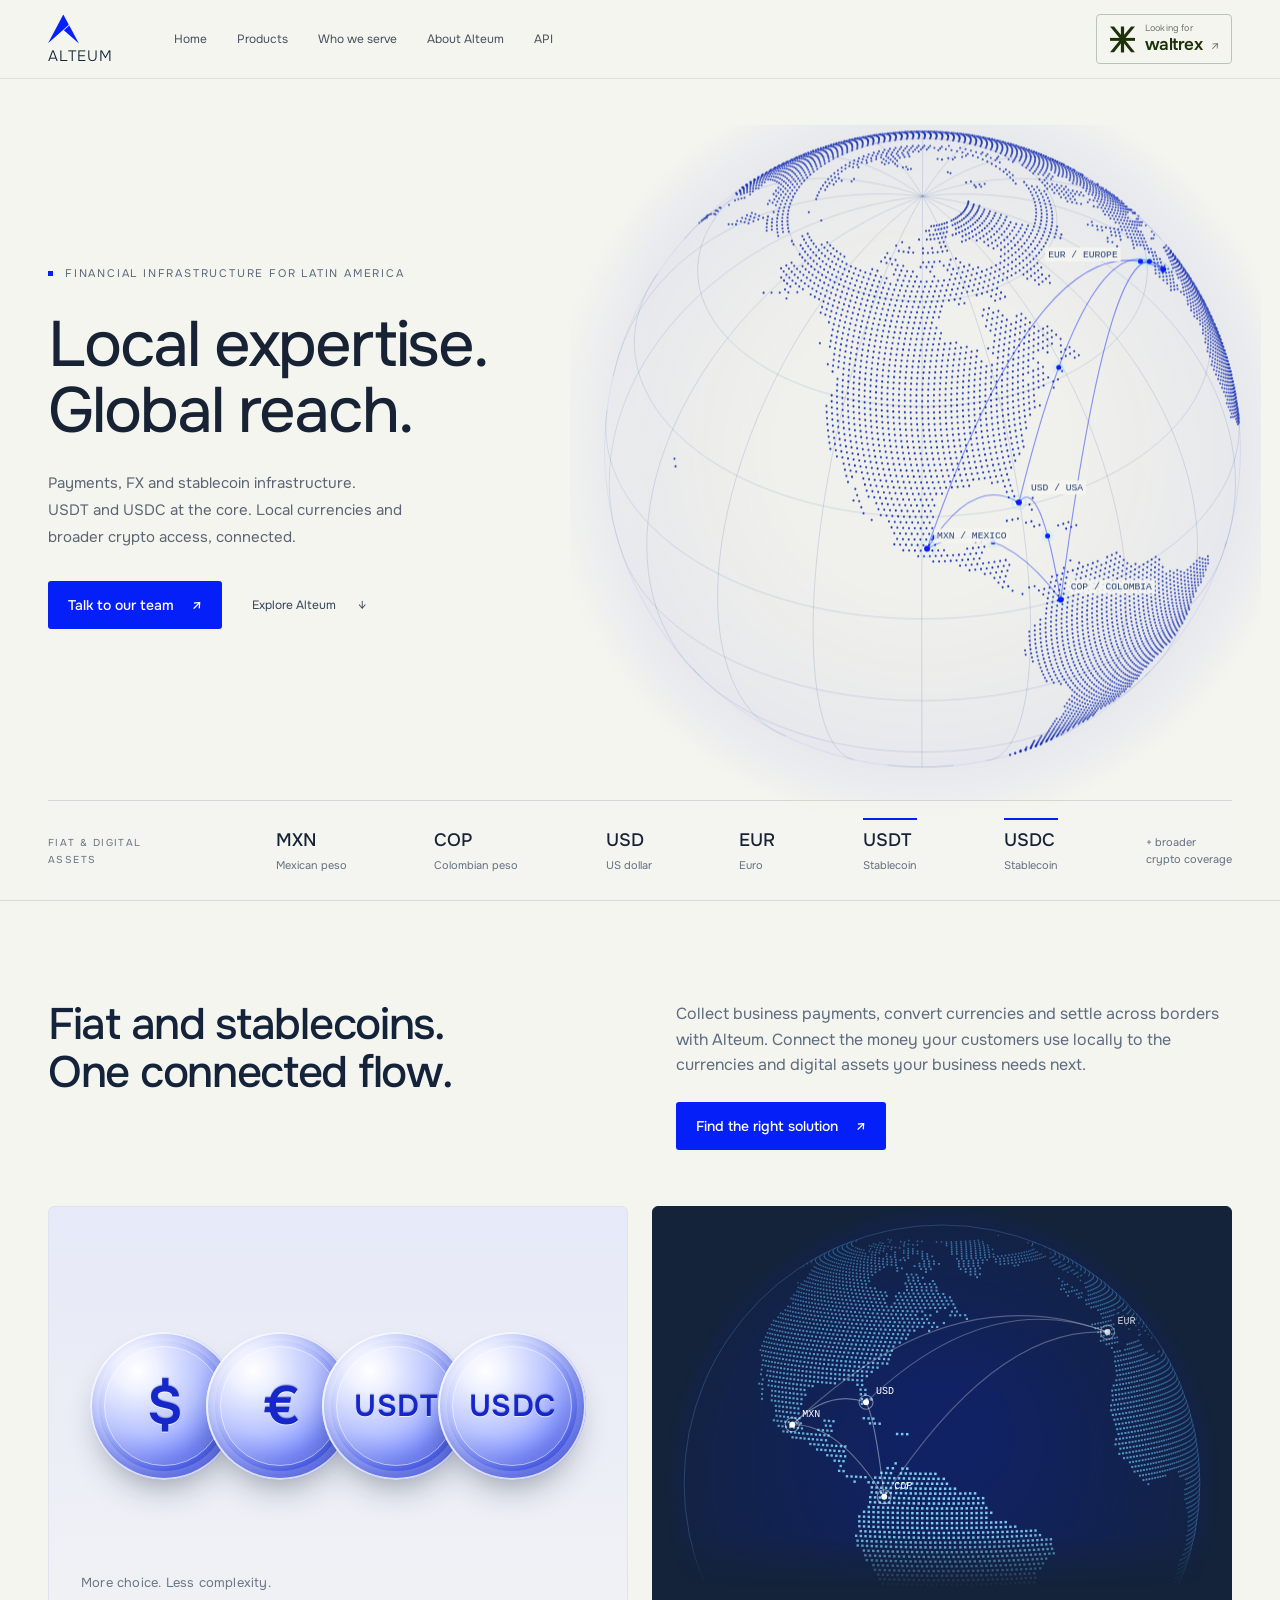
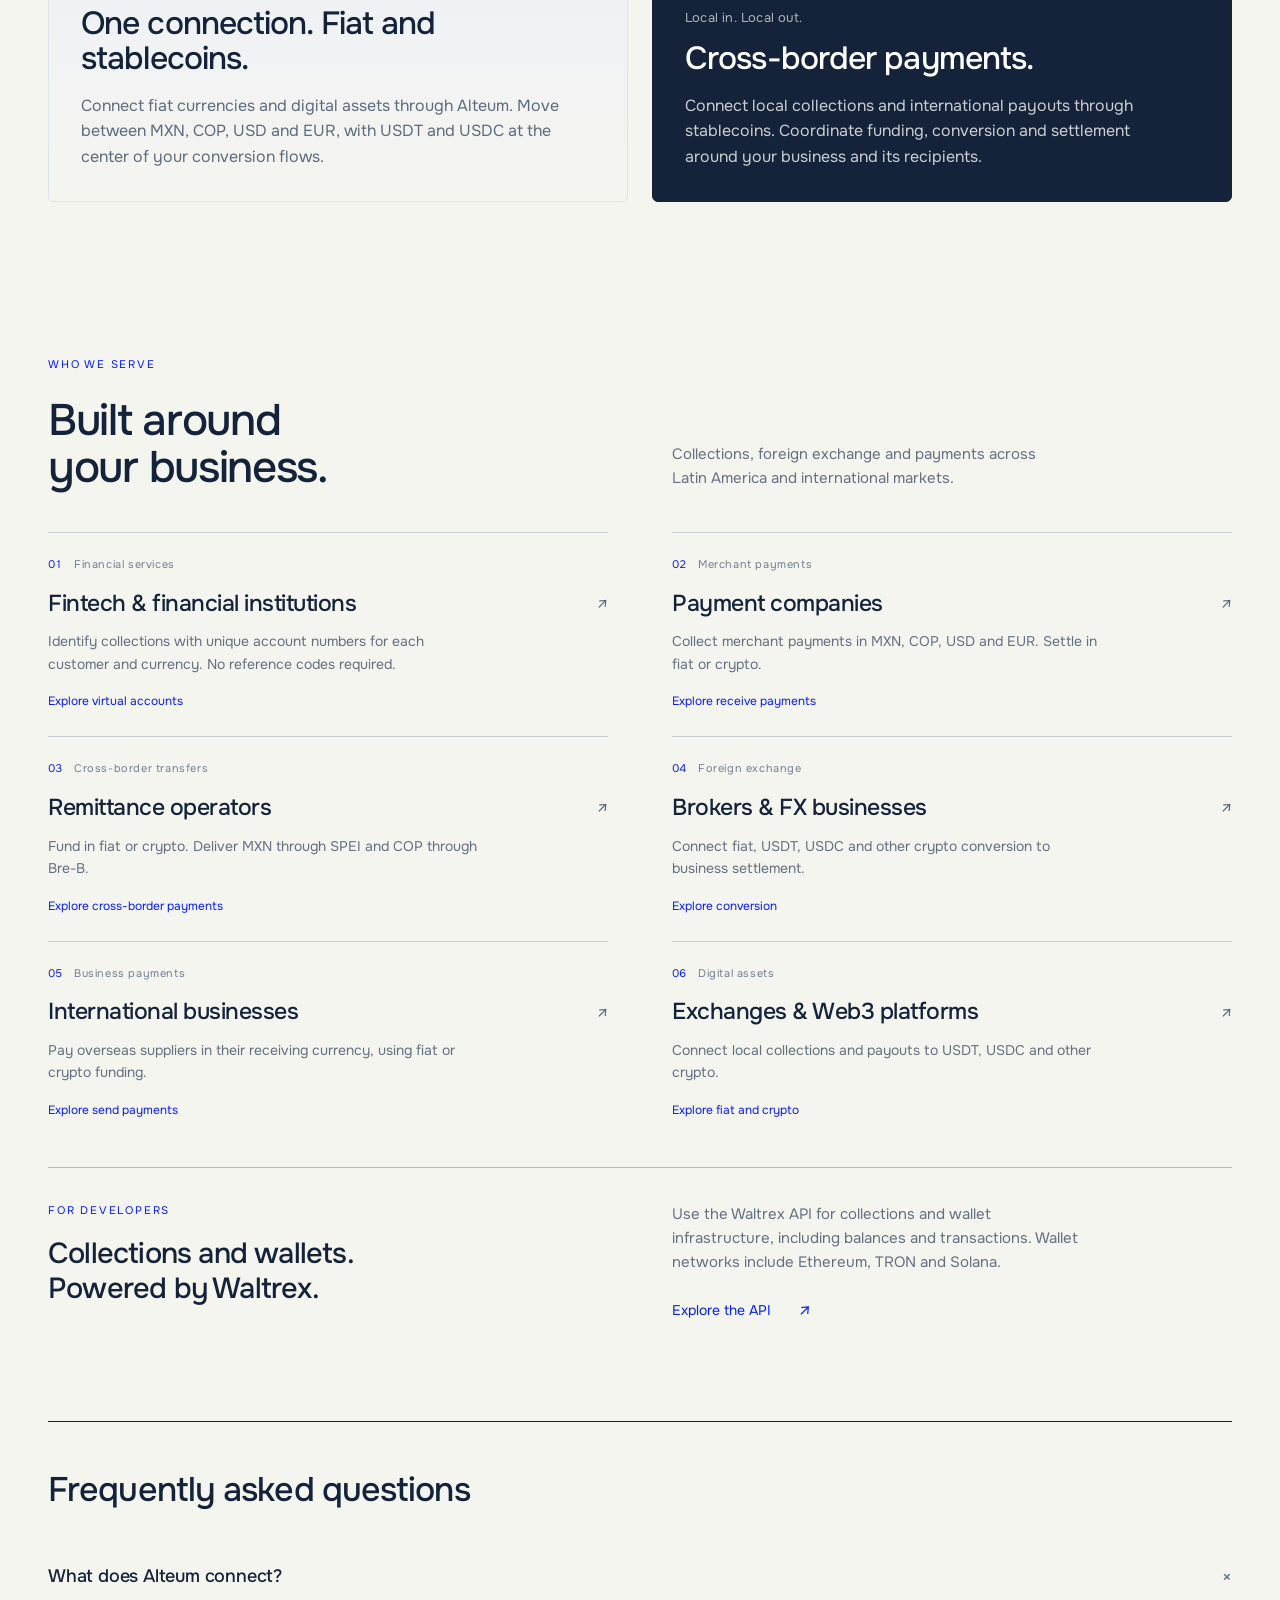
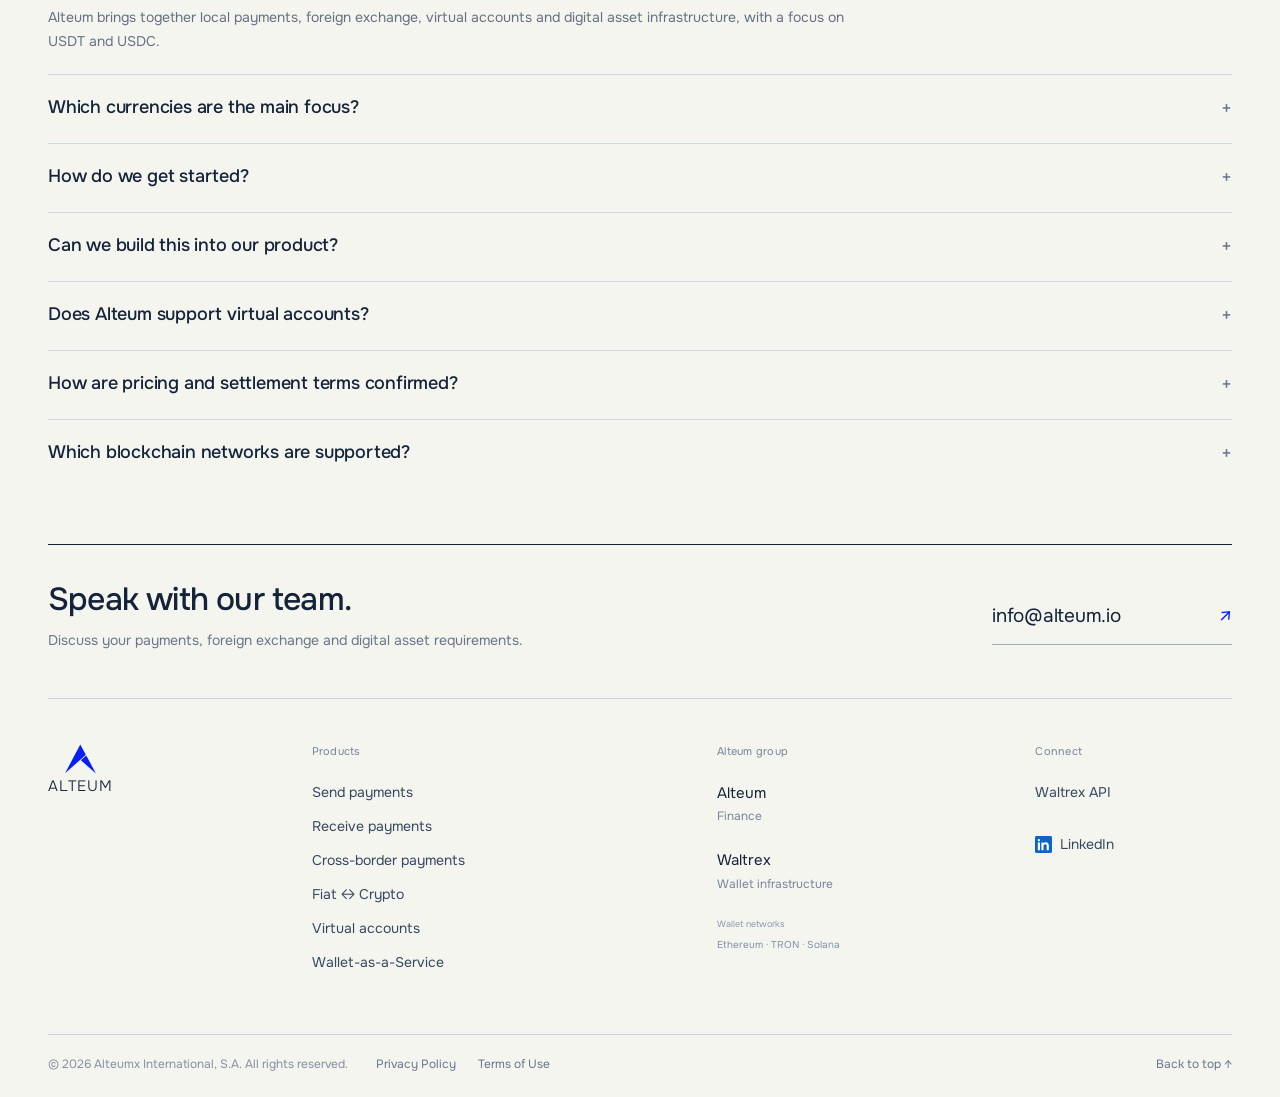
==== commit 0e1fad03: "Narrow-window spacing: hero restack under 900px, even currency row, section margins Co-Authored-By: " ====
--- a/index.html
+++ b/index.html
@@ -13,7 +13,7 @@
 <a class="skip" href="#main">Skip to content</a>
 <header><div class="nav wrap"><a href="#" class="brand" aria-label="Alteum home"><svg viewbox="315 180 166 156" aria-hidden="true"><polygon fill="#051ff9" points="396.9,261.9 315.3,333.8 397,180.5 426.3,235.7 396.9,261.9"></polygon><polygon fill="#051ff9" points="480.6,336 399.9,264.8 429,238.9"></polygon></svg><span>ALTEUM</span></a><nav aria-label="Main navigation"><a class="nav-home" href="/">Home</a><details class="home-products site-product-menu"><summary>Products</summary><div class="product-mega" aria-label="Alteum products"><a class="mega-product" href="/products/send-payments/"><span class="mega-icon"><svg viewbox="0 0 24 24" fill="none" stroke="currentColor" stroke-width="1.6" stroke-linecap="round" stroke-linejoin="round" aria-hidden="true"><rect x="5" y="8" width="14" height="12" rx="2"></rect><path d="M9 8V5h6v3M12 17v-5m-2 2 2-2 2 2"></path></svg></span><strong>Send payments</strong><p>Pay suppliers and partners in their receiving currency.</p></a><a class="mega-product" href="/products/cross-border-payments/"><span class="mega-icon"><svg viewbox="0 0 24 24" fill="none" stroke="currentColor" stroke-width="1.6" stroke-linecap="round" stroke-linejoin="round" aria-hidden="true"><circle cx="12" cy="12" r="8"></circle><ellipse cx="12" cy="12" rx="3.5" ry="8"></ellipse><path d="M4 12h16"></path></svg></span><strong>Cross-border payments</strong><p>Connect local funding to international payouts.</p></a><a class="mega-product" href="/products/virtual-account-issuance/"><span class="mega-icon"><svg viewbox="0 0 24 24" fill="none" stroke="currentColor" stroke-width="1.6" stroke-linecap="round" stroke-linejoin="round" aria-hidden="true"><rect x="5" y="5" width="14" height="15" rx="2"></rect><path d="M9 9h6M9 13h6M9 17h3"></path></svg></span><strong>Virtual accounts</strong><p>Dedicated payment details for business and customer collections.</p></a><a class="mega-product" href="/products/receive-payments/"><span class="mega-icon"><svg viewbox="0 0 24 24" fill="none" stroke="currentColor" stroke-width="1.6" stroke-linecap="round" stroke-linejoin="round" aria-hidden="true"><rect x="5" y="8" width="14" height="12" rx="2"></rect><path d="M9 8V5h6v3M12 12v5m-2-2 2 2 2-2"></path></svg></span><strong>Receive payments</strong><p>Collect local currency payments and connect them to settlement.</p></a><a class="mega-product" href="/products/fiat-stablecoin/"><span class="mega-icon"><svg viewbox="0 0 24 24" fill="none" stroke="currentColor" stroke-width="1.6" stroke-linecap="round" stroke-linejoin="round" aria-hidden="true"><path d="M4 8h15m-4-4 4 4-4 4M20 16H5m4 4-4-4 4-4"></path></svg></span><strong>Fiat ↔ Crypto</strong><p>Move between local currencies, USDT and USDC.</p></a><a target="_blank" rel="noopener noreferrer" class="mega-product mega-contact" href="https://home.waltrex.io/"><span class="mega-icon"><svg viewbox="0 0 24 24" fill="none" stroke="currentColor" stroke-width="1.6" stroke-linecap="round" stroke-linejoin="round" aria-hidden="true"><path d="M5 5h14v11h-7l-5 4v-4H5z"></path><path d="M9 9h6M9 12h4"></path></svg></span><strong>Wallet-as-a-Service</strong><p>Launch wallets inside your own app for your customers worldwide.</p></a></div></details><a href="/#audiences">Who we serve</a><a href="/about/">About Alteum</a><a href="https://waltrex.readme.io/reference/introduction" target="_blank" rel="noopener noreferrer">API</a></nav><a class="waltrex-header-link" href="https://home.waltrex.io/" target="_blank" rel="noopener noreferrer" aria-label="Looking for Waltrex? Visit Waltrex"><svg class="waltrex-header-symbol" viewbox="0 0 529 550" fill="none" xmlns="http://www.w3.org/2000/svg" aria-hidden="true"><path d="M85.0178 544.714H0.726644L223.808 268.552L0 0.0012207H84.6545L264.863 219.264L445.799 0.0012207H529L305.556 268.552L528.637 544.714H445.799L264.863 318.566L85.0178 544.714Z" fill="currentColor"></path><path d="M529 240.931H0V303.782H529V240.931Z" fill="currentColor"></path><path d="M298.543 549.951L298.543 0L230.454 0L230.454 549.951H298.543Z" fill="currentColor"></path></svg><span class="waltrex-header-copy"><small>Looking for</small><strong>waltrex <i>↗</i></strong></span></a><button class="menu-button" aria-label="Open navigation" aria-expanded="false">☰</button></div><div class="mobile-nav" hidden><a class="mobile-home" href="/">Home</a><div class="product-mega" aria-label="Alteum products"><a class="mega-product" href="/products/send-payments/"><span class="mega-icon"><svg viewbox="0 0 24 24" fill="none" stroke="currentColor" stroke-width="1.6" stroke-linecap="round" stroke-linejoin="round" aria-hidden="true"><rect x="5" y="8" width="14" height="12" rx="2"></rect><path d="M9 8V5h6v3M12 17v-5m-2 2 2-2 2 2"></path></svg></span><strong>Send payments</strong><p>Pay suppliers and partners in their receiving currency.</p></a><a class="mega-product" href="/products/cross-border-payments/"><span class="mega-icon"><svg viewbox="0 0 24 24" fill="none" stroke="currentColor" stroke-width="1.6" stroke-linecap="round" stroke-linejoin="round" aria-hidden="true"><circle cx="12" cy="12" r="8"></circle><ellipse cx="12" cy="12" rx="3.5" ry="8"></ellipse><path d="M4 12h16"></path></svg></span><strong>Cross-border payments</strong><p>Connect local funding to international payouts.</p></a><a class="mega-product" href="/products/virtual-account-issuance/"><span class="mega-icon"><svg viewbox="0 0 24 24" fill="none" stroke="currentColor" stroke-width="1.6" stroke-linecap="round" stroke-linejoin="round" aria-hidden="true"><rect x="5" y="5" width="14" height="15" rx="2"></rect><path d="M9 9h6M9 13h6M9 17h3"></path></svg></span><strong>Virtual accounts</strong><p>Dedicated payment details for business and customer collections.</p></a><a class="mega-product" href="/products/receive-payments/"><span class="mega-icon"><svg viewbox="0 0 24 24" fill="none" stroke="currentColor" stroke-width="1.6" stroke-linecap="round" stroke-linejoin="round" aria-hidden="true"><rect x="5" y="8" width="14" height="12" rx="2"></rect><path d="M9 8V5h6v3M12 12v5m-2-2 2 2 2-2"></path></svg></span><strong>Receive payments</strong><p>Collect local currency payments and connect them to settlement.</p></a><a class="mega-product" href="/products/fiat-stablecoin/"><span class="mega-icon"><svg viewbox="0 0 24 24" fill="none" stroke="currentColor" stroke-width="1.6" stroke-linecap="round" stroke-linejoin="round" aria-hidden="true"><path d="M4 8h15m-4-4 4 4-4 4M20 16H5m4 4-4-4 4-4"></path></svg></span><strong>Fiat ↔ Crypto</strong><p>Move between local currencies, USDT and USDC.</p></a><a target="_blank" rel="noopener noreferrer" class="mega-product mega-contact" href="https://home.waltrex.io/"><span class="mega-icon"><svg viewbox="0 0 24 24" fill="none" stroke="currentColor" stroke-width="1.6" stroke-linecap="round" stroke-linejoin="round" aria-hidden="true"><path d="M5 5h14v11h-7l-5 4v-4H5z"></path><path d="M9 9h6M9 12h4"></path></svg></span><strong>Wallet-as-a-Service</strong><p>Launch wallets inside your own app for your customers worldwide.</p></a></div><div class="mobile-extra"><a href="/#audiences">Who we serve</a><a href="/about/">About Alteum</a><a href="https://waltrex.readme.io/reference/introduction" target="_blank" rel="noopener noreferrer">API</a></div></div></header><div class="nav-scrim" aria-hidden="true"></div>
 <main id="main">
-<section class="hero wrap"><div class="globe-scene"><canvas id="globe" aria-label="Illustrative payment routes connecting MXN in Mexico with USD in the USA, COP in Colombia and EUR in Europe" role="img"></canvas></div><div class="hero-copy"><div class="eyebrow"><i></i> FINANCIAL INFRASTRUCTURE FOR LATIN AMERICA</div><h1>Local expertise.<br><span>Global reach.</span></h1><p>Payments, FX and stablecoin infrastructure.<br>USDT and USDC at the core. Local currencies and broader crypto access, connected.</p><div class="actions"><a href="mailto:info@alteum.io" class="button primary">Talk to our team <span>↗</span></a><a href="#capabilities" class="hero-explore">Explore Alteum <span>↓</span></a></div></div><div class="hero-market-rail" id="coverage"><span class="market-intro">FIAT &amp; DIGITAL ASSETS</span><div><span class="market-code">MXN</span><span class="market-name">Mexican peso</span></div><div><span class="market-code">COP</span><span class="market-name">Colombian peso</span></div><div><span class="market-code">USD</span><span class="market-name">US dollar</span></div><div><span class="market-code">EUR</span><span class="market-name">Euro</span></div><div class="stablecoin-market"><span class="market-code">USDT</span><span class="market-name">Stablecoin</span></div><div class="stablecoin-market"><span class="market-code">USDC</span><span class="market-name">Stablecoin</span></div><span class="market-more">+ broader<br>crypto coverage</span><a href="#capabilities" class="market-discover" aria-label="Discover Alteum’s currencies and stablecoins">↓</a></div></section>
+<section class="hero wrap"><div class="globe-scene"><canvas id="globe" aria-label="Illustrative payment routes connecting MXN in Mexico with USD in the USA, COP in Colombia and EUR in Europe" role="img"></canvas></div><div class="hero-copy"><div class="eyebrow"><i></i> FINANCIAL INFRASTRUCTURE FOR LATIN AMERICA</div><h1>Local expertise.<br><span>Global reach.</span></h1><p>Payments, FX and stablecoin infrastructure.<br>USDT and USDC at the core. Local currencies and broader crypto access, connected.</p><div class="actions"><a href="mailto:info@alteum.io" class="button primary">Talk to our team <span>↗</span></a><a href="#capabilities" class="hero-explore">Explore Alteum <span>↓</span></a></div></div><div class="hero-market-rail" id="coverage"><span class="market-intro">FIAT &amp; DIGITAL ASSETS</span><div><span class="market-code">MXN</span><span class="market-name">Mexican peso</span></div><div><span class="market-code">COP</span><span class="market-name">Colombian peso</span></div><div><span class="market-code">USD</span><span class="market-name">US dollar</span></div><div><span class="market-code">EUR</span><span class="market-name">Euro</span></div><div class="stablecoin-market"><span class="market-code">USDT</span><span class="market-name">Stablecoin</span></div><div class="stablecoin-market"><span class="market-code">USDC</span><span class="market-name">Stablecoin</span></div><span class="market-more">+ broader <br>crypto coverage</span><a href="#capabilities" class="market-discover" aria-label="Discover Alteum’s currencies and stablecoins">↓</a></div></section>
 <div class="blox-clone"><section class="ac-section" id="capabilities"><div class="ac-head"><h2>Fiat and stablecoins.<br>One connected flow.</h2><div class="ac-head-copy"><p>Collect business payments, convert currencies and settle across borders with Alteum. Connect the money your customers use locally to the currencies and digital assets your business needs next.</p><a class="ac-cta" href="#contact">Find the right solution <span aria-hidden="true">↗</span></a></div></div><div class="ac-grid"><article class="ac-card ac-card--coins"><div class="ac-visual"><div class="acc-stage" aria-hidden="true"><div class="acc-coin"><div class="acc-face"><b class="">$</b></div></div><div class="acc-coin"><div class="acc-face"><b class="">€</b></div></div><div class="acc-coin"><div class="acc-face"><b class="sm">USDT</b></div></div><div class="acc-coin"><div class="acc-face"><b class="sm">USDC</b></div></div></div></div><div class="ac-copy"><span class="ac-label">More choice. Less complexity.</span><h3>One connection. Fiat and stablecoins.</h3><p>Connect fiat currencies and digital assets through Alteum. Move between MXN, COP, USD and EUR, with USDT and USDC at the center of your conversion flows.</p></div></article><article class="ac-card ac-card--dark ac-card--globe"><div class="ac-visual"><canvas class="acg-canvas" role="img" aria-label="Dotted globe showing illustrative routes between Mexico, Colombia, the USA and Europe"></canvas></div><div class="ac-copy"><span class="ac-label">Local in. Local out.</span><h3>Cross-border payments.</h3><p>Connect local collections and international payouts through stablecoins. Coordinate funding, conversion and settlement around your business and its recipients.</p></div></article></div></section><section class="editorial-audiences" id="audiences"><div class="editorial-heading"><div><span class="editorial-eyebrow">WHO WE SERVE</span><h2>Built around<br>your business.</h2></div><p>Collections, foreign exchange and payments across Latin America and international markets.</p></div><div class="editorial-sector-grid"><a class="editorial-sector" href="/products/virtual-account-issuance/"><div class="sector-meta"><span>01</span><small>Financial services</small></div><div class="sector-title"><h3>Fintech &amp; financial institutions</h3><span aria-hidden="true">↗</span></div><p>Identify collections with unique account numbers for each customer and currency. No reference codes required.</p><span class="sector-product-link">Explore virtual accounts</span></a><a class="editorial-sector" href="/products/receive-payments/"><div class="sector-meta"><span>02</span><small>Merchant payments</small></div><div class="sector-title"><h3>Payment companies</h3><span aria-hidden="true">↗</span></div><p>Collect merchant payments in MXN, COP, USD and EUR. Settle in fiat or crypto.</p><span class="sector-product-link">Explore receive payments</span></a><a class="editorial-sector" href="/products/cross-border-payments/"><div class="sector-meta"><span>03</span><small>Cross-border transfers</small></div><div class="sector-title"><h3>Remittance operators</h3><span aria-hidden="true">↗</span></div><p>Fund in fiat or crypto. Deliver MXN through SPEI and COP through Bre-B.</p><span class="sector-product-link">Explore cross-border payments</span></a><a class="editorial-sector" href="/products/fiat-stablecoin/"><div class="sector-meta"><span>04</span><small>Foreign exchange</small></div><div class="sector-title"><h3>Brokers &amp; FX businesses</h3><span aria-hidden="true">↗</span></div><p>Connect fiat, USDT, USDC and other crypto conversion to business settlement.</p><span class="sector-product-link">Explore conversion</span></a><a class="editorial-sector" href="/products/send-payments/"><div class="sector-meta"><span>05</span><small>Business payments</small></div><div class="sector-title"><h3>International businesses</h3><span aria-hidden="true">↗</span></div><p>Pay overseas suppliers in their receiving currency, using fiat or crypto funding.</p><span class="sector-product-link">Explore send payments</span></a><a class="editorial-sector" href="/products/fiat-stablecoin/"><div class="sector-meta"><span>06</span><small>Digital assets</small></div><div class="sector-title"><h3>Exchanges &amp; Web3 platforms</h3><span aria-hidden="true">↗</span></div><p>Connect local collections and payouts to USDT, USDC and other crypto.</p><span class="sector-product-link">Explore fiat and crypto</span></a></div><div class="editorial-api" id="waltrex-api"><div><span class="editorial-eyebrow">FOR DEVELOPERS</span><h3>Collections and wallets.<br>Powered by Waltrex.</h3></div><div><p>Use the Waltrex API for collections and wallet infrastructure, including balances and transactions. Wallet networks include Ethereum, TRON and Solana.</p><a href="https://waltrex.readme.io/reference/introduction" target="_blank" rel="noopener noreferrer">Explore the API <span>↗</span></a></div></div></section><section class="exact-faq" id="questions"><h2>Frequently asked questions</h2><div><details open><summary>What does Alteum connect?<span>+</span></summary><p>Alteum brings together local payments, foreign exchange, virtual accounts and digital asset infrastructure, with a focus on USDT and USDC.</p></details><details><summary>Which currencies are the main focus?<span>+</span></summary><p>MXN, COP, USD and EUR, alongside USDT, USDC and broader crypto coverage.</p><p>EUR payments support SEPA and SWIFT.</p></details><details><summary>How do we get started?<span>+</span></summary><p>Contact info@alteum.io with your business, markets, currencies and payment requirements. Our team will work through the setup with you.</p></details><details><summary>Can we build this into our product?<span>+</span></summary><p>Discuss your integration requirements with our team, including the payments, account infrastructure and digital asset capabilities you want to connect.</p></details><details><summary>Does Alteum support virtual accounts?<span>+</span></summary><p>Yes. Talk to our team about virtual account issuance for your business or eligible customers, including account structure and collection requirements.</p></details><details><summary>How are pricing and settlement terms confirmed?<span>+</span></summary><p>The team confirms the applicable route, fees, conversion and settlement terms for your business and payment flow.</p></details><details><summary>Which blockchain networks are supported?<span>+</span></summary><p>Crypto and wallet infrastructure supports Ethereum, TRON and Solana. Supported tokens, deposit addresses and transfer instructions are confirmed for the selected network.</p></details></div></section><footer class="institutional-footer" id="contact"><div class="if-inner"><div class="if-contact"><div><h2>Speak with our team.</h2><p>Discuss your payments, foreign exchange and digital asset requirements.</p></div><a href="mailto:info@alteum.io">info@alteum.io <span>↗</span></a></div><div class="if-columns"><div class="if-brand"><a class="exact-brand" href="#"><svg viewbox="315 180 166 156" aria-hidden="true"><polygon fill="#051ff9" points="396.9,261.9 315.3,333.8 397,180.5 426.3,235.7 396.9,261.9"></polygon><polygon fill="#051ff9" points="480.6,336 399.9,264.8 429,238.9"></polygon></svg><span>ALTEUM</span></a></div><div class="if-products"><h3>Products</h3><a href="/products/send-payments/">Send payments</a><a href="/products/receive-payments/">Receive payments</a><a href="/products/cross-border-payments/">Cross-border payments</a><a href="/products/fiat-stablecoin/">Fiat ↔ Crypto</a><a href="/products/virtual-account-issuance/">Virtual accounts</a><a href="https://home.waltrex.io/" target="_blank" rel="noopener noreferrer">Wallet-as-a-Service</a></div><div class="if-group" id="companies"><h3>Alteum group</h3><a href="/"><span>Alteum</span><small>Finance</small></a><a id="waltrex" href="https://home.waltrex.io/" target="_blank" rel="noopener noreferrer"><span>Waltrex</span><small>Wallet infrastructure</small></a><p class="if-networks"><small>Wallet networks</small><span>Ethereum · TRON · Solana</span></p></div><div class="if-connect"><h3>Connect</h3><a href="https://waltrex.readme.io/reference/introduction" target="_blank" rel="noopener noreferrer">Waltrex API</a><a class="footer-linkedin" href="https://www.linkedin.com/company/alteumholding/home/" target="_blank" rel="noopener noreferrer" aria-label="Alteum on LinkedIn"><svg xmlns="http://www.w3.org/2000/svg" viewbox="0 0 24 24" aria-hidden="true"><rect width="24" height="24" rx="2" fill="#0a66c2"></rect><circle cx="5.5" cy="6" r="1.6" fill="#fff"></circle><path fill="#fff" d="M4 9h3v11H4zM9 9h2.9v1.5c.6-1.1 1.7-1.8 3.3-1.8 3.1 0 4.3 1.9 4.3 5.1V20h-3v-5.6c0-1.7-.3-2.9-1.9-2.9-1.8 0-2.6 1.1-2.6 3.3V20H9z"></path></svg><span>LinkedIn</span></a></div></div><div class="if-bottom"><div class="if-bottom-left"><span>© 2026 Alteumx International, S.A. All rights reserved.</span><nav class="if-legal" aria-label="Legal"><a href="/privacy/">Privacy Policy</a><a href="/terms/">Terms of Use</a></nav></div><a href="#">Back to top ↑</a></div></div></footer></div></main>
 
 <script src="/capabilities-globe.js" defer></script></body></html>
--- a/polish.css
+++ b/polish.css
@@ -54,3 +54,44 @@
  .hero-market-rail{order:3;position:relative!important;top:auto!important;left:auto!important;right:auto!important;bottom:auto!important;margin-top:28px!important}
  .market-more br{display:inline}
 }
+
+/* ---------- Tablet / narrow-window fixes (side panel, small laptops) ---------- */
+/* Section intro: stacked text must not keep its 556px flex size as height */
+@media(max-width:1000px){.ac-head-copy{flex:none}}
+
+/* Same side margins for every section when the window narrows */
+@media(max-width:1100px){
+ .blox-clone .editorial-audiences,.blox-clone .exact-faq{padding-left:var(--gutter)!important;padding-right:var(--gutter)!important}
+ .blox-clone .exact-faq:before{left:var(--gutter)!important;right:var(--gutter)!important}
+ footer.institutional-footer .if-inner{padding-left:var(--gutter)!important;padding-right:var(--gutter)!important;box-sizing:border-box}
+}
+
+/* Currency row: even columns, names on one line, no squeezing */
+@media(max-width:1100px) and (min-width:651px){
+ .hero-market-rail{display:grid!important;grid-template-columns:repeat(6,minmax(0,1fr));column-gap:16px;row-gap:14px;align-items:end}
+ .hero-market-rail .market-intro{grid-column:1/-1;max-width:none!important}
+ .hero-market-rail .market-intro br{display:none}
+ .hero-market-rail .market-more{grid-column:1/-1}
+ .hero-market-rail .market-more br{display:none}
+ .hero-market-rail .market-discover{display:none}
+}
+.hero-market-rail .market-name{white-space:nowrap}
+
+/* Hero: below 900px put the globe under the text, never behind it */
+@media(max-width:900px){
+ .hero.wrap{flex-direction:column!important;align-items:stretch!important;height:auto!important;min-height:0!important;max-height:none!important;padding-top:56px!important;padding-bottom:32px!important}
+ .hero-copy{order:1;max-width:600px}
+ .globe-scene{order:2;position:relative!important;top:auto!important;left:auto!important;right:auto!important;bottom:auto!important;transform:none!important;width:100%!important;max-width:520px!important;aspect-ratio:1/1;height:auto!important;margin:32px auto 0!important}
+ .hero-market-rail{order:3;position:relative!important;top:auto!important;left:auto!important;right:auto!important;bottom:auto!important;margin-top:32px!important}
+}
+@media(max-width:650px){:root{--gutter:20px}.globe-scene{max-width:358px!important}}
+@media(max-width:1000px){
+ .ac-section{padding-top:72px;padding-bottom:64px}
+ .ac-head{margin-bottom:40px}
+ .acc-stage{height:260px}
+ .acg-canvas{height:320px}
+}
+@media(max-width:900px){
+ .hero-market-rail{padding-top:24px!important;padding-bottom:0!important}
+ .hero-market-rail .market-intro{margin-bottom:4px!important}
+}
